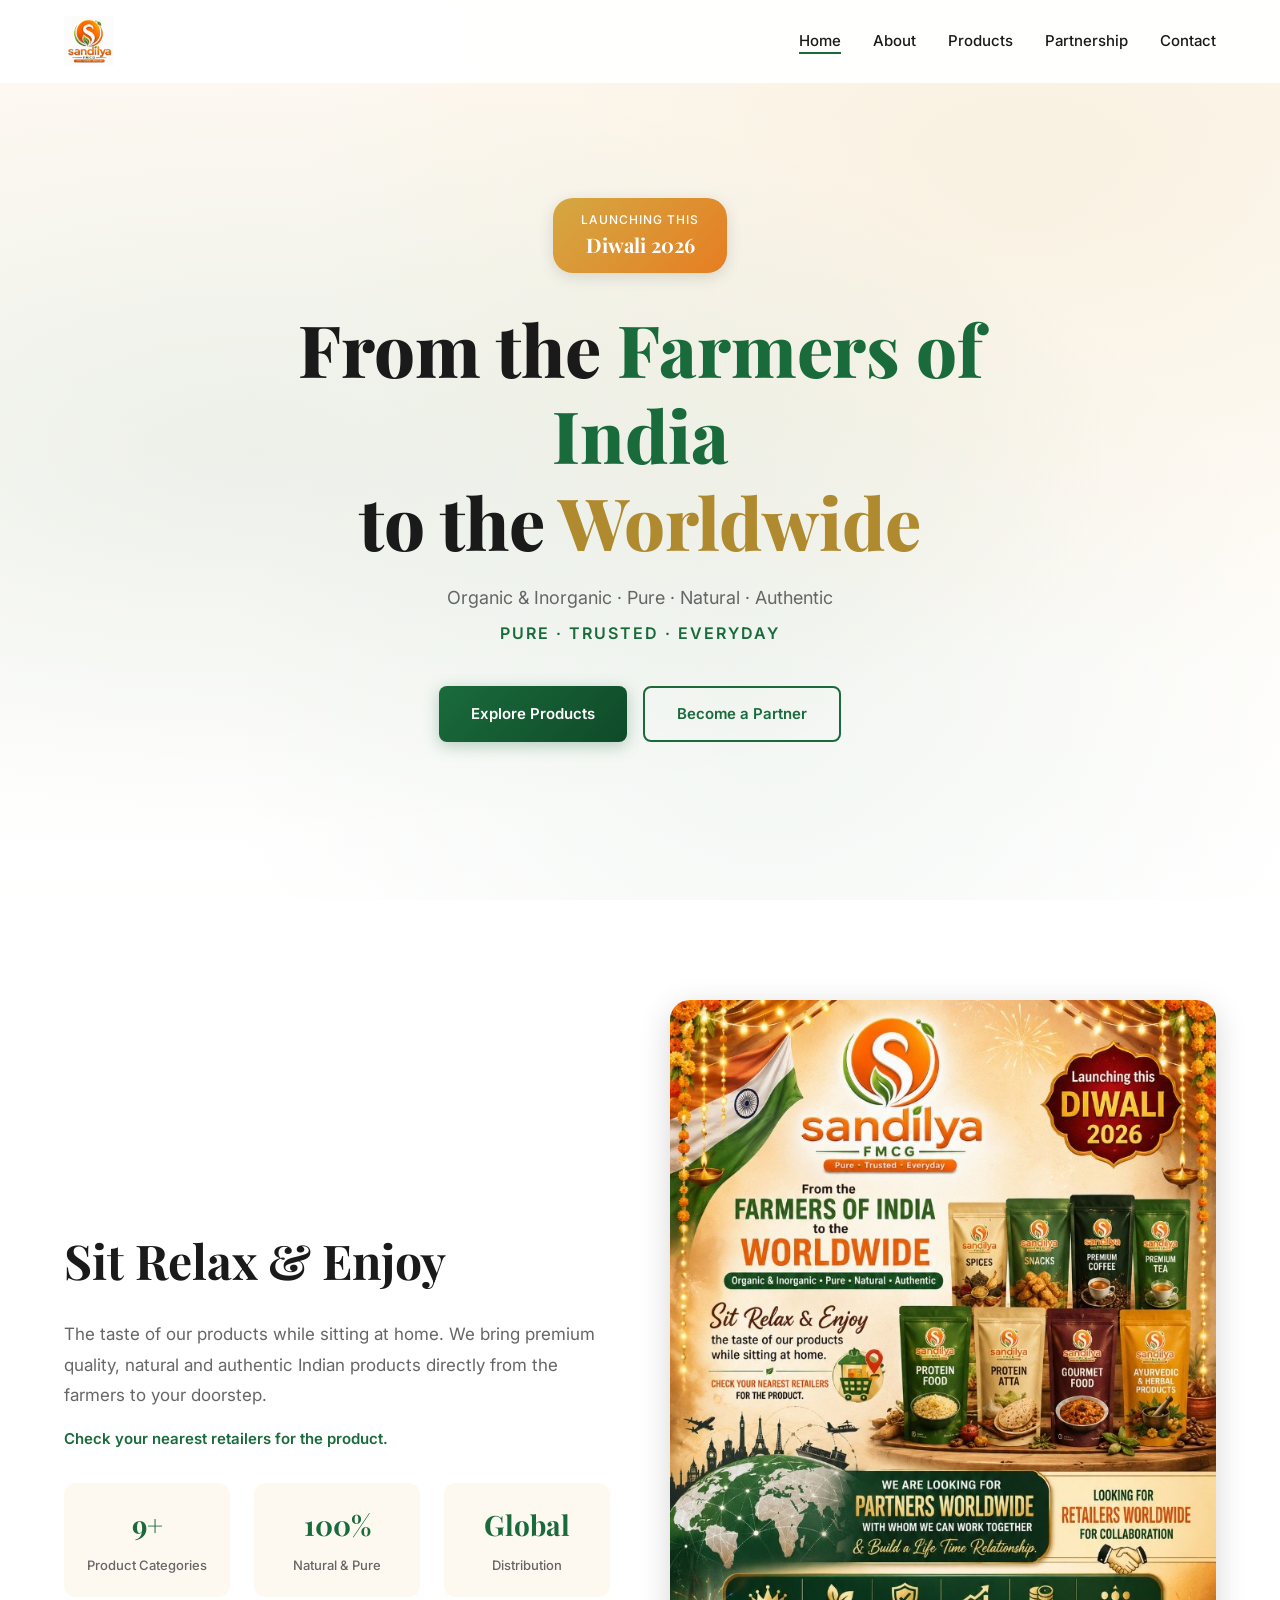
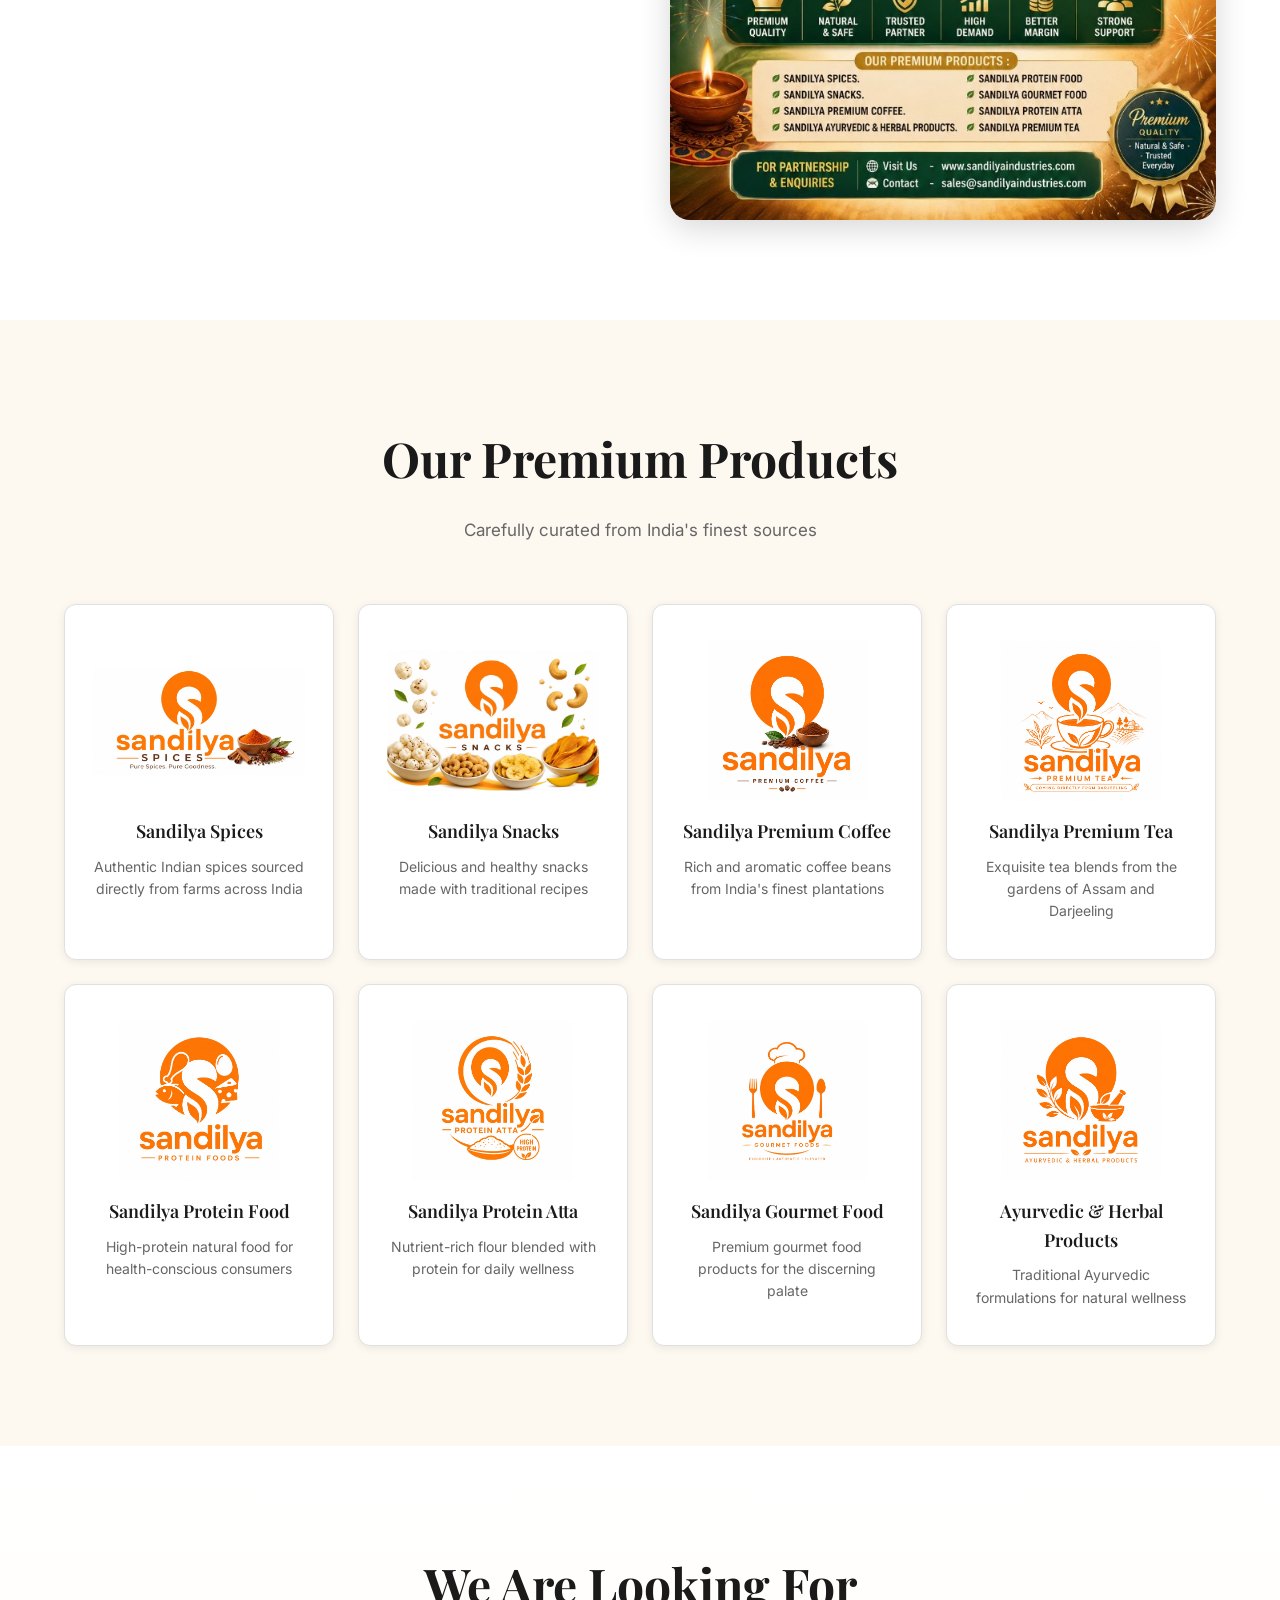
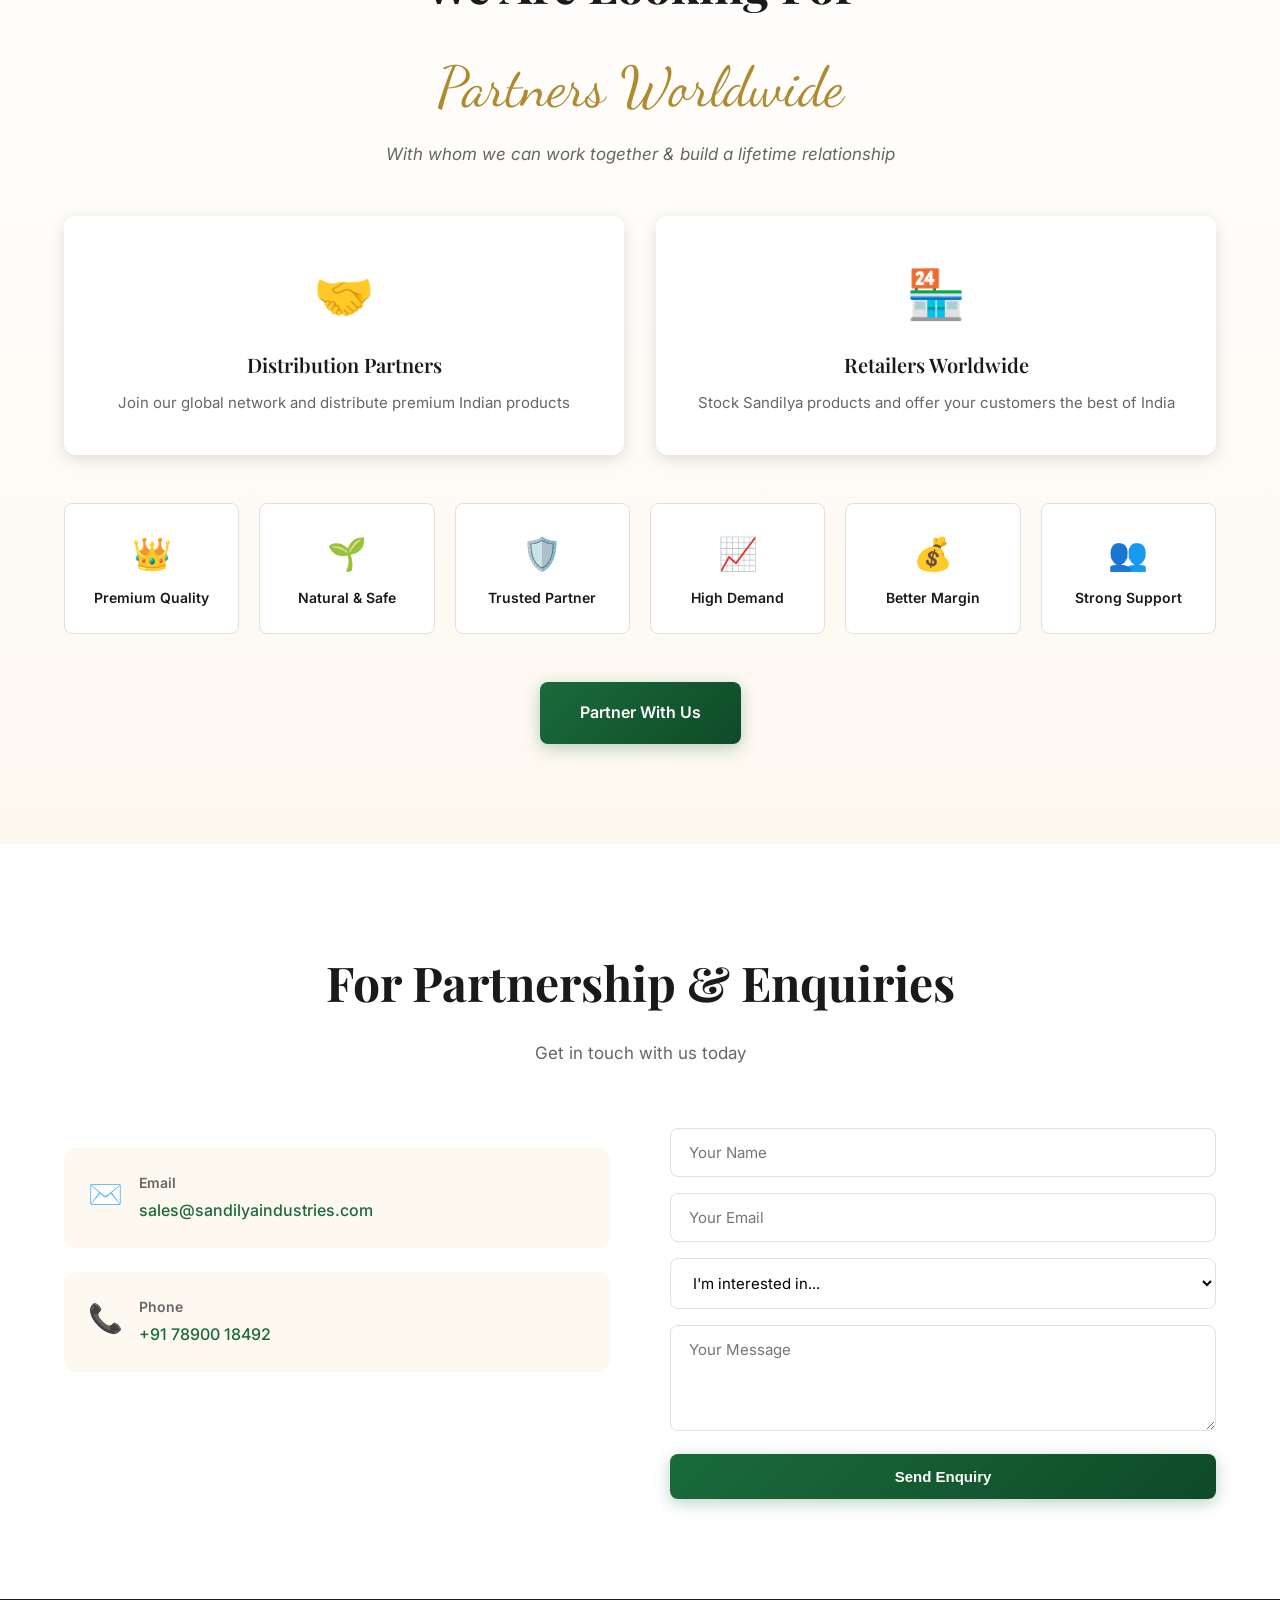
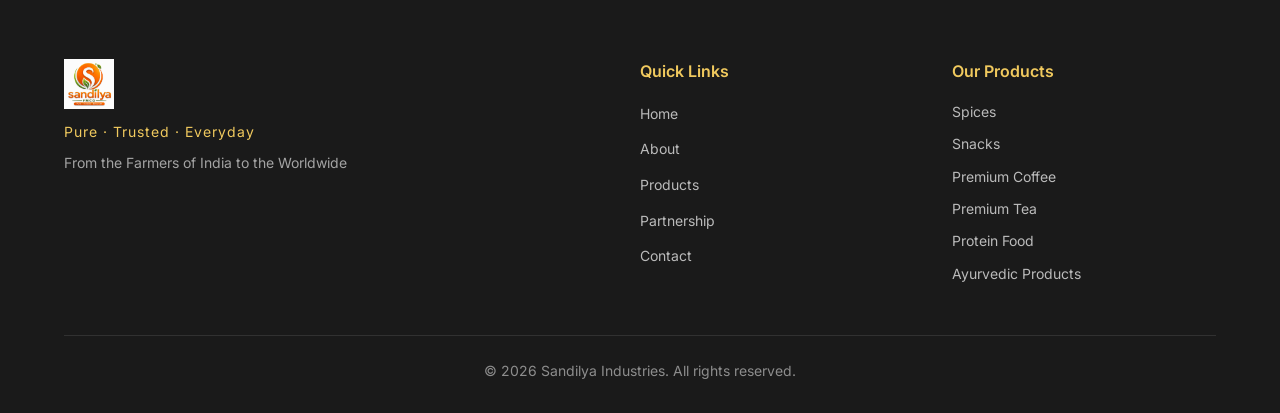
==== index.html @ 030b01c4 "Add product logos and update contact details - Use product images in the products section - Restore " ====
<!DOCTYPE html>
<html lang="en">
<head>
    <meta charset="UTF-8">
    <meta name="viewport" content="width=device-width, initial-scale=1.0">
    <title>Sandilya FMCG | Pure · Trusted · Everyday</title>
    <meta name="description" content="Sandilya FMCG - From the Farmers of India to the Worldwide. Premium quality organic spices, snacks, coffee, tea, protein food, and ayurvedic products. Launching Diwali 2026.">
    <meta name="keywords" content="Sandilya, FMCG, organic spices, Indian spices, premium coffee, premium tea, protein food, ayurvedic products, natural products">
    <meta property="og:title" content="Sandilya FMCG | Pure · Trusted · Everyday">
    <meta property="og:description" content="From the Farmers of India to the Worldwide. Premium organic & natural products launching Diwali 2026.">
    <meta property="og:image" content="https://sandilyaindustries.com/assets/hero-poster.png">
    <meta property="og:url" content="https://sandilyaindustries.com/">
    <meta property="og:type" content="website">
    <link rel="canonical" href="https://sandilyaindustries.com/">
    <link rel="icon" type="image/jpeg" href="assets/logo.jpeg">
    <link rel="stylesheet" href="style.css">
    <link rel="preconnect" href="https://fonts.googleapis.com">
    <link rel="preconnect" href="https://fonts.gstatic.com" crossorigin>
    <link href="https://fonts.googleapis.com/css2?family=Playfair+Display:wght@400;600;700;800&family=Inter:wght@300;400;500;600;700&family=Dancing+Script:wght@600;700&display=swap" rel="stylesheet">
</head>
<body>
    <!-- Navigation -->
    <nav class="navbar" id="navbar">
        <div class="nav-container">
            <a href="#" class="nav-logo">
                <img src="assets/logo.jpeg" alt="Sandilya FMCG Logo" class="logo-img">
            </a>
            <ul class="nav-links" id="navLinks">
                <li><a href="#home">Home</a></li>
                <li><a href="#about">About</a></li>
                <li><a href="#products">Products</a></li>
                <li><a href="#partnership">Partnership</a></li>
                <li><a href="#contact">Contact</a></li>
            </ul>
            <button class="nav-toggle" id="navToggle" aria-label="Toggle menu">
                <span></span>
                <span></span>
                <span></span>
            </button>
        </div>
    </nav>

    <!-- Hero Section -->
    <section class="hero" id="home">
        <div class="hero-bg"></div>
        <div class="hero-content">
            <div class="hero-badge">
                <span class="badge-text">Launching This</span>
                <span class="badge-highlight">Diwali 2026</span>
            </div>
            <h1 class="hero-title">
                From the <span class="highlight">Farmers of India</span><br>
                to the <span class="highlight-gold">Worldwide</span>
            </h1>
            <p class="hero-subtitle">Organic & Inorganic · Pure · Natural · Authentic</p>
            <p class="hero-tagline">Pure · Trusted · Everyday</p>
            <div class="hero-cta">
                <a href="#products" class="btn btn-primary">Explore Products</a>
                <a href="#partnership" class="btn btn-secondary">Become a Partner</a>
            </div>
        </div>
        <div class="hero-decoration">
            <div class="diya diya-1"></div>
            <div class="diya diya-2"></div>
        </div>
    </section>

    <!-- About Section -->
    <section class="about" id="about">
        <div class="container">
            <div class="about-grid">
                <div class="about-content">
                    <h2 class="section-title">Sit Relax & Enjoy</h2>
                    <p class="about-text">
                        The taste of our products while sitting at home. We bring premium quality, 
                        natural and authentic Indian products directly from the farmers to your doorstep.
                    </p>
                    <p class="about-highlight">Check your nearest retailers for the product.</p>
                    <div class="about-stats">
                        <div class="stat">
                            <span class="stat-number">9+</span>
                            <span class="stat-label">Product Categories</span>
                        </div>
                        <div class="stat">
                            <span class="stat-number">100%</span>
                            <span class="stat-label">Natural & Pure</span>
                        </div>
                        <div class="stat">
                            <span class="stat-number">Global</span>
                            <span class="stat-label">Distribution</span>
                        </div>
                    </div>
                </div>
                <div class="about-image">
                    <img src="assets/hero-poster.png" alt="Sandilya FMCG Products" loading="lazy">
                </div>
            </div>
        </div>
    </section>

    <!-- Products Section -->
    <section class="products" id="products">
        <div class="container">
            <div class="section-header">
                <h2 class="section-title">Our Premium Products</h2>
                <p class="section-subtitle">Carefully curated from India's finest sources</p>
            </div>
            <div class="products-grid">
                <div class="product-card" data-aos="fade-up">
                    <div class="product-image">
                        <img src="assets/spices.jpeg" alt="Sandilya Spices" loading="lazy">
                    </div>
                    <h3>Sandilya Spices</h3>
                    <p>Authentic Indian spices sourced directly from farms across India</p>
                </div>
                <div class="product-card" data-aos="fade-up">
                    <div class="product-image">
                        <img src="assets/snacks.jpeg" alt="Sandilya Snacks" loading="lazy">
                    </div>
                    <h3>Sandilya Snacks</h3>
                    <p>Delicious and healthy snacks made with traditional recipes</p>
                </div>
                <div class="product-card" data-aos="fade-up">
                    <div class="product-image">
                        <img src="assets/coffee.jpeg" alt="Sandilya Premium Coffee" loading="lazy">
                    </div>
                    <h3>Sandilya Premium Coffee</h3>
                    <p>Rich and aromatic coffee beans from India's finest plantations</p>
                </div>
                <div class="product-card" data-aos="fade-up">
                    <div class="product-image">
                        <img src="assets/tea.jpeg" alt="Sandilya Premium Tea" loading="lazy">
                    </div>
                    <h3>Sandilya Premium Tea</h3>
                    <p>Exquisite tea blends from the gardens of Assam and Darjeeling</p>
                </div>
                <div class="product-card" data-aos="fade-up">
                    <div class="product-image">
                        <img src="assets/protein.jpeg" alt="Sandilya Protein Food" loading="lazy">
                    </div>
                    <h3>Sandilya Protein Food</h3>
                    <p>High-protein natural food for health-conscious consumers</p>
                </div>
                <div class="product-card" data-aos="fade-up">
                    <div class="product-image">
                        <img src="assets/atta.jpeg" alt="Sandilya Protein Atta" loading="lazy">
                    </div>
                    <h3>Sandilya Protein Atta</h3>
                    <p>Nutrient-rich flour blended with protein for daily wellness</p>
                </div>
                <div class="product-card" data-aos="fade-up">
                    <div class="product-image">
                        <img src="assets/gourmet.jpeg" alt="Sandilya Gourmet Food" loading="lazy">
                    </div>
                    <h3>Sandilya Gourmet Food</h3>
                    <p>Premium gourmet food products for the discerning palate</p>
                </div>
                <div class="product-card" data-aos="fade-up">
                    <div class="product-image">
                        <img src="assets/herbal.jpeg" alt="Sandilya Ayurvedic & Herbal Products" loading="lazy">
                    </div>
                    <h3>Ayurvedic & Herbal Products</h3>
                    <p>Traditional Ayurvedic formulations for natural wellness</p>
                </div>
            </div>
        </div>
    </section>

    <!-- Partnership Section -->
    <section class="partnership" id="partnership">
        <div class="container">
            <div class="partnership-content">
                <div class="partnership-header">
                    <h2 class="section-title">We Are Looking For</h2>
                    <p class="partnership-tagline">Partners Worldwide</p>
                    <p class="partnership-subtitle">With whom we can work together & build a lifetime relationship</p>
                </div>
                <div class="partnership-types">
                    <div class="partner-type">
                        <div class="partner-icon">🤝</div>
                        <h3>Distribution Partners</h3>
                        <p>Join our global network and distribute premium Indian products</p>
                    </div>
                    <div class="partner-type">
                        <div class="partner-icon">🏪</div>
                        <h3>Retailers Worldwide</h3>
                        <p>Stock Sandilya products and offer your customers the best of India</p>
                    </div>
                </div>
                <div class="benefits-grid">
                    <div class="benefit">
                        <div class="benefit-icon">👑</div>
                        <h4>Premium Quality</h4>
                    </div>
                    <div class="benefit">
                        <div class="benefit-icon">🌱</div>
                        <h4>Natural & Safe</h4>
                    </div>
                    <div class="benefit">
                        <div class="benefit-icon">🛡️</div>
                        <h4>Trusted Partner</h4>
                    </div>
                    <div class="benefit">
                        <div class="benefit-icon">📈</div>
                        <h4>High Demand</h4>
                    </div>
                    <div class="benefit">
                        <div class="benefit-icon">💰</div>
                        <h4>Better Margin</h4>
                    </div>
                    <div class="benefit">
                        <div class="benefit-icon">👥</div>
                        <h4>Strong Support</h4>
                    </div>
                </div>
                <a href="#contact" class="btn btn-primary btn-large">Partner With Us</a>
            </div>
        </div>
    </section>

    <!-- Contact Section -->
    <section class="contact" id="contact">
        <div class="container">
            <div class="section-header">
                <h2 class="section-title">For Partnership & Enquiries</h2>
                <p class="section-subtitle">Get in touch with us today</p>
            </div>
            <div class="contact-grid">
                <div class="contact-info">
                    <div class="contact-item">
                        <span class="contact-icon">✉️</span>
                        <div>
                            <h4>Email</h4>
                            <a href="mailto:sales@sandilyaindustries.com">sales@sandilyaindustries.com</a>
                        </div>
                    </div>
                    <div class="contact-item">
                        <span class="contact-icon">📞</span>
                        <div>
                            <h4>Phone</h4>
                            <a href="tel:+917890018492">+91 78900 18492</a>
                        </div>
                    </div>
                </div>
                <div class="contact-form-wrapper">
                    <form class="contact-form" id="contactForm" action="https://formspree.io/f/xpqevraj" method="POST">
                        <div class="form-group">
                            <input type="text" name="name" placeholder="Your Name" required>
                        </div>
                        <div class="form-group">
                            <input type="email" name="_replyto" placeholder="Your Email" required>
                        </div>
                        <div class="form-group">
                            <select name="interest" required>
                                <option value="" disabled selected>I'm interested in...</option>
                                <option value="distribution">Distribution Partnership</option>
                                <option value="retail">Retail Partnership</option>
                                <option value="wholesale">Wholesale Enquiry</option>
                                <option value="other">Other</option>
                            </select>
                        </div>
                        <div class="form-group">
                            <textarea name="message" placeholder="Your Message" rows="4" required></textarea>
                        </div>
                        <input type="hidden" name="_subject" value="New Enquiry from Sandilya Website">
                        <button type="submit" class="btn btn-primary btn-full">Send Enquiry</button>
                    </form>
                </div>
            </div>
        </div>
    </section>

    <!-- Footer -->
    <footer class="footer">
        <div class="container">
            <div class="footer-content">
                <div class="footer-brand">
                    <div class="nav-logo">
                        <img src="assets/logo.jpeg" alt="Sandilya FMCG Logo" class="logo-img">
                    </div>
                    <p class="footer-tagline">Pure · Trusted · Everyday</p>
                    <p class="footer-desc">From the Farmers of India to the Worldwide</p>
                </div>
                <div class="footer-links">
                    <h4>Quick Links</h4>
                    <ul>
                        <li><a href="#home">Home</a></li>
                        <li><a href="#about">About</a></li>
                        <li><a href="#products">Products</a></li>
                        <li><a href="#partnership">Partnership</a></li>
                        <li><a href="#contact">Contact</a></li>
                    </ul>
                </div>
                <div class="footer-products">
                    <h4>Our Products</h4>
                    <ul>
                        <li>Spices</li>
                        <li>Snacks</li>
                        <li>Premium Coffee</li>
                        <li>Premium Tea</li>
                        <li>Protein Food</li>
                        <li>Ayurvedic Products</li>
                    </ul>
                </div>
            </div>
            <div class="footer-bottom">
                <p>&copy; 2026 Sandilya Industries. All rights reserved.</p>
            </div>
        </div>
    </footer>

    <script src="script.js"></script>
</body>
</html>
---- style.css ----
/* ===== CSS Variables ===== */
:root {
    --color-primary: #1a6b3c;
    --color-primary-dark: #0f4a28;
    --color-primary-light: #2d8f54;
    --color-gold: #d4a843;
    --color-gold-light: #f0c95e;
    --color-gold-dark: #b08a2e;
    --color-orange: #e67e22;
    --color-cream: #fdf8f0;
    --color-white: #ffffff;
    --color-dark: #1a1a1a;
    --color-gray: #666666;
    --color-gray-light: #f5f5f5;
    --color-border: #e0e0e0;

    --font-display: 'Playfair Display', Georgia, serif;
    --font-body: 'Inter', -apple-system, BlinkMacSystemFont, sans-serif;
    --font-script: 'Dancing Script', cursive;

    --shadow-sm: 0 2px 8px rgba(0, 0, 0, 0.08);
    --shadow-md: 0 4px 16px rgba(0, 0, 0, 0.12);
    --shadow-lg: 0 8px 32px rgba(0, 0, 0, 0.16);
    --shadow-xl: 0 16px 48px rgba(0, 0, 0, 0.2);

    --radius-sm: 8px;
    --radius-md: 12px;
    --radius-lg: 20px;
    --radius-xl: 32px;

    --transition: 0.3s cubic-bezier(0.4, 0, 0.2, 1);
}

/* ===== Reset & Base ===== */
*,
*::before,
*::after {
    margin: 0;
    padding: 0;
    box-sizing: border-box;
}

html {
    scroll-behavior: smooth;
    scroll-padding-top: 80px;
}

body {
    font-family: var(--font-body);
    color: var(--color-dark);
    background-color: var(--color-white);
    line-height: 1.6;
    overflow-x: hidden;
}

a {
    text-decoration: none;
    color: inherit;
    transition: var(--transition);
}

img {
    max-width: 100%;
    height: auto;
    display: block;
}

ul {
    list-style: none;
}

.container {
    max-width: 1200px;
    margin: 0 auto;
    padding: 0 24px;
}

/* ===== Navigation ===== */
.navbar {
    position: fixed;
    top: 0;
    left: 0;
    right: 0;
    z-index: 1000;
    background: rgba(255, 255, 255, 0.95);
    backdrop-filter: blur(10px);
    border-bottom: 1px solid transparent;
    transition: var(--transition);
}

.navbar.scrolled {
    background: rgba(255, 255, 255, 0.98);
    border-bottom-color: var(--color-border);
    box-shadow: var(--shadow-sm);
}

.nav-container {
    max-width: 1200px;
    margin: 0 auto;
    padding: 16px 24px;
    display: flex;
    align-items: center;
    justify-content: space-between;
}

.nav-logo {
    display: flex;
    align-items: center;
}

.logo-img {
    height: 50px;
    width: auto;
    object-fit: contain;
}

.nav-links {
    display: flex;
    align-items: center;
    gap: 32px;
}

.nav-links a {
    font-size: 15px;
    font-weight: 500;
    color: var(--color-dark);
    position: relative;
}

.nav-links a::after {
    content: '';
    position: absolute;
    bottom: -4px;
    left: 0;
    width: 0;
    height: 2px;
    background: var(--color-primary);
    transition: var(--transition);
}

.nav-links a:hover::after,
.nav-links a.active::after {
    width: 100%;
}

.nav-toggle {
    display: none;
    flex-direction: column;
    gap: 5px;
    background: none;
    border: none;
    cursor: pointer;
    padding: 4px;
}

.nav-toggle span {
    width: 24px;
    height: 2px;
    background: var(--color-dark);
    transition: var(--transition);
    border-radius: 2px;
}

/* ===== Hero Section ===== */
.hero {
    min-height: 100vh;
    display: flex;
    align-items: center;
    justify-content: center;
    position: relative;
    overflow: hidden;
    padding: 120px 24px 80px;
}

.hero-bg {
    position: absolute;
    inset: 0;
    background: 
        radial-gradient(ellipse at 20% 50%, rgba(26, 107, 60, 0.08) 0%, transparent 60%),
        radial-gradient(ellipse at 80% 20%, rgba(212, 168, 67, 0.1) 0%, transparent 50%),
        radial-gradient(ellipse at 60% 80%, rgba(26, 107, 60, 0.05) 0%, transparent 50%),
        linear-gradient(180deg, var(--color-cream) 0%, var(--color-white) 100%);
}

.hero-content {
    position: relative;
    text-align: center;
    max-width: 800px;
    animation: fadeInUp 1s ease-out;
}

.hero-badge {
    display: inline-flex;
    flex-direction: column;
    align-items: center;
    background: linear-gradient(135deg, var(--color-gold), var(--color-orange));
    padding: 12px 28px;
    border-radius: var(--radius-lg);
    margin-bottom: 32px;
    box-shadow: var(--shadow-md);
}

.badge-text {
    font-size: 12px;
    font-weight: 500;
    color: var(--color-white);
    text-transform: uppercase;
    letter-spacing: 1px;
}

.badge-highlight {
    font-family: var(--font-display);
    font-size: 20px;
    font-weight: 700;
    color: var(--color-white);
}

.hero-title {
    font-family: var(--font-display);
    font-size: clamp(2.5rem, 6vw, 4.5rem);
    font-weight: 800;
    line-height: 1.2;
    margin-bottom: 20px;
    color: var(--color-dark);
}

.hero-title .highlight {
    color: var(--color-primary);
}

.hero-title .highlight-gold {
    color: var(--color-gold-dark);
    position: relative;
}

.hero-subtitle {
    font-size: 18px;
    color: var(--color-gray);
    margin-bottom: 8px;
    font-weight: 400;
}

.hero-tagline {
    font-size: 16px;
    font-weight: 600;
    color: var(--color-primary);
    letter-spacing: 2px;
    text-transform: uppercase;
    margin-bottom: 40px;
}

.hero-cta {
    display: flex;
    gap: 16px;
    justify-content: center;
    flex-wrap: wrap;
}

/* ===== Buttons ===== */
.btn {
    display: inline-flex;
    align-items: center;
    justify-content: center;
    padding: 14px 32px;
    border-radius: var(--radius-sm);
    font-size: 15px;
    font-weight: 600;
    cursor: pointer;
    border: none;
    transition: var(--transition);
}

.btn-primary {
    background: linear-gradient(135deg, var(--color-primary), var(--color-primary-dark));
    color: var(--color-white);
    box-shadow: 0 4px 16px rgba(26, 107, 60, 0.3);
}

.btn-primary:hover {
    transform: translateY(-2px);
    box-shadow: 0 8px 24px rgba(26, 107, 60, 0.4);
}

.btn-secondary {
    background: transparent;
    color: var(--color-primary);
    border: 2px solid var(--color-primary);
}

.btn-secondary:hover {
    background: var(--color-primary);
    color: var(--color-white);
    transform: translateY(-2px);
}

.btn-large {
    padding: 18px 40px;
    font-size: 16px;
}

.btn-full {
    width: 100%;
}

/* ===== About Section ===== */
.about {
    padding: 100px 0;
    background: var(--color-white);
}

.about-grid {
    display: grid;
    grid-template-columns: 1fr 1fr;
    gap: 60px;
    align-items: center;
}

.section-title {
    font-family: var(--font-display);
    font-size: clamp(2rem, 4vw, 3rem);
    font-weight: 700;
    color: var(--color-dark);
    margin-bottom: 20px;
}

.about-text {
    font-size: 17px;
    color: var(--color-gray);
    line-height: 1.8;
    margin-bottom: 16px;
}

.about-highlight {
    font-size: 15px;
    font-weight: 600;
    color: var(--color-primary);
    margin-bottom: 32px;
}

.about-stats {
    display: grid;
    grid-template-columns: repeat(3, 1fr);
    gap: 24px;
}

.stat {
    text-align: center;
    padding: 20px;
    background: var(--color-cream);
    border-radius: var(--radius-md);
}

.stat-number {
    display: block;
    font-family: var(--font-display);
    font-size: 28px;
    font-weight: 700;
    color: var(--color-primary);
    margin-bottom: 4px;
}

.stat-label {
    font-size: 13px;
    color: var(--color-gray);
    font-weight: 500;
}

.about-image {
    border-radius: var(--radius-lg);
    overflow: hidden;
    box-shadow: var(--shadow-lg);
}

.about-image img {
    width: 100%;
    height: auto;
    object-fit: cover;
}

/* ===== Products Section ===== */
.products {
    padding: 100px 0;
    background: var(--color-cream);
}

.section-header {
    text-align: center;
    margin-bottom: 60px;
}

.section-subtitle {
    font-size: 17px;
    color: var(--color-gray);
    margin-top: 8px;
}

.products-grid {
    display: grid;
    grid-template-columns: repeat(auto-fit, minmax(260px, 1fr));
    gap: 24px;
}

.product-card {
    background: var(--color-white);
    padding: 36px 28px;
    border-radius: var(--radius-md);
    text-align: center;
    box-shadow: var(--shadow-sm);
    transition: var(--transition);
    border: 1px solid var(--color-border);
}

.product-card:hover {
    transform: translateY(-8px);
    box-shadow: var(--shadow-lg);
    border-color: var(--color-primary-light);
}

.product-image {
    margin-bottom: 16px;
    display: flex;
    justify-content: center;
    align-items: center;
    height: 160px;
}

.product-image img {
    max-height: 160px;
    max-width: 100%;
    width: auto;
    object-fit: contain;
}

.product-card h3 {
    font-family: var(--font-display);
    font-size: 18px;
    font-weight: 600;
    color: var(--color-dark);
    margin-bottom: 10px;
}

.product-card p {
    font-size: 14px;
    color: var(--color-gray);
    line-height: 1.6;
}

/* ===== Partnership Section ===== */
.partnership {
    padding: 100px 0;
    background: linear-gradient(180deg, var(--color-white) 0%, var(--color-cream) 100%);
}

.partnership-content {
    text-align: center;
}

.partnership-tagline {
    font-family: var(--font-script);
    font-size: clamp(2rem, 5vw, 3.5rem);
    color: var(--color-gold-dark);
    margin-bottom: 8px;
}

.partnership-subtitle {
    font-size: 17px;
    color: var(--color-gray);
    margin-bottom: 48px;
    font-style: italic;
}

.partnership-types {
    display: grid;
    grid-template-columns: repeat(auto-fit, minmax(280px, 1fr));
    gap: 32px;
    margin-bottom: 48px;
}

.partner-type {
    padding: 40px 32px;
    background: var(--color-white);
    border-radius: var(--radius-md);
    box-shadow: var(--shadow-md);
    transition: var(--transition);
}

.partner-type:hover {
    transform: translateY(-4px);
    box-shadow: var(--shadow-lg);
}

.partner-icon {
    font-size: 48px;
    margin-bottom: 16px;
}

.partner-type h3 {
    font-family: var(--font-display);
    font-size: 20px;
    font-weight: 600;
    margin-bottom: 10px;
}

.partner-type p {
    font-size: 15px;
    color: var(--color-gray);
}

.benefits-grid {
    display: grid;
    grid-template-columns: repeat(auto-fit, minmax(150px, 1fr));
    gap: 20px;
    margin-bottom: 48px;
}

.benefit {
    padding: 24px 16px;
    background: var(--color-white);
    border-radius: var(--radius-sm);
    border: 1px solid var(--color-border);
    transition: var(--transition);
}

.benefit:hover {
    border-color: var(--color-gold);
    box-shadow: var(--shadow-sm);
}

.benefit-icon {
    font-size: 32px;
    margin-bottom: 8px;
}

.benefit h4 {
    font-size: 14px;
    font-weight: 600;
    color: var(--color-dark);
}

/* ===== Contact Section ===== */
.contact {
    padding: 100px 0;
    background: var(--color-white);
}

.contact-grid {
    display: grid;
    grid-template-columns: 1fr 1fr;
    gap: 60px;
    align-items: start;
}

.contact-info {
    display: flex;
    flex-direction: column;
    gap: 24px;
    padding-top: 20px;
}

.contact-item {
    display: flex;
    align-items: flex-start;
    gap: 16px;
    padding: 24px;
    background: var(--color-cream);
    border-radius: var(--radius-md);
}

.contact-icon {
    font-size: 28px;
    flex-shrink: 0;
}

.contact-item h4 {
    font-size: 14px;
    font-weight: 600;
    color: var(--color-gray);
    margin-bottom: 4px;
}

.contact-item a {
    font-size: 16px;
    font-weight: 500;
    color: var(--color-primary);
}

.contact-item a:hover {
    color: var(--color-primary-dark);
}

.contact-form {
    display: flex;
    flex-direction: column;
    gap: 16px;
}

.form-group input,
.form-group select,
.form-group textarea {
    width: 100%;
    padding: 14px 18px;
    border: 1px solid var(--color-border);
    border-radius: var(--radius-sm);
    font-family: var(--font-body);
    font-size: 15px;
    transition: var(--transition);
    background: var(--color-white);
}

.form-group input:focus,
.form-group select:focus,
.form-group textarea:focus {
    outline: none;
    border-color: var(--color-primary);
    box-shadow: 0 0 0 3px rgba(26, 107, 60, 0.1);
}

.form-group textarea {
    resize: vertical;
    min-height: 100px;
}

/* ===== Footer ===== */
.footer {
    background: var(--color-dark);
    color: var(--color-white);
    padding: 60px 0 30px;
}

.footer-content {
    display: grid;
    grid-template-columns: 2fr 1fr 1fr;
    gap: 48px;
    margin-bottom: 40px;
}

.footer-tagline {
    font-size: 14px;
    color: var(--color-gold-light);
    margin-top: 12px;
    letter-spacing: 1px;
}

.footer-desc {
    font-size: 14px;
    color: rgba(255, 255, 255, 0.6);
    margin-top: 8px;
}

.footer h4 {
    font-size: 16px;
    font-weight: 600;
    margin-bottom: 16px;
    color: var(--color-gold-light);
}

.footer-links ul li,
.footer-products ul li {
    margin-bottom: 10px;
}

.footer-links a {
    font-size: 14px;
    color: rgba(255, 255, 255, 0.7);
}

.footer-links a:hover {
    color: var(--color-white);
}

.footer-products li {
    font-size: 14px;
    color: rgba(255, 255, 255, 0.7);
}

.footer-bottom {
    border-top: 1px solid rgba(255, 255, 255, 0.1);
    padding-top: 24px;
    text-align: center;
}

.footer-bottom p {
    font-size: 14px;
    color: rgba(255, 255, 255, 0.5);
}

/* ===== Animations ===== */
@keyframes fadeInUp {
    from {
        opacity: 0;
        transform: translateY(30px);
    }
    to {
        opacity: 1;
        transform: translateY(0);
    }
}

@keyframes float {
    0%, 100% { transform: translateY(0); }
    50% { transform: translateY(-10px); }
}

.fade-in {
    opacity: 0;
    transform: translateY(20px);
    transition: opacity 0.6s ease, transform 0.6s ease;
}

.fade-in.visible {
    opacity: 1;
    transform: translateY(0);
}

/* ===== Responsive Design ===== */
@media (max-width: 968px) {
    .about-grid {
        grid-template-columns: 1fr;
        gap: 40px;
    }

    .about-image {
        order: -1;
    }

    .contact-grid {
        grid-template-columns: 1fr;
        gap: 40px;
    }

    .footer-content {
        grid-template-columns: 1fr 1fr;
        gap: 32px;
    }

    .footer-brand {
        grid-column: span 2;
    }
}

@media (max-width: 768px) {
    .nav-links {
        position: fixed;
        top: 0;
        right: -100%;
        width: 280px;
        height: 100vh;
        background: var(--color-white);
        flex-direction: column;
        align-items: flex-start;
        padding: 80px 32px 32px;
        gap: 24px;
        box-shadow: var(--shadow-xl);
        transition: var(--transition);
    }

    .nav-links.active {
        right: 0;
    }

    .nav-toggle {
        display: flex;
    }

    .nav-toggle.active span:nth-child(1) {
        transform: rotate(45deg) translate(5px, 5px);
    }

    .nav-toggle.active span:nth-child(2) {
        opacity: 0;
    }

    .nav-toggle.active span:nth-child(3) {
        transform: rotate(-45deg) translate(5px, -5px);
    }

    .hero {
        padding: 100px 20px 60px;
        min-height: auto;
    }

    .hero-title {
        font-size: 2.2rem;
    }

    .hero-cta {
        flex-direction: column;
        align-items: center;
    }

    .about-stats {
        grid-template-columns: 1fr;
        gap: 12px;
    }

    .products-grid {
        grid-template-columns: 1fr;
    }

    .partnership-types {
        grid-template-columns: 1fr;
    }

    .benefits-grid {
        grid-template-columns: repeat(2, 1fr);
    }

    .footer-content {
        grid-template-columns: 1fr;
        gap: 24px;
    }

    .footer-brand {
        grid-column: span 1;
    }
}

@media (max-width: 480px) {
    .benefits-grid {
        grid-template-columns: repeat(2, 1fr);
        gap: 12px;
    }

    .benefit {
        padding: 16px 12px;
    }

    .section-title {
        font-size: 1.8rem;
    }
}
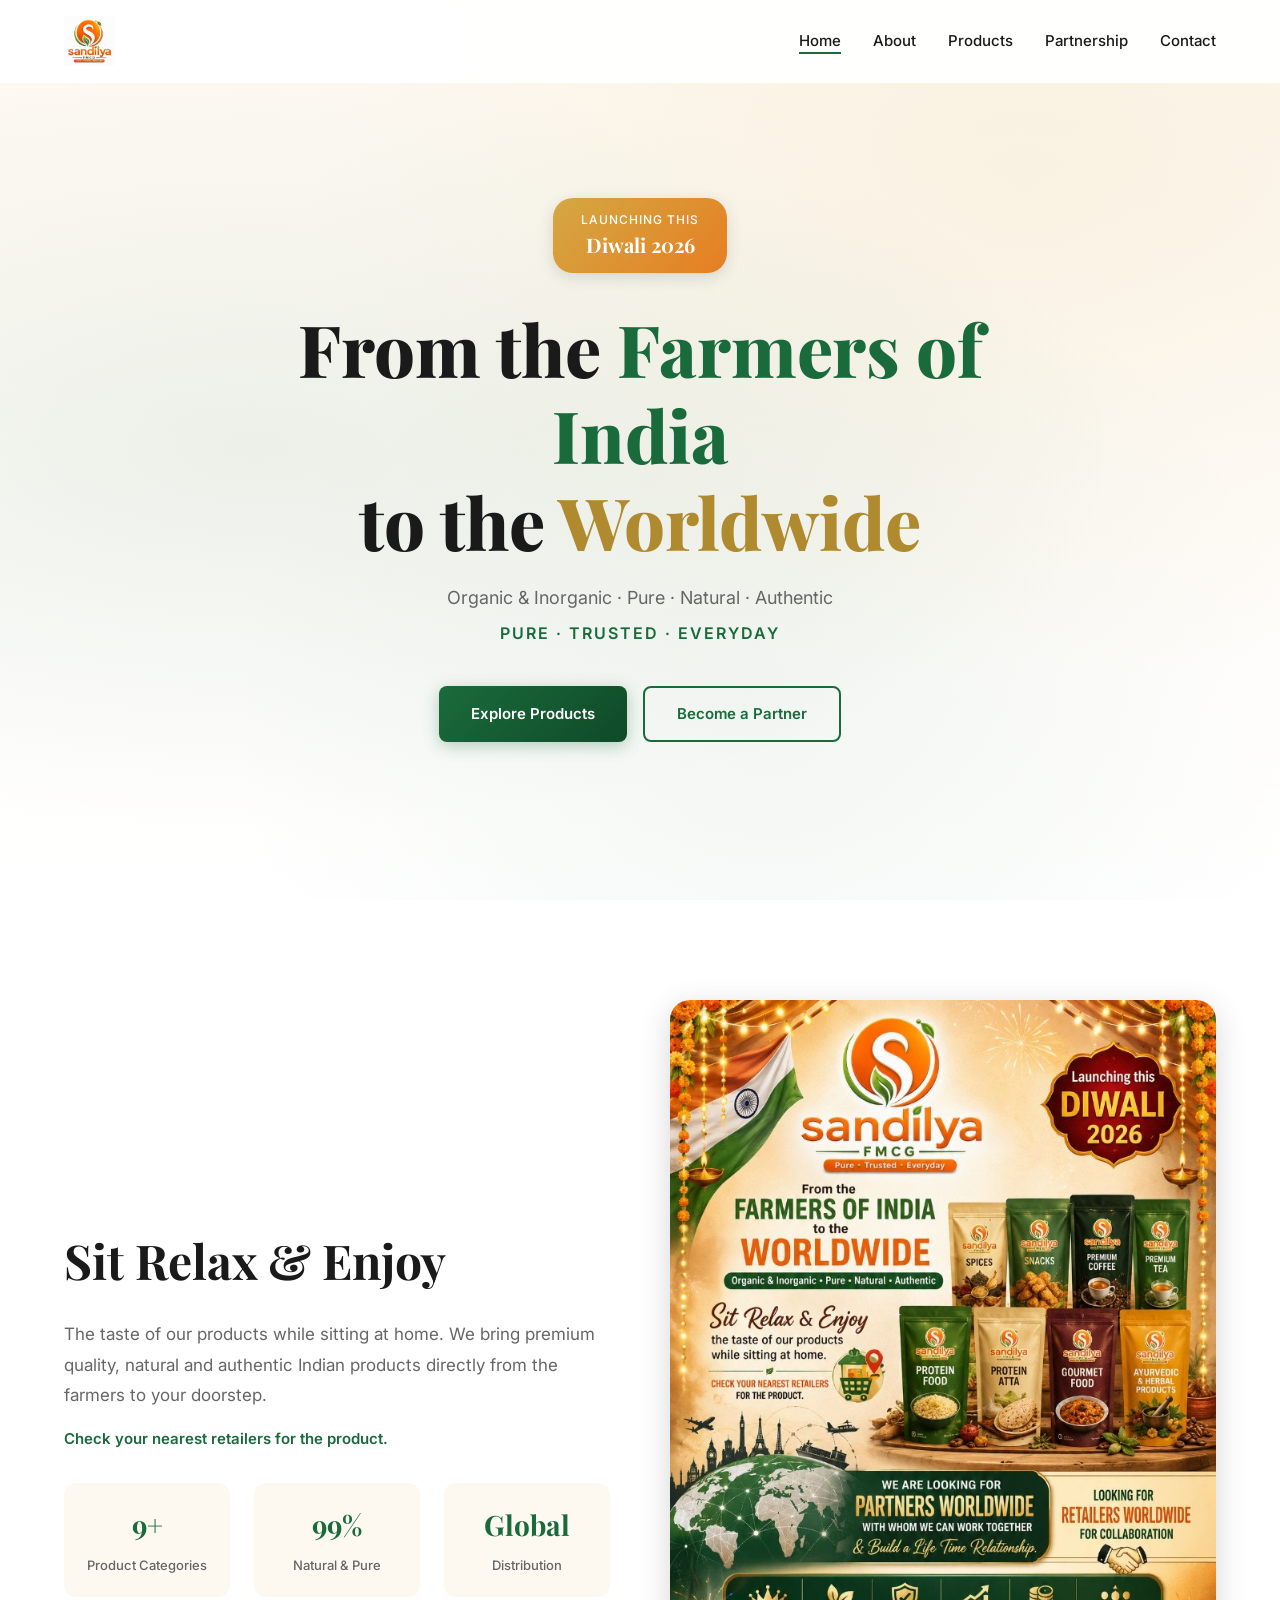
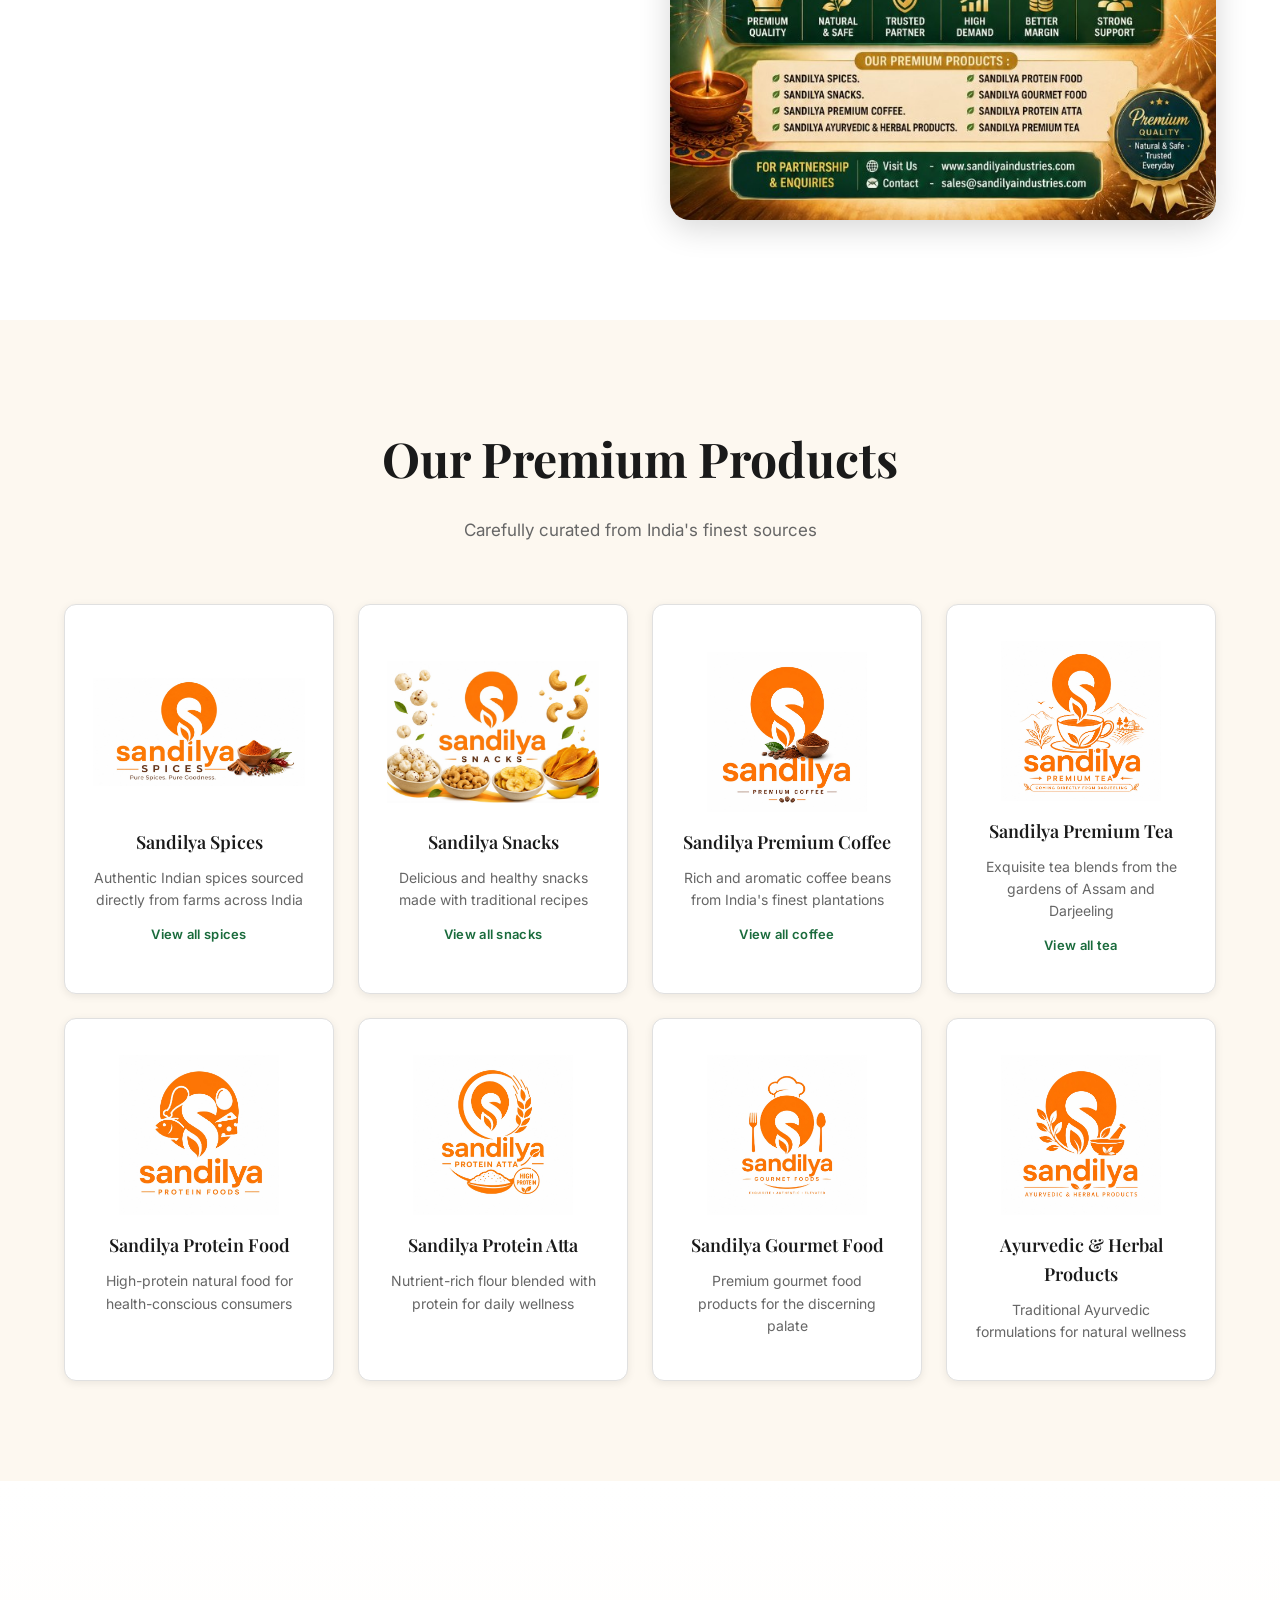
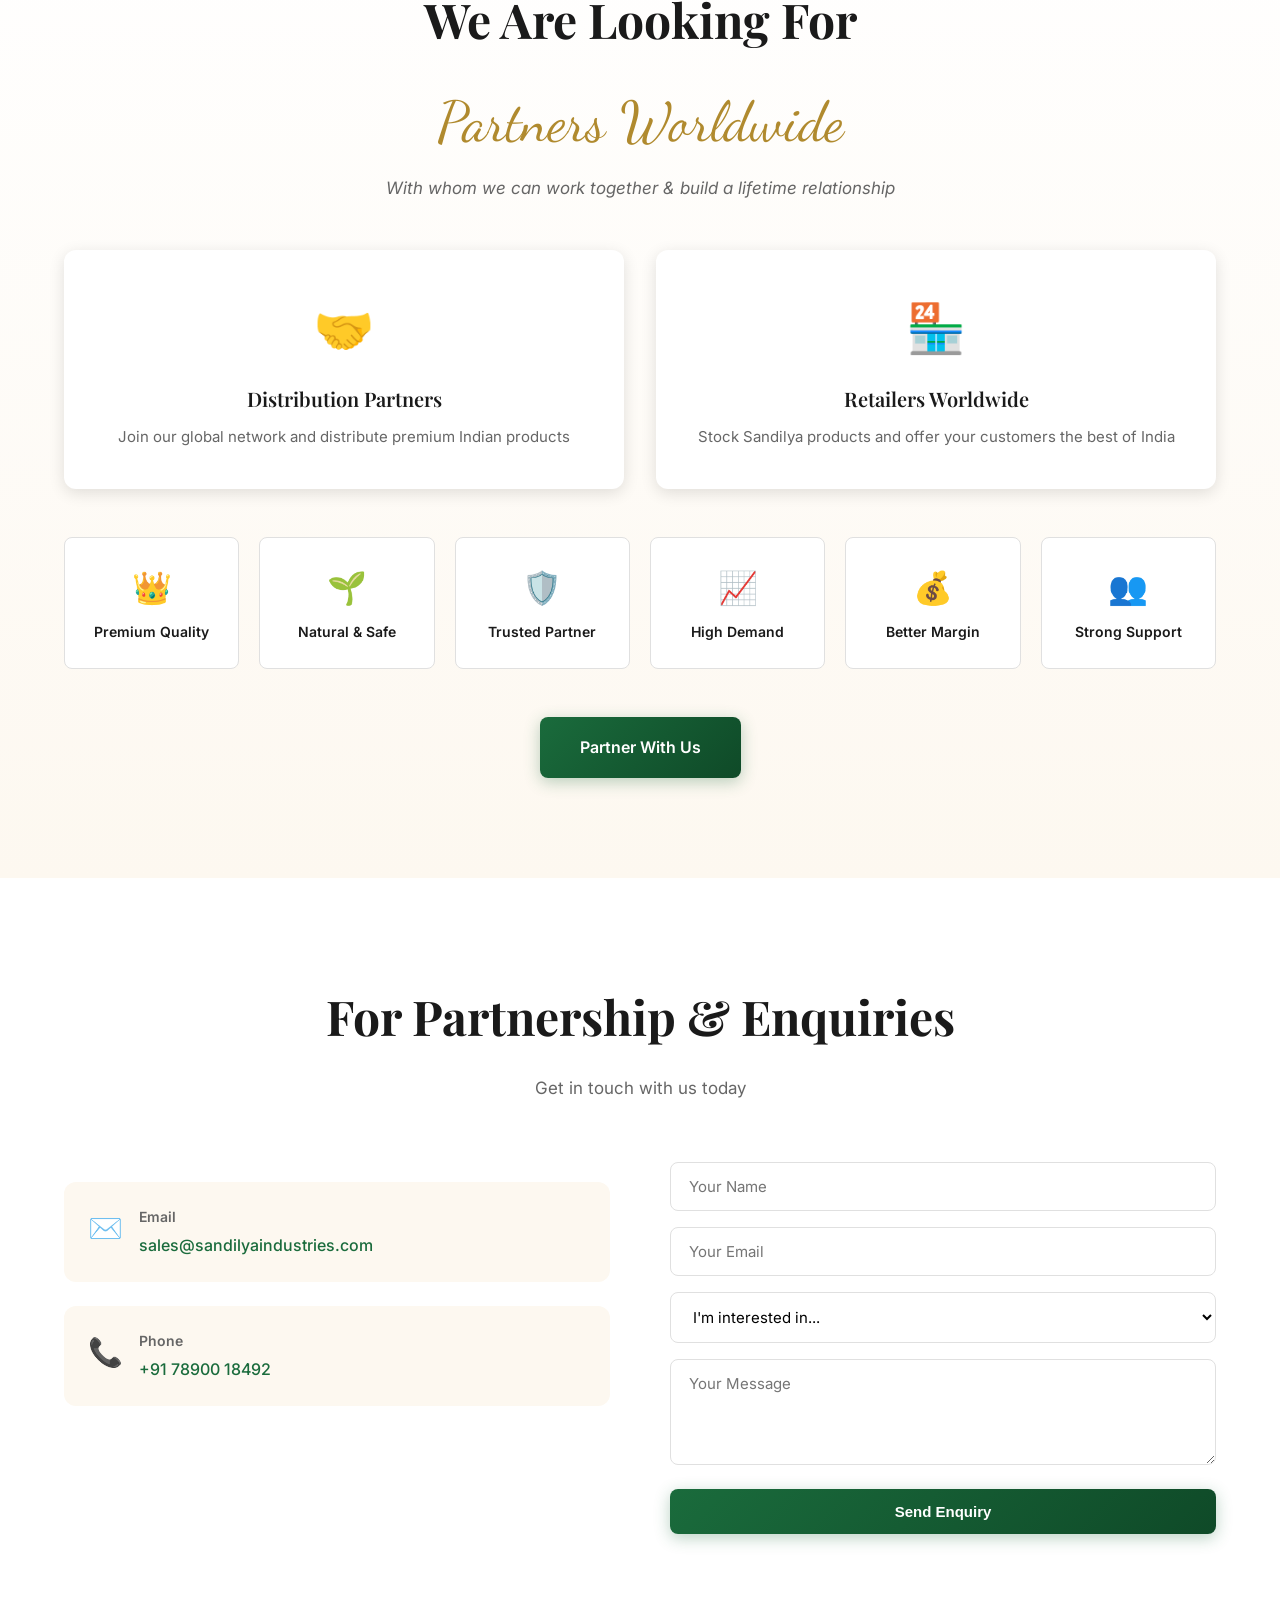
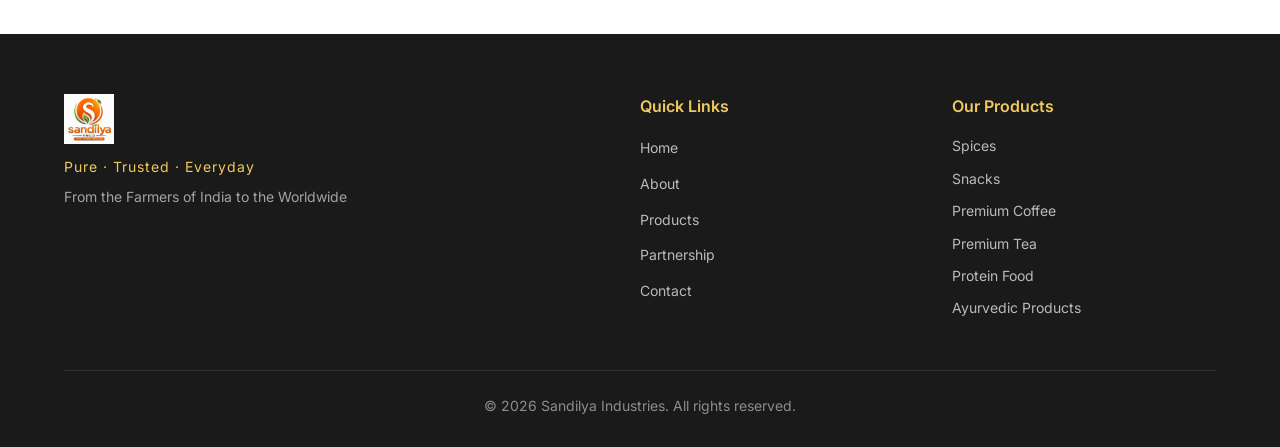
==== commit 506a43ea: "More categories photos" ====
--- a/index.html
+++ b/index.html
@@ -106,34 +106,38 @@
                 <p class="section-subtitle">Carefully curated from India's finest sources</p>
             </div>
             <div class="products-grid">
-                <div class="product-card" data-aos="fade-up">
+                <button type="button" class="product-card product-card--clickable" id="spicesCard" data-aos="fade-up" aria-expanded="false" aria-controls="spicesGallery">
                     <div class="product-image">
                         <img src="assets/spices.jpeg" alt="Sandilya Spices" loading="lazy">
                     </div>
                     <h3>Sandilya Spices</h3>
                     <p>Authentic Indian spices sourced directly from farms across India</p>
-                </div>
-                <div class="product-card" data-aos="fade-up">
+                    <span class="product-card-cta">View all spices</span>
+                </button>
+                <button type="button" class="product-card product-card--clickable" id="snacksCard" data-aos="fade-up" aria-expanded="false" aria-controls="snacksGallery">
                     <div class="product-image">
                         <img src="assets/snacks.jpeg" alt="Sandilya Snacks" loading="lazy">
                     </div>
                     <h3>Sandilya Snacks</h3>
                     <p>Delicious and healthy snacks made with traditional recipes</p>
-                </div>
-                <div class="product-card" data-aos="fade-up">
+                    <span class="product-card-cta">View all snacks</span>
+                </button>
+                <button type="button" class="product-card product-card--clickable" id="coffeeCard" data-aos="fade-up" aria-expanded="false" aria-controls="coffeeGallery">
                     <div class="product-image">
                         <img src="assets/coffee.jpeg" alt="Sandilya Premium Coffee" loading="lazy">
                     </div>
                     <h3>Sandilya Premium Coffee</h3>
                     <p>Rich and aromatic coffee beans from India's finest plantations</p>
-                </div>
-                <div class="product-card" data-aos="fade-up">
+                    <span class="product-card-cta">View all coffee</span>
+                </button>
+                <button type="button" class="product-card product-card--clickable" id="teaCard" data-aos="fade-up" aria-expanded="false" aria-controls="teaGallery">
                     <div class="product-image">
                         <img src="assets/tea.jpeg" alt="Sandilya Premium Tea" loading="lazy">
                     </div>
                     <h3>Sandilya Premium Tea</h3>
                     <p>Exquisite tea blends from the gardens of Assam and Darjeeling</p>
-                </div>
+                    <span class="product-card-cta">View all tea</span>
+                </button>
                 <div class="product-card" data-aos="fade-up">
                     <div class="product-image">
                         <img src="assets/protein.jpeg" alt="Sandilya Protein Food" loading="lazy">
@@ -162,6 +166,38 @@
                     <h3>Ayurvedic & Herbal Products</h3>
                     <p>Traditional Ayurvedic formulations for natural wellness</p>
                 </div>
+            </div>
+
+            <div class="product-gallery" id="spicesGallery" hidden>
+                <div class="product-gallery-header">
+                    <h3>Our Spices Collection</h3>
+                    <button type="button" class="product-gallery-close" data-gallery-close="spicesGallery" aria-label="Close spices gallery">&times;</button>
+                </div>
+                <div class="product-gallery-grid" id="spicesGrid"></div>
+            </div>
+
+            <div class="product-gallery" id="snacksGallery" hidden>
+                <div class="product-gallery-header">
+                    <h3>Our Snacks Collection</h3>
+                    <button type="button" class="product-gallery-close" data-gallery-close="snacksGallery" aria-label="Close snacks gallery">&times;</button>
+                </div>
+                <div class="product-gallery-grid" id="snacksGrid"></div>
+            </div>
+
+            <div class="product-gallery" id="coffeeGallery" hidden>
+                <div class="product-gallery-header">
+                    <h3>Our Coffee Collection</h3>
+                    <button type="button" class="product-gallery-close" data-gallery-close="coffeeGallery" aria-label="Close coffee gallery">&times;</button>
+                </div>
+                <div class="product-gallery-grid" id="coffeeGrid"></div>
+            </div>
+
+            <div class="product-gallery" id="teaGallery" hidden>
+                <div class="product-gallery-header">
+                    <h3>Our Tea Collection</h3>
+                    <button type="button" class="product-gallery-close" data-gallery-close="teaGallery" aria-label="Close tea gallery">&times;</button>
+                </div>
+                <div class="product-gallery-grid" id="teaGrid"></div>
             </div>
         </div>
     </section>
--- a/style.css
+++ b/style.css
@@ -410,6 +410,36 @@
     border: 1px solid var(--color-border);
 }
 
+.product-card--clickable {
+    width: 100%;
+    font: inherit;
+    color: inherit;
+    cursor: pointer;
+    appearance: none;
+}
+
+.product-card--clickable:hover,
+.product-card--clickable:focus-visible {
+    transform: translateY(-8px);
+    box-shadow: var(--shadow-lg);
+    border-color: var(--color-primary-light);
+    outline: none;
+}
+
+.product-card--clickable[aria-expanded="true"] {
+    border-color: var(--color-primary);
+    box-shadow: var(--shadow-md);
+}
+
+.product-card-cta {
+    display: inline-block;
+    margin-top: 12px;
+    font-size: 13px;
+    font-weight: 600;
+    color: var(--color-primary);
+    letter-spacing: 0.3px;
+}
+
 .product-card:hover {
     transform: translateY(-8px);
     box-shadow: var(--shadow-lg);
@@ -443,6 +473,91 @@
     font-size: 14px;
     color: var(--color-gray);
     line-height: 1.6;
+}
+
+.spices-gallery,
+.product-gallery {
+    margin-top: 32px;
+    padding: 28px;
+    background: var(--color-white);
+    border-radius: var(--radius-md);
+    border: 1px solid var(--color-border);
+    box-shadow: var(--shadow-md);
+}
+
+.spices-gallery[hidden],
+.product-gallery[hidden] {
+    display: none;
+}
+
+.spices-gallery-header,
+.product-gallery-header {
+    display: flex;
+    align-items: center;
+    justify-content: space-between;
+    margin-bottom: 24px;
+    padding-bottom: 16px;
+    border-bottom: 1px solid var(--color-border);
+}
+
+.spices-gallery-header h3,
+.product-gallery-header h3 {
+    font-family: var(--font-display);
+    font-size: 24px;
+    font-weight: 700;
+    color: var(--color-dark);
+}
+
+.spices-gallery-close,
+.product-gallery-close {
+    width: 36px;
+    height: 36px;
+    border: none;
+    border-radius: 50%;
+    background: var(--color-cream);
+    color: var(--color-dark);
+    font-size: 24px;
+    line-height: 1;
+    cursor: pointer;
+    transition: var(--transition);
+}
+
+.spices-gallery-close:hover,
+.product-gallery-close:hover {
+    background: var(--color-primary);
+    color: var(--color-white);
+}
+
+.spices-grid,
+.product-gallery-grid {
+    display: grid;
+    grid-template-columns: repeat(auto-fill, minmax(140px, 1fr));
+    gap: 16px;
+}
+
+.spice-item,
+.product-gallery-item {
+    background: var(--color-cream);
+    border-radius: var(--radius-sm);
+    overflow: hidden;
+    border: 1px solid var(--color-border);
+    transition: var(--transition);
+}
+
+.spice-item:hover,
+.product-gallery-item:hover {
+    transform: translateY(-4px);
+    box-shadow: var(--shadow-sm);
+    border-color: var(--color-primary-light);
+}
+
+.spice-item img,
+.product-gallery-item img {
+    width: 100%;
+    height: 140px;
+    object-fit: contain;
+    padding: 8px;
+    background: var(--color-white);
 }
 
 /* ===== Partnership Section ===== */
@@ -815,6 +930,19 @@
     }
 }
 
+@media (min-width: 768px) {
+    .spices-grid,
+    .product-gallery-grid {
+        grid-template-columns: repeat(auto-fill, minmax(160px, 1fr));
+        gap: 20px;
+    }
+
+    .spice-item img,
+    .product-gallery-item img {
+        height: 160px;
+    }
+}
+
 @media (max-width: 480px) {
     .benefits-grid {
         grid-template-columns: repeat(2, 1fr);
@@ -828,4 +956,20 @@
     .section-title {
         font-size: 1.8rem;
     }
-}
+
+    .spices-gallery,
+    .product-gallery {
+        padding: 20px 16px;
+    }
+
+    .spices-grid,
+    .product-gallery-grid {
+        grid-template-columns: repeat(2, 1fr);
+        gap: 12px;
+    }
+
+    .spice-item img,
+    .product-gallery-item img {
+        height: 120px;
+    }
+}
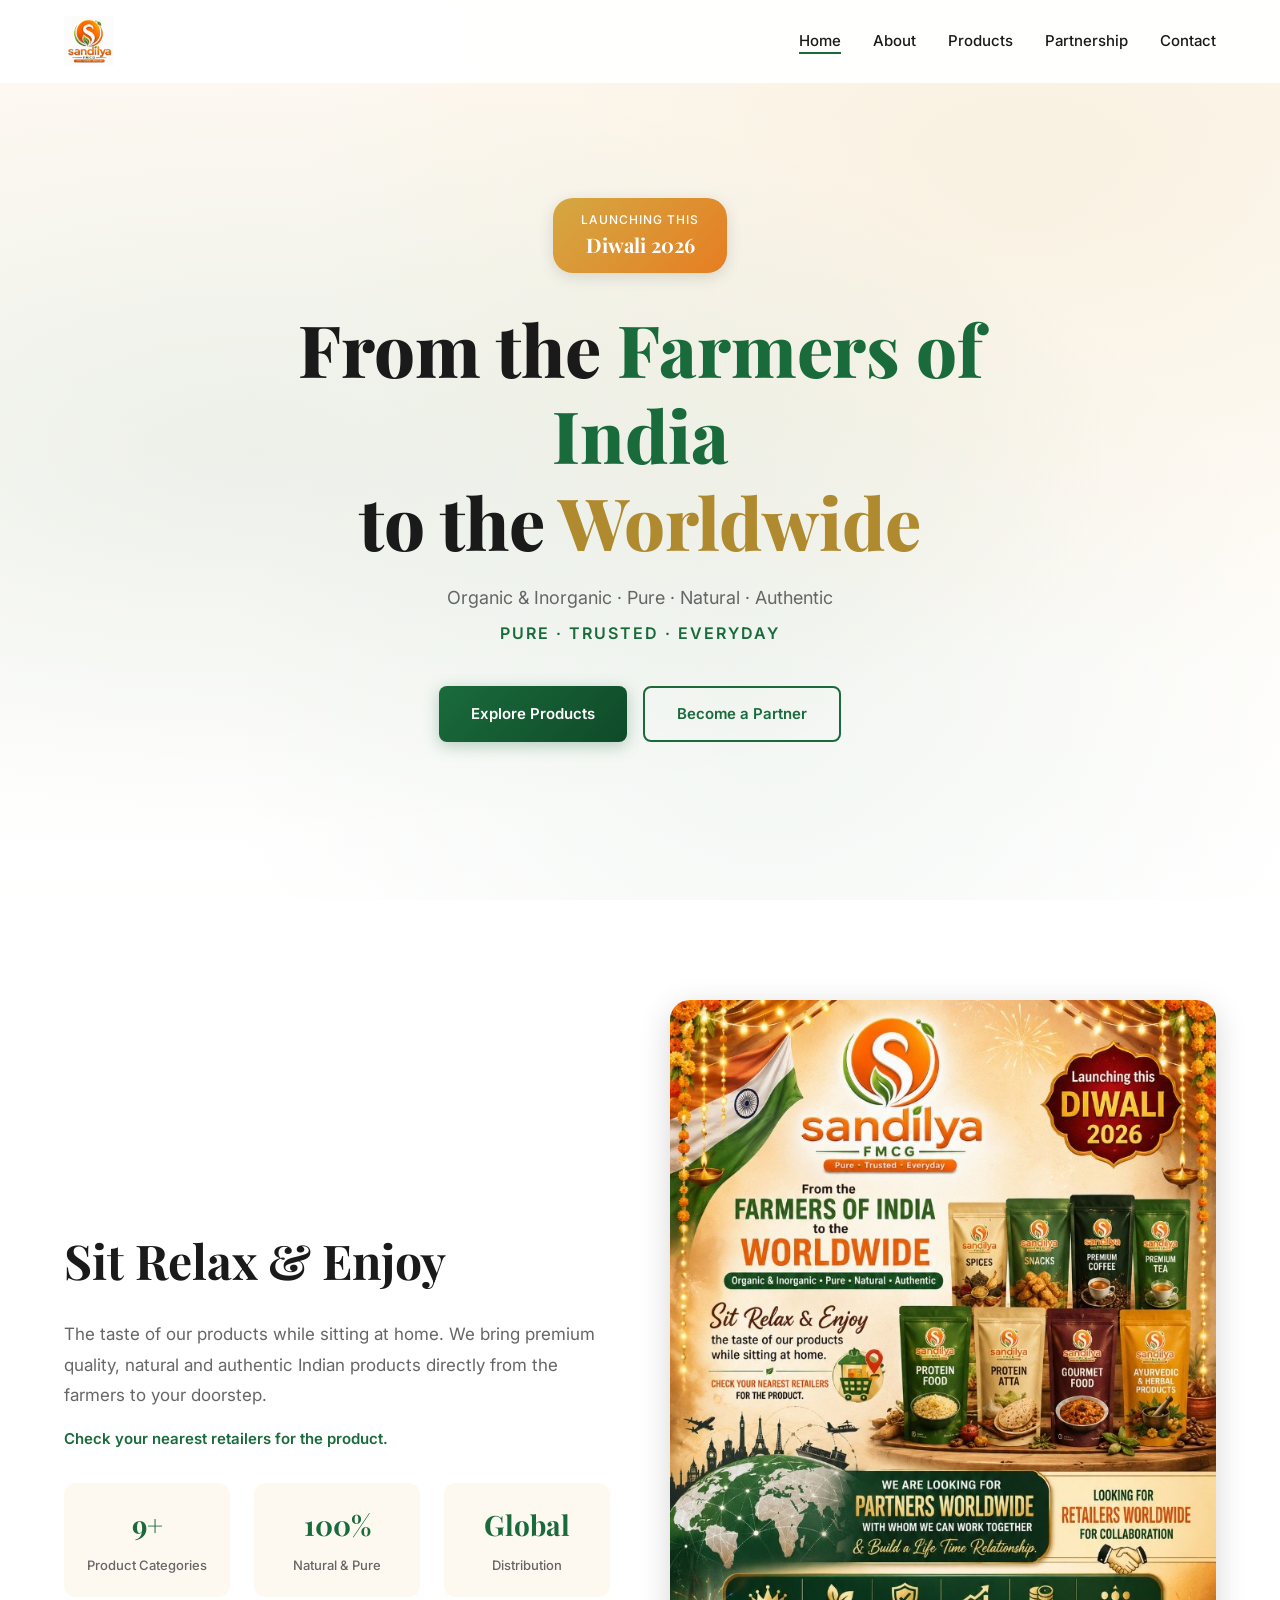
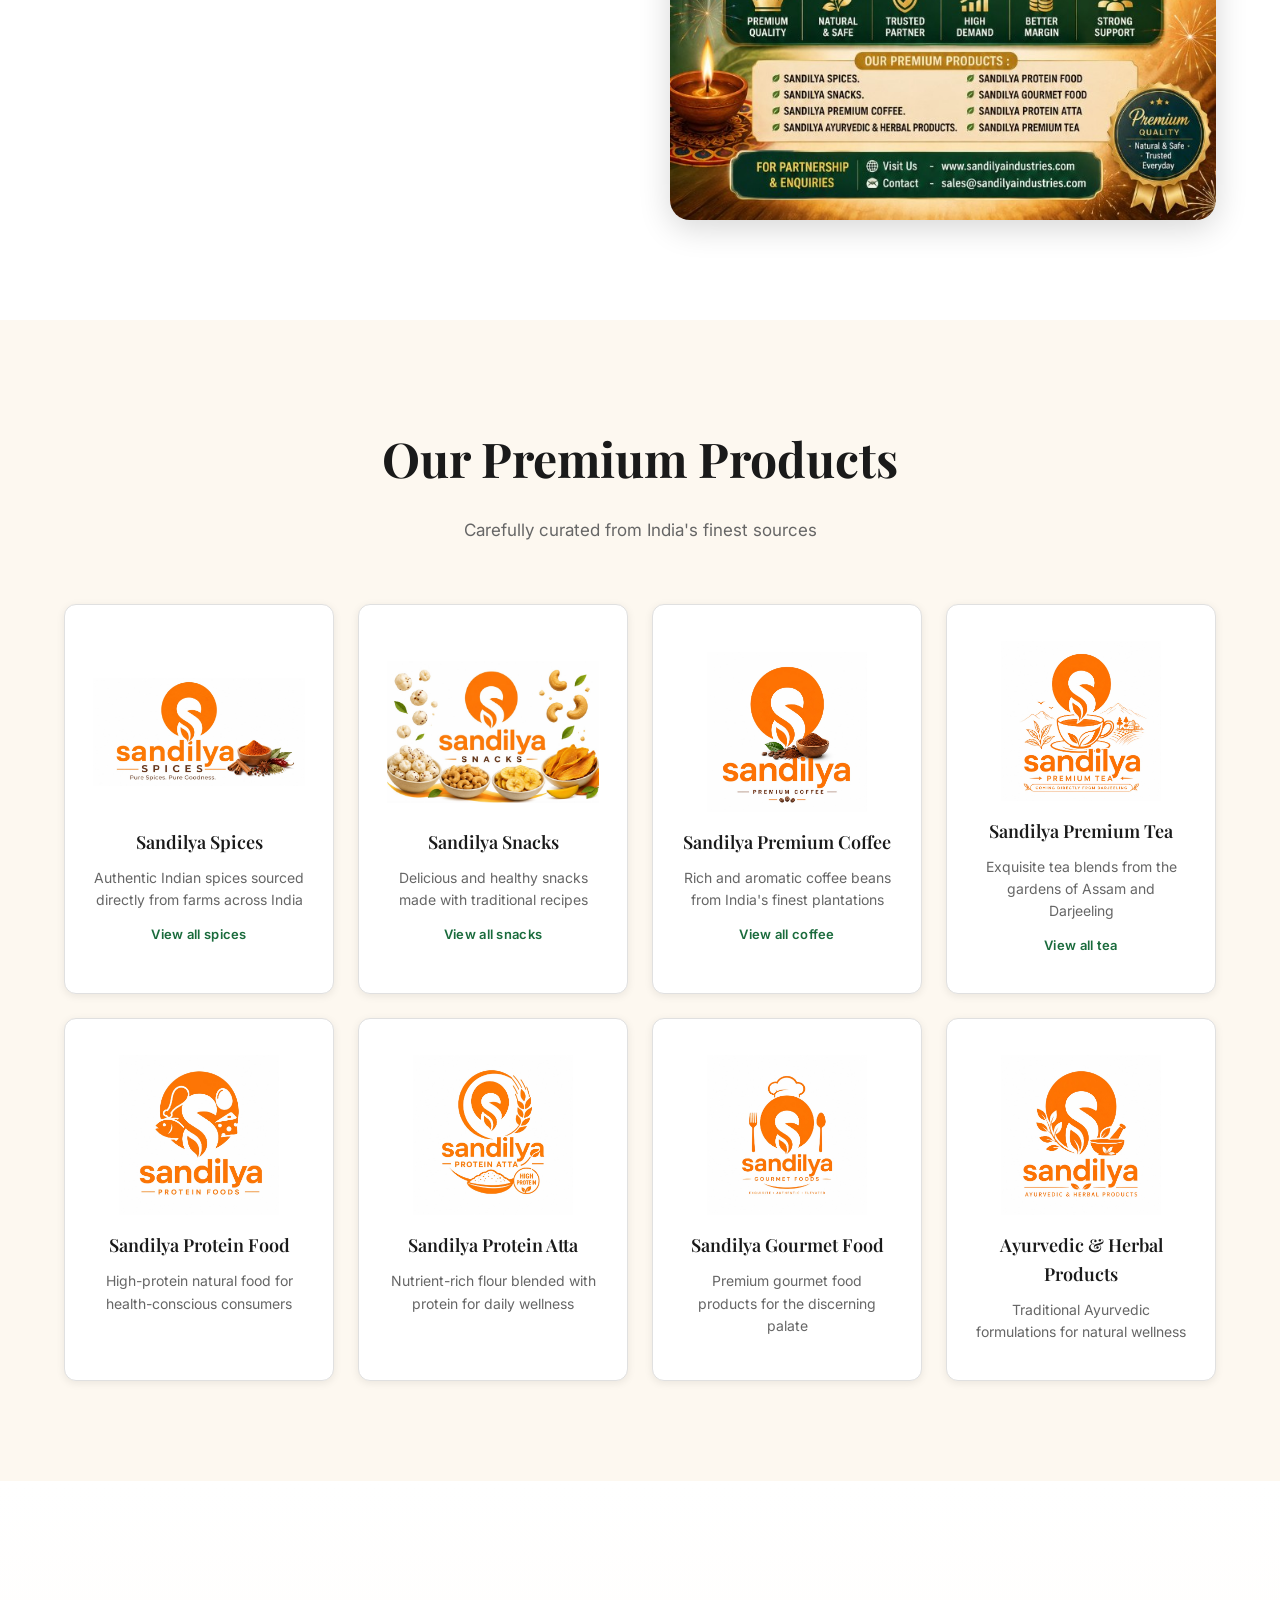
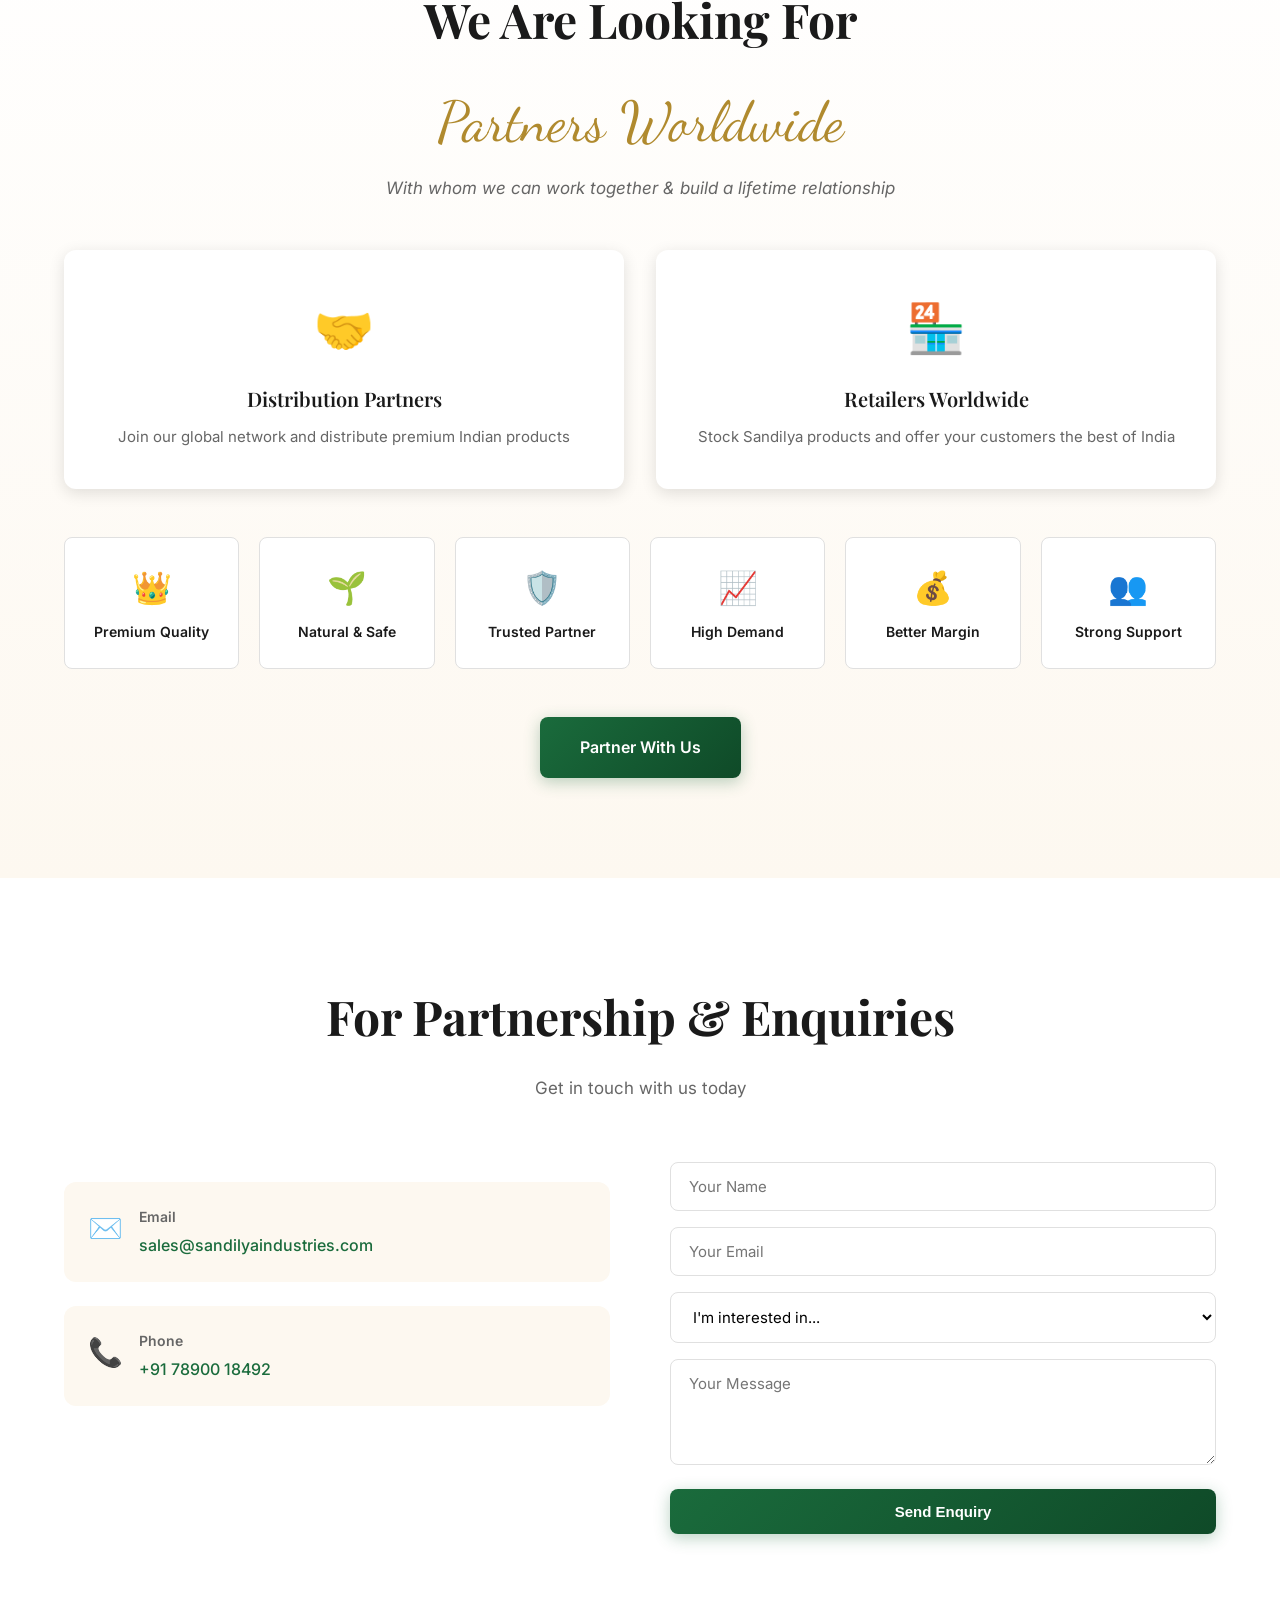
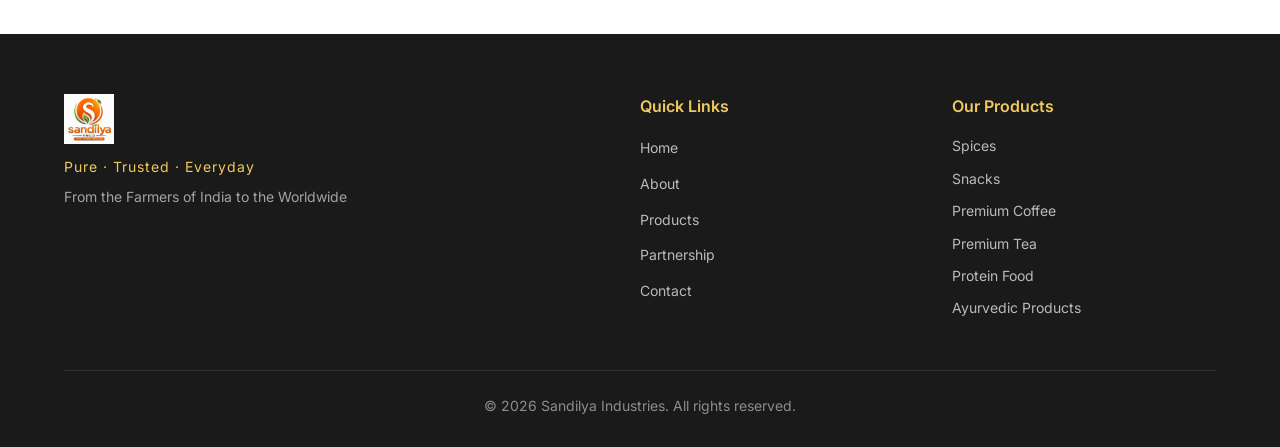
==== commit e577355d: "Update index.html" ====
(no text change in the page or its own stylesheets)
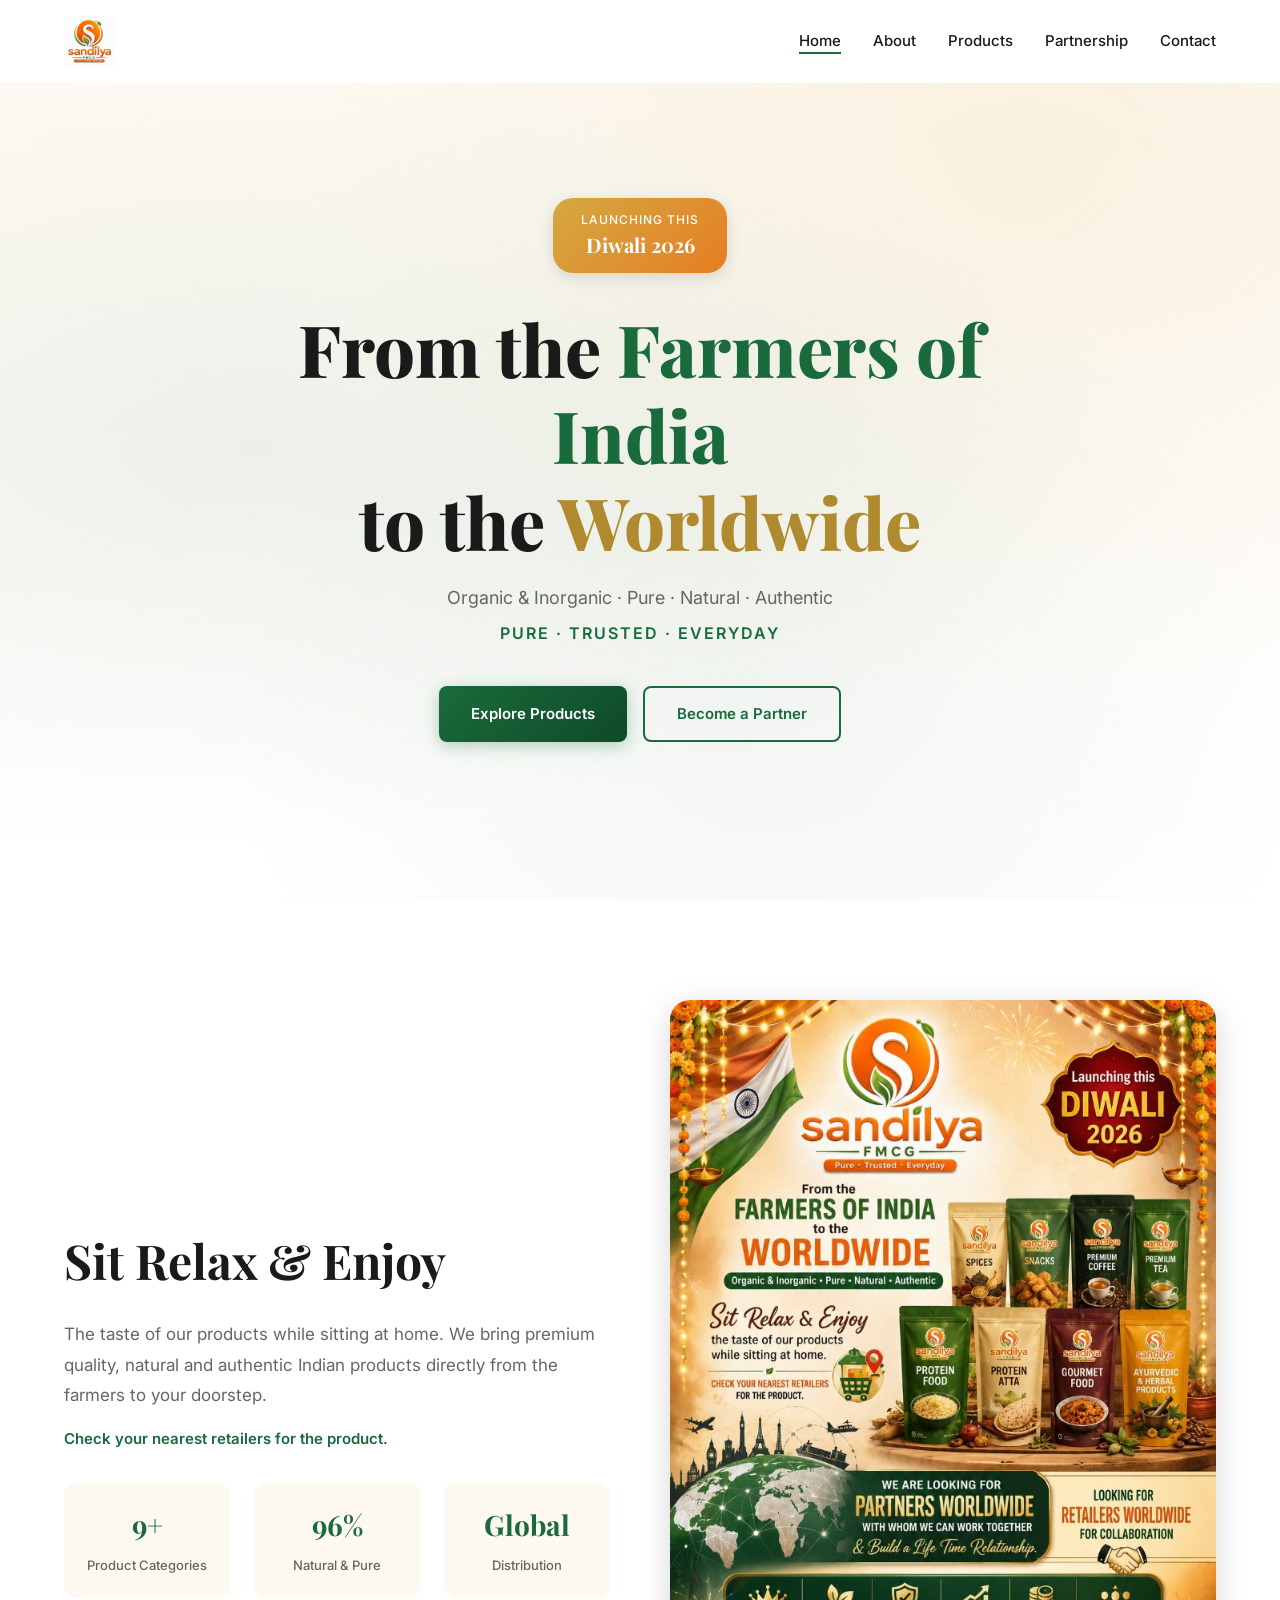
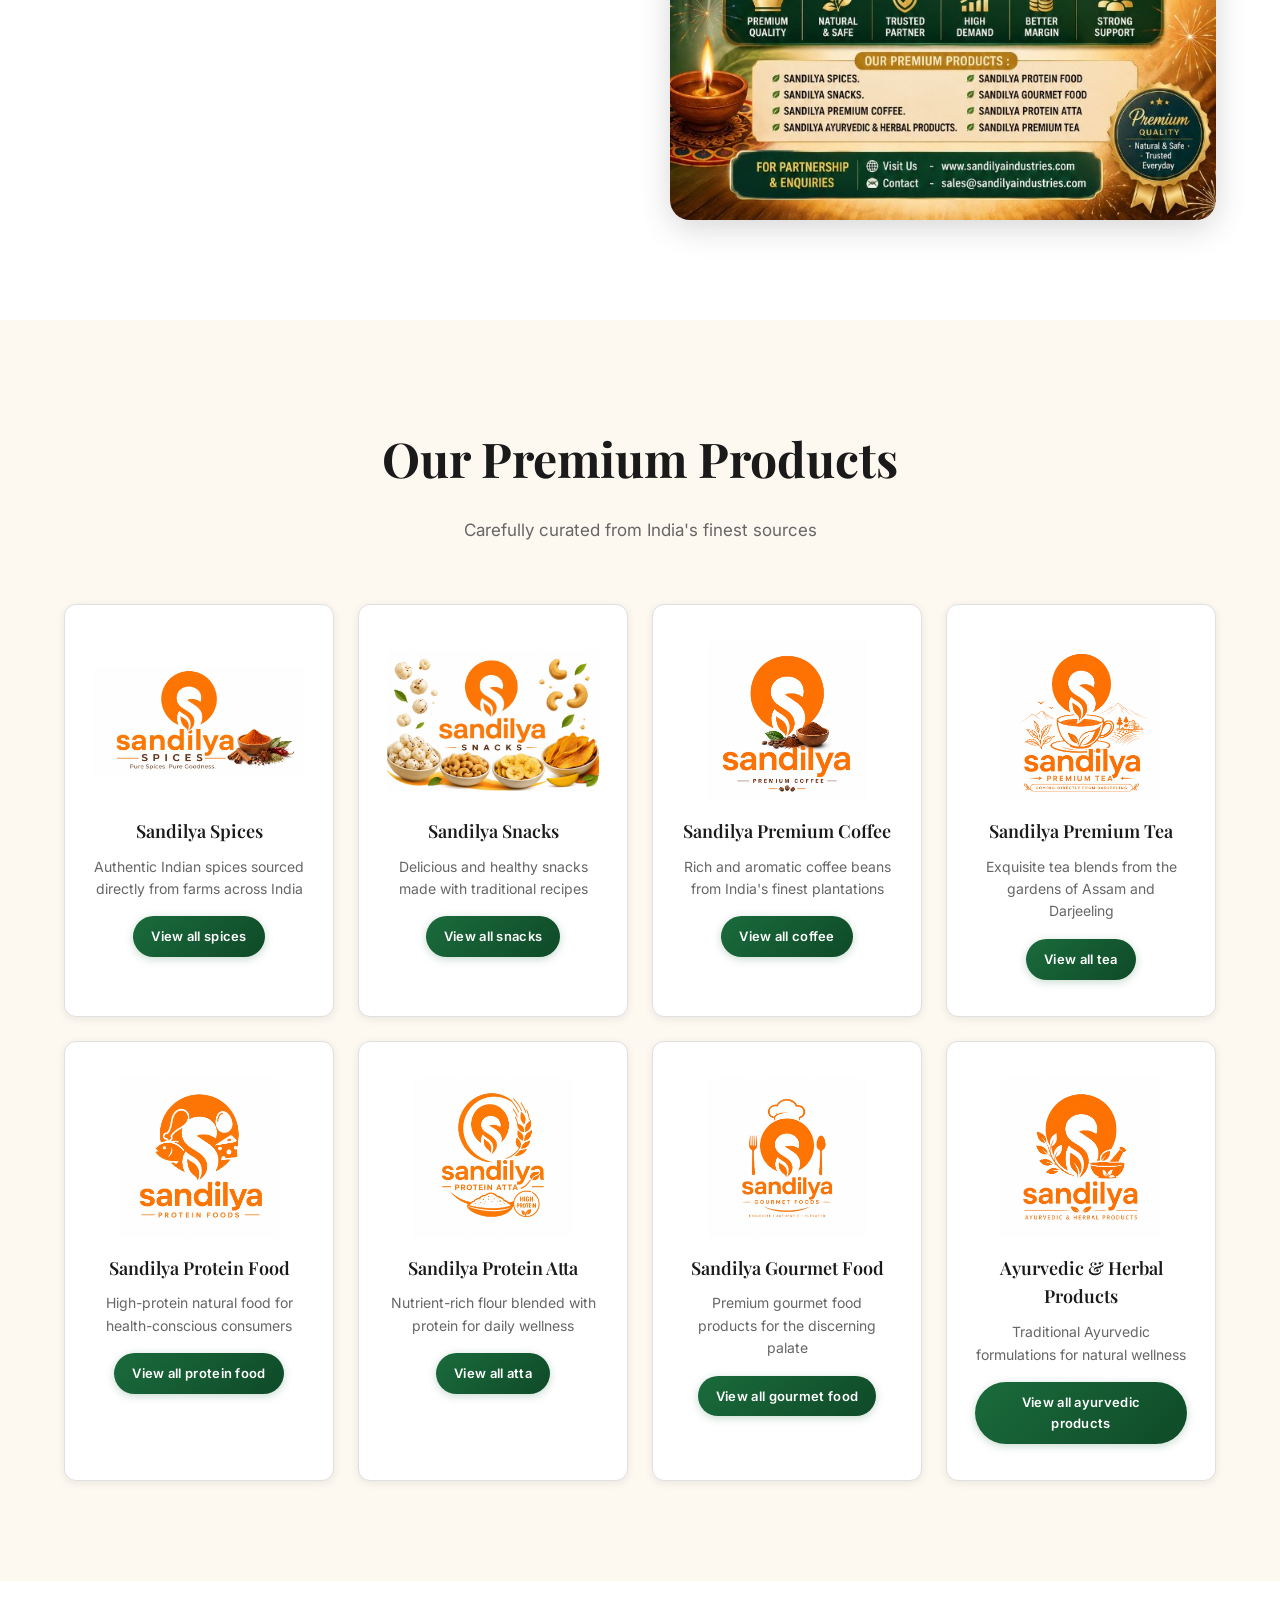
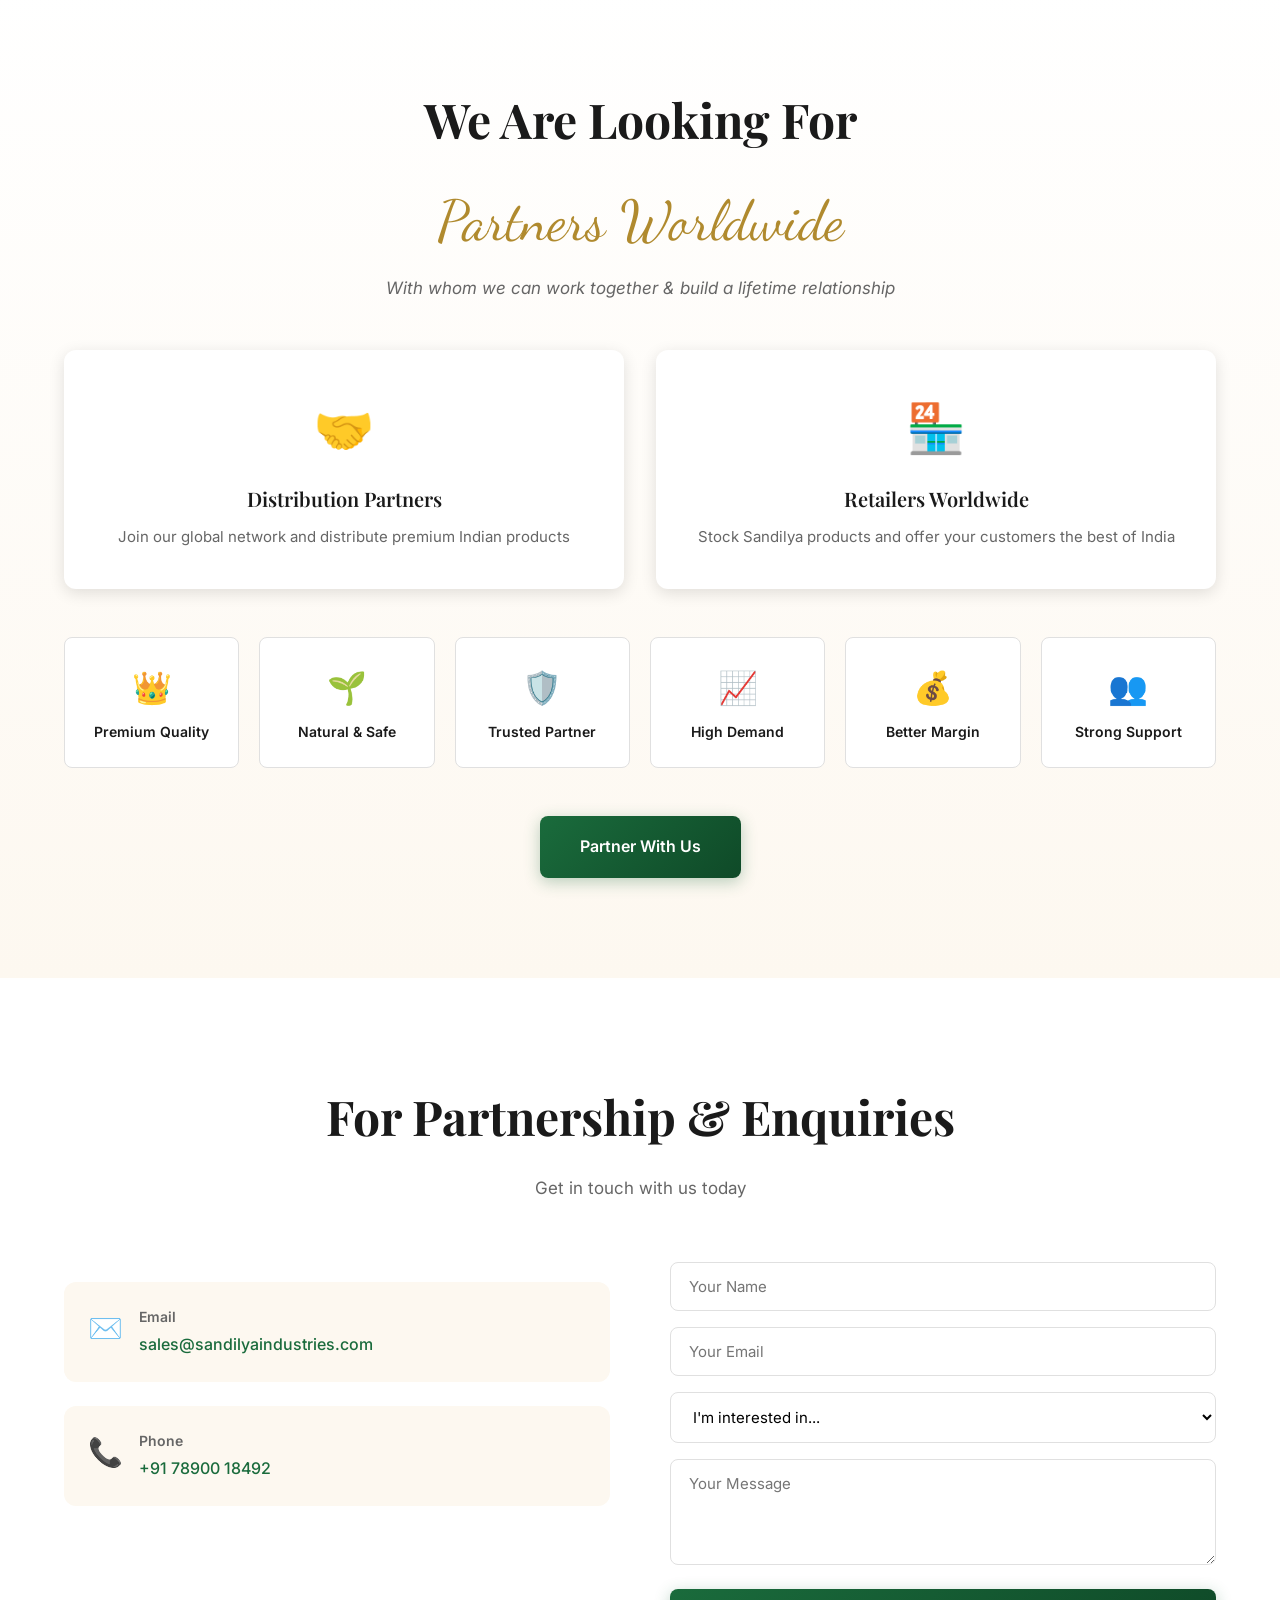
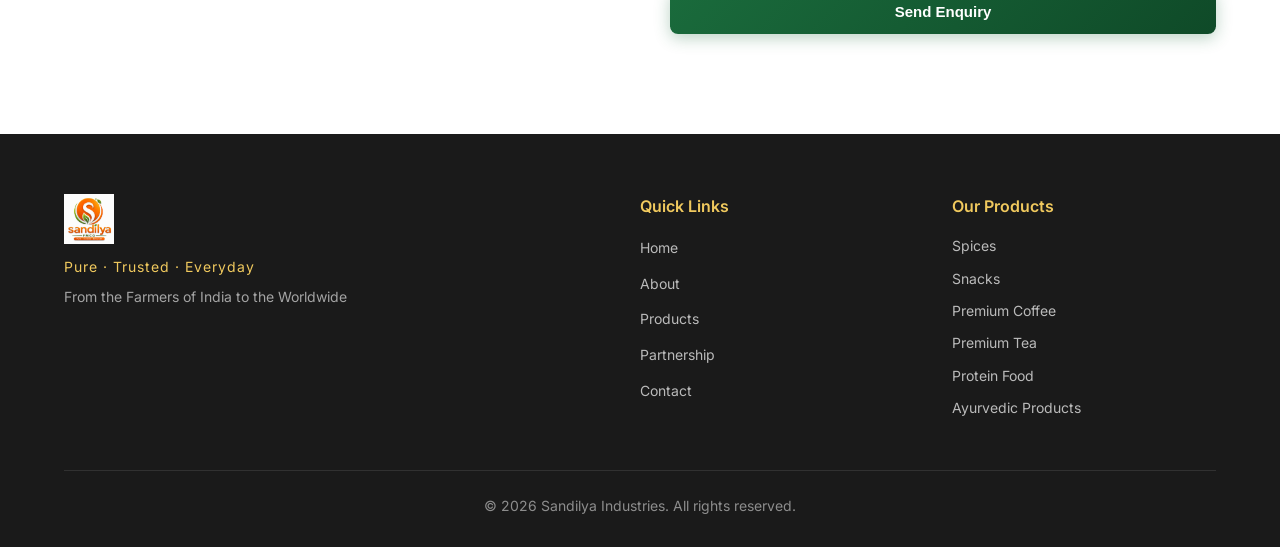
==== commit 3b172e92: "Add more categories" ====
--- a/index.html
+++ b/index.html
@@ -106,7 +106,7 @@
                 <p class="section-subtitle">Carefully curated from India's finest sources</p>
             </div>
             <div class="products-grid">
-                <button type="button" class="product-card product-card--clickable" id="spicesCard" data-aos="fade-up" aria-expanded="false" aria-controls="spicesGallery">
+                <button type="button" class="product-card product-card--clickable" data-category="spices" data-aos="fade-up" aria-expanded="false" aria-controls="productGallery">
                     <div class="product-image">
                         <img src="assets/spices.jpeg" alt="Sandilya Spices" loading="lazy">
                     </div>
@@ -114,7 +114,7 @@
                     <p>Authentic Indian spices sourced directly from farms across India</p>
                     <span class="product-card-cta">View all spices</span>
                 </button>
-                <button type="button" class="product-card product-card--clickable" id="snacksCard" data-aos="fade-up" aria-expanded="false" aria-controls="snacksGallery">
+                <button type="button" class="product-card product-card--clickable" data-category="snacks" data-aos="fade-up" aria-expanded="false" aria-controls="productGallery">
                     <div class="product-image">
                         <img src="assets/snacks.jpeg" alt="Sandilya Snacks" loading="lazy">
                     </div>
@@ -122,7 +122,7 @@
                     <p>Delicious and healthy snacks made with traditional recipes</p>
                     <span class="product-card-cta">View all snacks</span>
                 </button>
-                <button type="button" class="product-card product-card--clickable" id="coffeeCard" data-aos="fade-up" aria-expanded="false" aria-controls="coffeeGallery">
+                <button type="button" class="product-card product-card--clickable" data-category="coffee" data-aos="fade-up" aria-expanded="false" aria-controls="productGallery">
                     <div class="product-image">
                         <img src="assets/coffee.jpeg" alt="Sandilya Premium Coffee" loading="lazy">
                     </div>
@@ -130,7 +130,7 @@
                     <p>Rich and aromatic coffee beans from India's finest plantations</p>
                     <span class="product-card-cta">View all coffee</span>
                 </button>
-                <button type="button" class="product-card product-card--clickable" id="teaCard" data-aos="fade-up" aria-expanded="false" aria-controls="teaGallery">
+                <button type="button" class="product-card product-card--clickable" data-category="tea" data-aos="fade-up" aria-expanded="false" aria-controls="productGallery">
                     <div class="product-image">
                         <img src="assets/tea.jpeg" alt="Sandilya Premium Tea" loading="lazy">
                     </div>
@@ -138,66 +138,46 @@
                     <p>Exquisite tea blends from the gardens of Assam and Darjeeling</p>
                     <span class="product-card-cta">View all tea</span>
                 </button>
-                <div class="product-card" data-aos="fade-up">
+                <button type="button" class="product-card product-card--clickable" data-category="protein" data-aos="fade-up" aria-expanded="false" aria-controls="productGallery">
                     <div class="product-image">
                         <img src="assets/protein.jpeg" alt="Sandilya Protein Food" loading="lazy">
                     </div>
                     <h3>Sandilya Protein Food</h3>
                     <p>High-protein natural food for health-conscious consumers</p>
-                </div>
-                <div class="product-card" data-aos="fade-up">
+                    <span class="product-card-cta">View all protein food</span>
+                </button>
+                <button type="button" class="product-card product-card--clickable" data-category="atta" data-aos="fade-up" aria-expanded="false" aria-controls="productGallery">
                     <div class="product-image">
                         <img src="assets/atta.jpeg" alt="Sandilya Protein Atta" loading="lazy">
                     </div>
                     <h3>Sandilya Protein Atta</h3>
                     <p>Nutrient-rich flour blended with protein for daily wellness</p>
-                </div>
-                <div class="product-card" data-aos="fade-up">
+                    <span class="product-card-cta">View all atta</span>
+                </button>
+                <button type="button" class="product-card product-card--clickable" data-category="gourmet" data-aos="fade-up" aria-expanded="false" aria-controls="productGallery">
                     <div class="product-image">
                         <img src="assets/gourmet.jpeg" alt="Sandilya Gourmet Food" loading="lazy">
                     </div>
                     <h3>Sandilya Gourmet Food</h3>
                     <p>Premium gourmet food products for the discerning palate</p>
-                </div>
-                <div class="product-card" data-aos="fade-up">
+                    <span class="product-card-cta">View all gourmet food</span>
+                </button>
+                <button type="button" class="product-card product-card--clickable" data-category="ayurvedic" data-aos="fade-up" aria-expanded="false" aria-controls="productGallery">
                     <div class="product-image">
                         <img src="assets/herbal.jpeg" alt="Sandilya Ayurvedic & Herbal Products" loading="lazy">
                     </div>
                     <h3>Ayurvedic & Herbal Products</h3>
                     <p>Traditional Ayurvedic formulations for natural wellness</p>
-                </div>
-            </div>
-
-            <div class="product-gallery" id="spicesGallery" hidden>
+                    <span class="product-card-cta">View all ayurvedic products</span>
+                </button>
+            </div>
+
+            <div class="product-gallery" id="productGallery" hidden>
                 <div class="product-gallery-header">
-                    <h3>Our Spices Collection</h3>
-                    <button type="button" class="product-gallery-close" data-gallery-close="spicesGallery" aria-label="Close spices gallery">&times;</button>
-                </div>
-                <div class="product-gallery-grid" id="spicesGrid"></div>
-            </div>
-
-            <div class="product-gallery" id="snacksGallery" hidden>
-                <div class="product-gallery-header">
-                    <h3>Our Snacks Collection</h3>
-                    <button type="button" class="product-gallery-close" data-gallery-close="snacksGallery" aria-label="Close snacks gallery">&times;</button>
-                </div>
-                <div class="product-gallery-grid" id="snacksGrid"></div>
-            </div>
-
-            <div class="product-gallery" id="coffeeGallery" hidden>
-                <div class="product-gallery-header">
-                    <h3>Our Coffee Collection</h3>
-                    <button type="button" class="product-gallery-close" data-gallery-close="coffeeGallery" aria-label="Close coffee gallery">&times;</button>
-                </div>
-                <div class="product-gallery-grid" id="coffeeGrid"></div>
-            </div>
-
-            <div class="product-gallery" id="teaGallery" hidden>
-                <div class="product-gallery-header">
-                    <h3>Our Tea Collection</h3>
-                    <button type="button" class="product-gallery-close" data-gallery-close="teaGallery" aria-label="Close tea gallery">&times;</button>
-                </div>
-                <div class="product-gallery-grid" id="teaGrid"></div>
+                    <h3 id="productGalleryTitle">Our Products</h3>
+                    <button type="button" class="product-gallery-close" id="productGalleryClose" aria-label="Close product gallery">&times;</button>
+                </div>
+                <div class="product-gallery-grid" id="productGalleryGrid"></div>
             </div>
         </div>
     </section>
@@ -345,6 +325,7 @@
         </div>
     </footer>
 
+    <script src="assets/products-manifest.js"></script>
     <script src="script.js"></script>
 </body>
 </html>
--- a/style.css
+++ b/style.css
@@ -268,6 +268,9 @@
     cursor: pointer;
     border: none;
     transition: var(--transition);
+    touch-action: manipulation;
+    -webkit-tap-highlight-color: rgba(26, 107, 60, 0.15);
+    min-height: 44px;
 }
 
 .btn-primary {
@@ -398,6 +401,7 @@
     display: grid;
     grid-template-columns: repeat(auto-fit, minmax(260px, 1fr));
     gap: 24px;
+    align-items: stretch;
 }
 
 .product-card {
@@ -408,18 +412,34 @@
     box-shadow: var(--shadow-sm);
     transition: var(--transition);
     border: 1px solid var(--color-border);
+    min-width: 0;
 }
 
 .product-card--clickable {
     width: 100%;
+    min-width: 0;
     font: inherit;
     color: inherit;
     cursor: pointer;
     appearance: none;
+    -webkit-appearance: none;
+    display: flex;
+    flex-direction: column;
+    align-items: center;
+    text-align: center;
+    touch-action: manipulation;
+    -webkit-tap-highlight-color: rgba(26, 107, 60, 0.15);
+    user-select: none;
+}
+
+.product-card--clickable .product-image,
+.product-card--clickable img {
+    pointer-events: none;
 }
 
 .product-card--clickable:hover,
-.product-card--clickable:focus-visible {
+.product-card--clickable:focus-visible,
+.product-card--clickable:active {
     transform: translateY(-8px);
     box-shadow: var(--shadow-lg);
     border-color: var(--color-primary-light);
@@ -431,13 +451,41 @@
     box-shadow: var(--shadow-md);
 }
 
+.product-card--disabled {
+    opacity: 0.6;
+    cursor: not-allowed;
+}
+
+.product-card--loading {
+    opacity: 0.85;
+    cursor: wait;
+}
+
 .product-card-cta {
-    display: inline-block;
-    margin-top: 12px;
+    display: inline-flex;
+    align-items: center;
+    justify-content: center;
+    margin-top: 16px;
+    padding: 10px 18px;
     font-size: 13px;
     font-weight: 600;
-    color: var(--color-primary);
+    color: var(--color-white);
+    background: linear-gradient(135deg, var(--color-primary), var(--color-primary-dark));
+    border-radius: 999px;
     letter-spacing: 0.3px;
+    box-shadow: 0 2px 8px rgba(26, 107, 60, 0.25);
+    transition: var(--transition);
+}
+
+.product-card--clickable:hover .product-card-cta,
+.product-card--clickable:focus-visible .product-card-cta,
+.product-card--clickable:active .product-card-cta {
+    background: linear-gradient(135deg, var(--color-primary-light), var(--color-primary));
+    box-shadow: 0 4px 12px rgba(26, 107, 60, 0.35);
+}
+
+.product-card--clickable[aria-expanded="true"] .product-card-cta {
+    background: linear-gradient(135deg, var(--color-gold-dark), var(--color-gold));
 }
 
 .product-card:hover {
@@ -531,7 +579,7 @@
 .spices-grid,
 .product-gallery-grid {
     display: grid;
-    grid-template-columns: repeat(auto-fill, minmax(140px, 1fr));
+    grid-template-columns: repeat(auto-fill, minmax(150px, 1fr));
     gap: 16px;
 }
 
@@ -554,10 +602,12 @@
 .spice-item img,
 .product-gallery-item img {
     width: 100%;
-    height: 140px;
+    height: 200px;
     object-fit: contain;
-    padding: 8px;
+    object-position: center;
+    padding: 10px;
     background: var(--color-white);
+    display: block;
 }
 
 /* ===== Partnership Section ===== */
@@ -910,6 +960,20 @@
 
     .products-grid {
         grid-template-columns: 1fr;
+        gap: 16px;
+    }
+
+    .product-card,
+    .product-card--clickable {
+        padding: 24px 20px;
+    }
+
+    .product-image {
+        height: 140px;
+    }
+
+    .product-image img {
+        max-height: 140px;
     }
 
     .partnership-types {
@@ -930,16 +994,23 @@
     }
 }
 
+@media (min-width: 481px) and (max-width: 767px) {
+    .products-grid {
+        grid-template-columns: repeat(2, 1fr);
+        gap: 16px;
+    }
+}
+
 @media (min-width: 768px) {
     .spices-grid,
     .product-gallery-grid {
-        grid-template-columns: repeat(auto-fill, minmax(160px, 1fr));
+        grid-template-columns: repeat(auto-fill, minmax(170px, 1fr));
         gap: 20px;
     }
 
     .spice-item img,
     .product-gallery-item img {
-        height: 160px;
+        height: 220px;
     }
 }
 
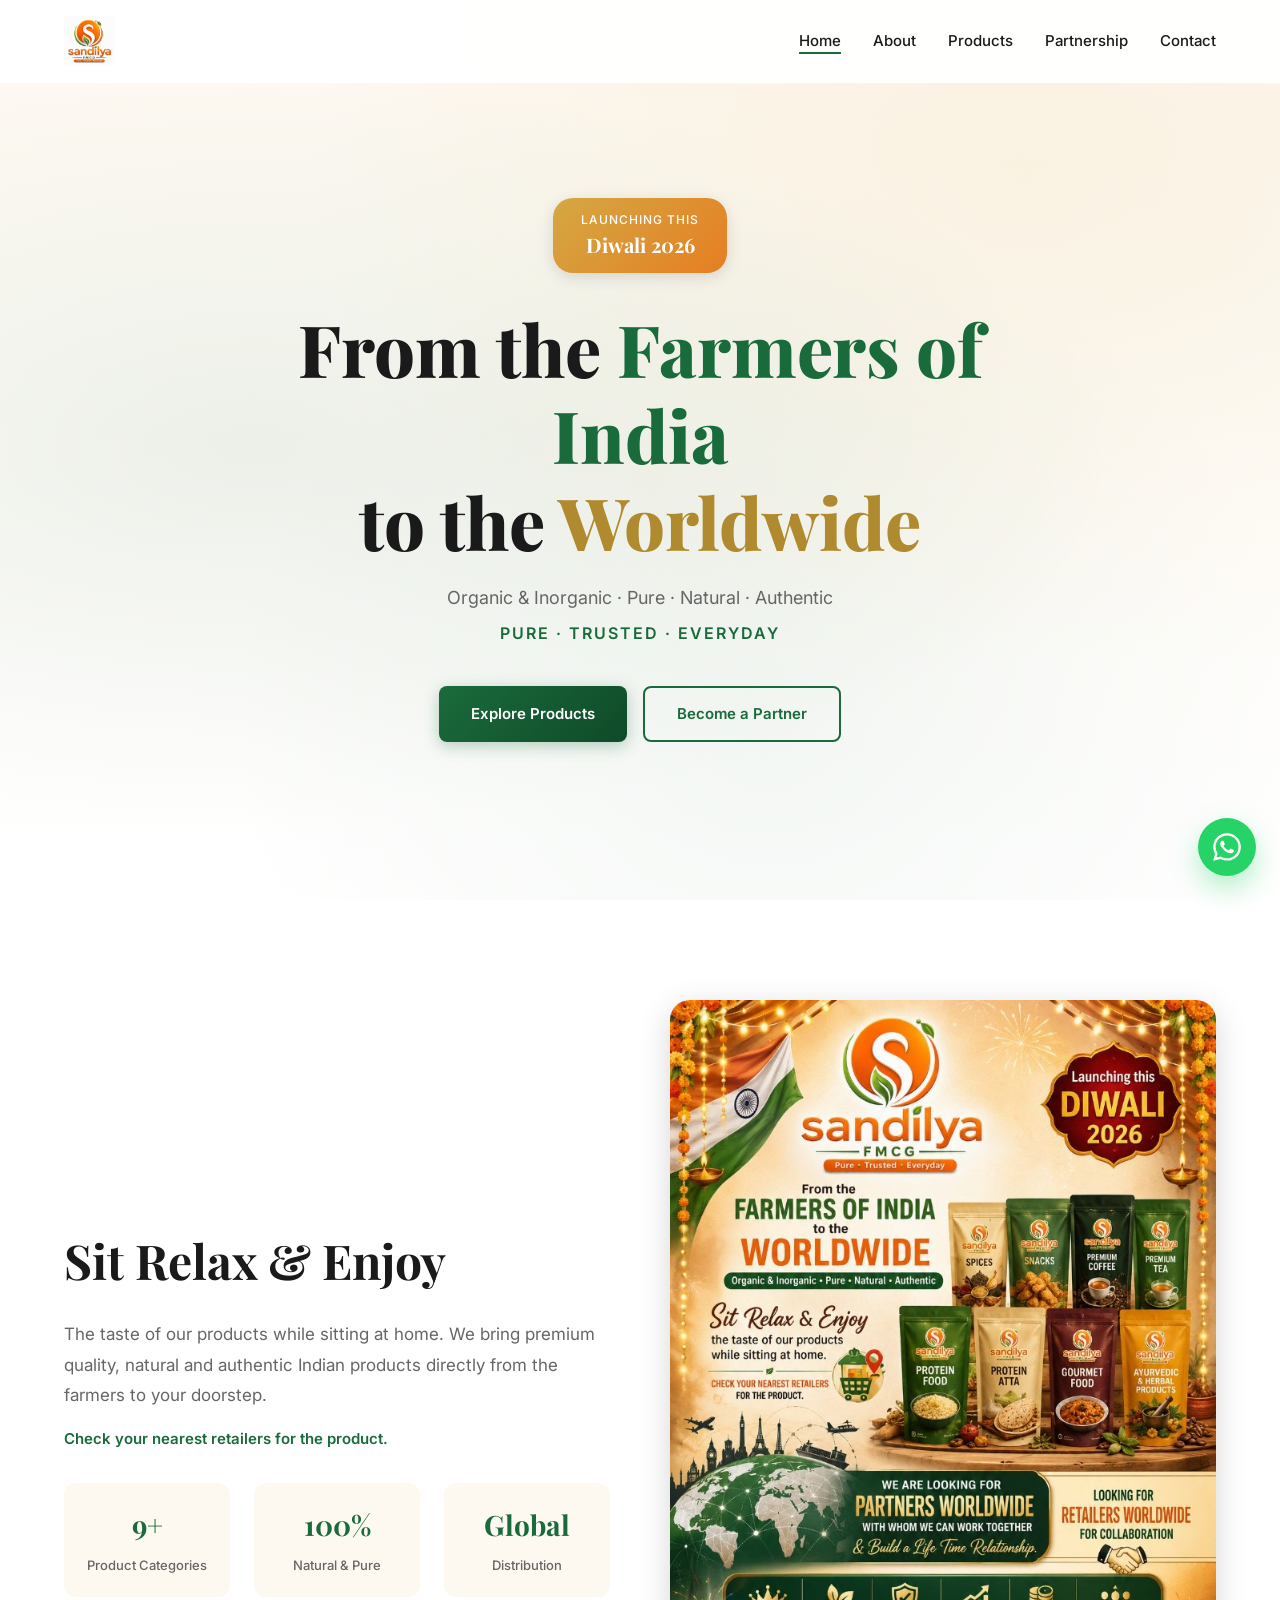
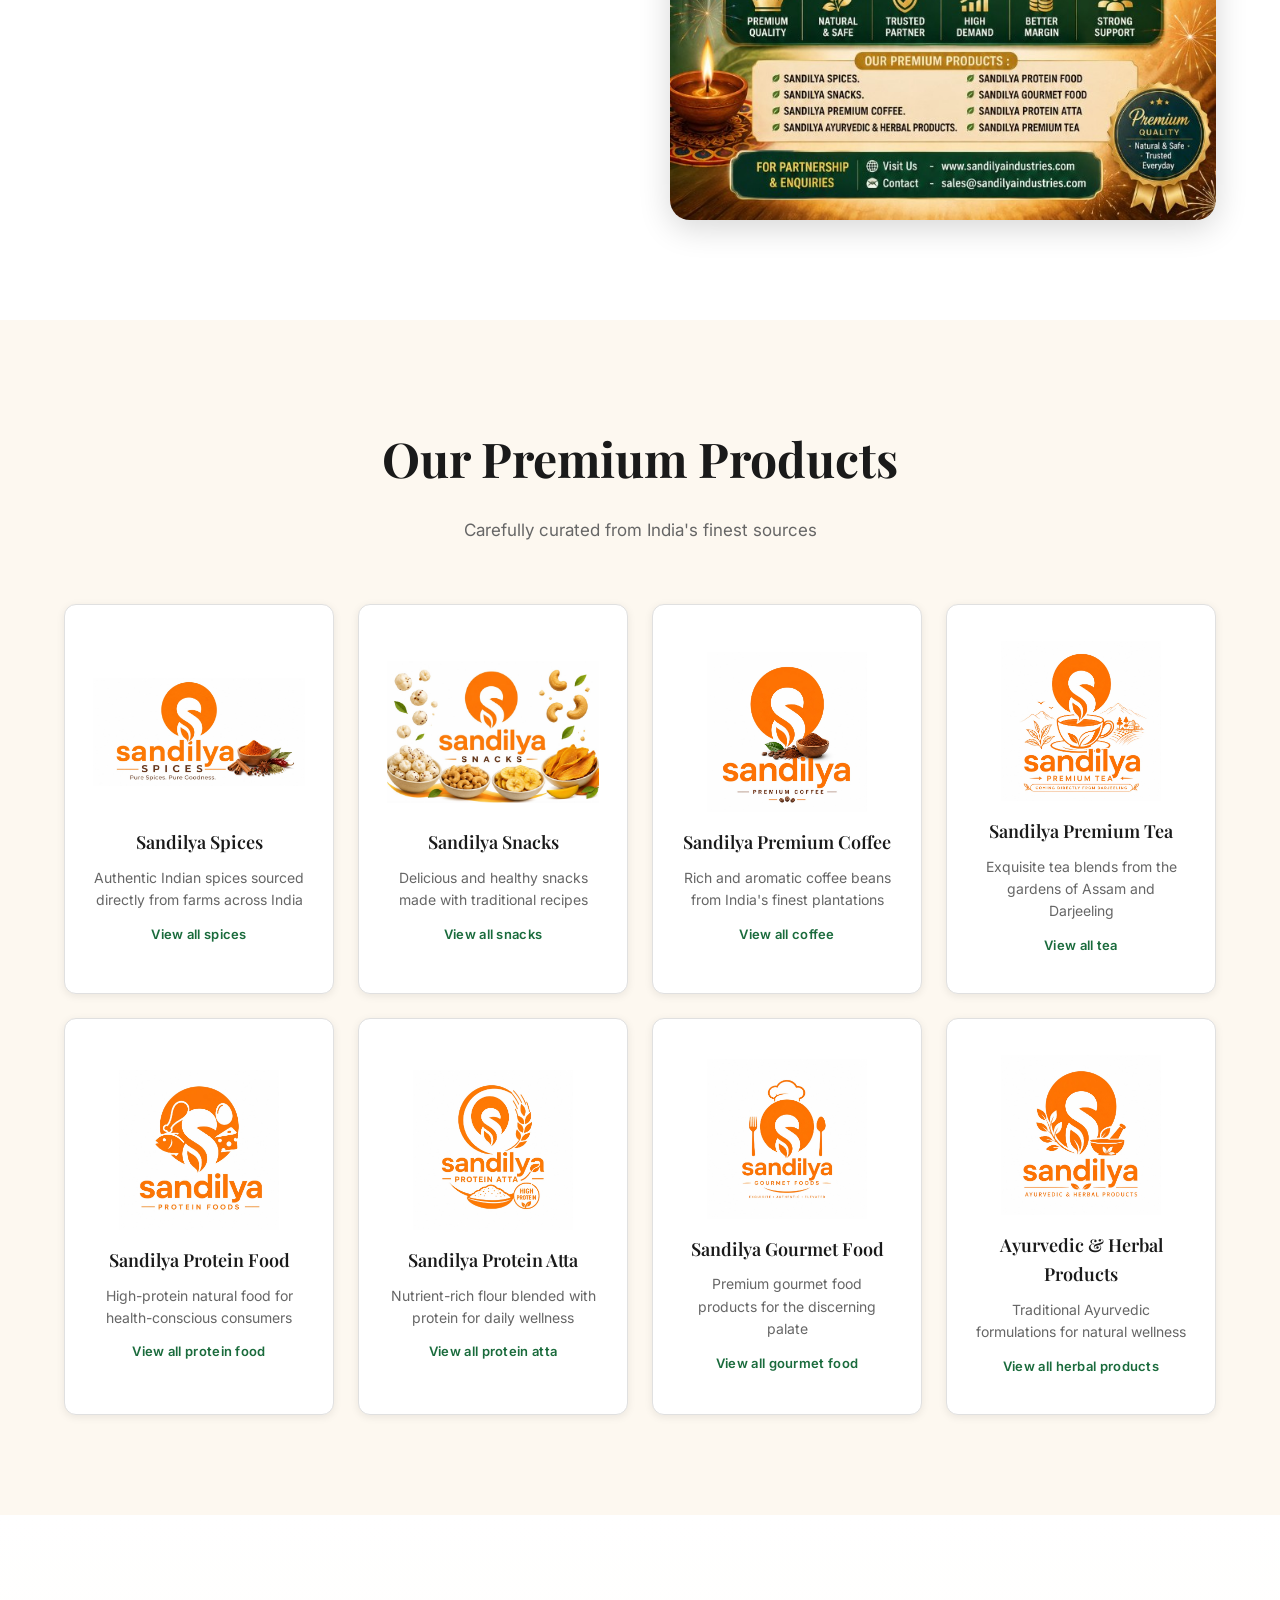
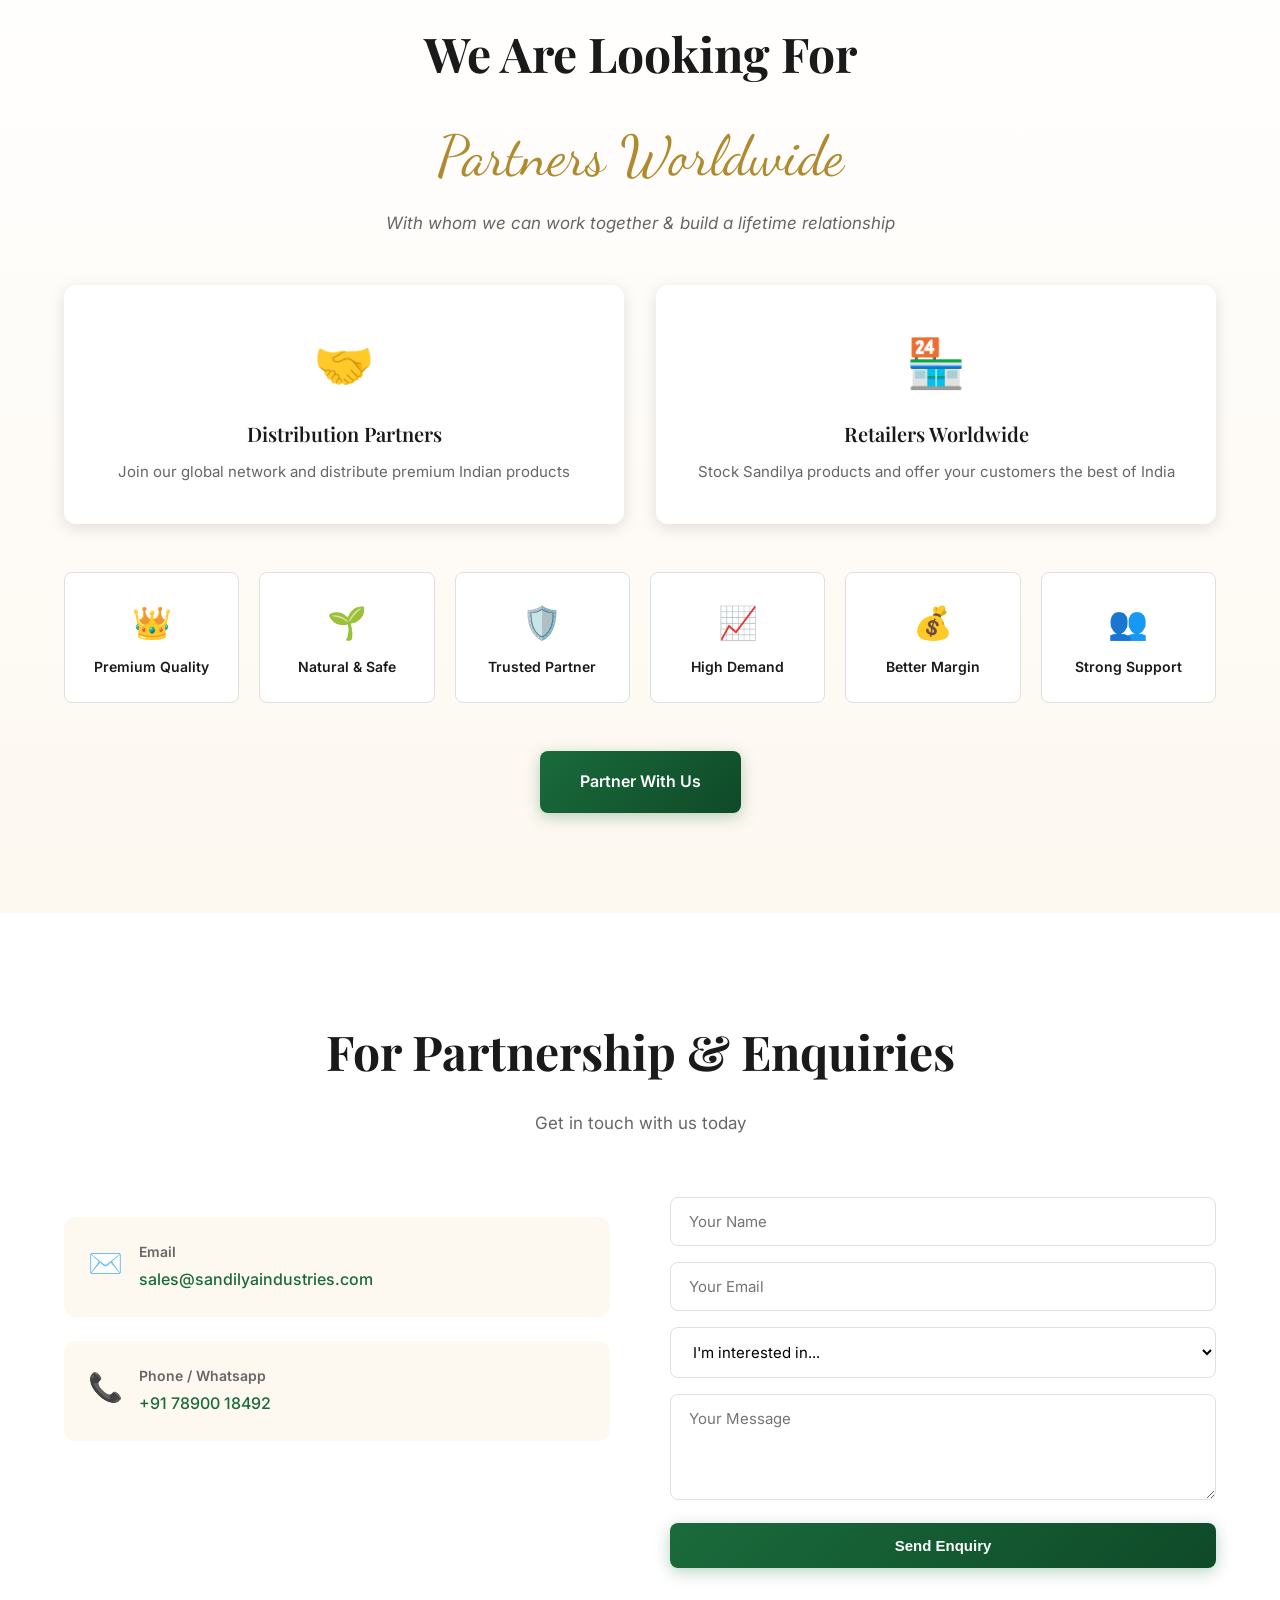
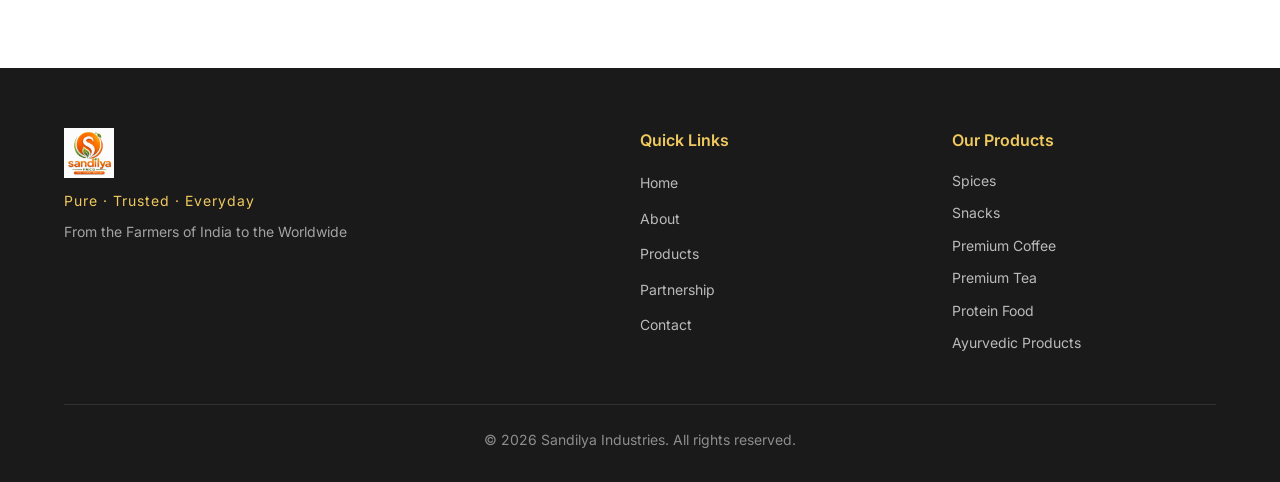
==== commit cd45f777: "Updated Codebase for Overall Webiste." ====
--- a/index.html
+++ b/index.html
@@ -106,7 +106,7 @@
                 <p class="section-subtitle">Carefully curated from India's finest sources</p>
             </div>
             <div class="products-grid">
-                <button type="button" class="product-card product-card--clickable" data-category="spices" data-aos="fade-up" aria-expanded="false" aria-controls="productGallery">
+                <button type="button" class="product-card product-card--clickable" id="spicesCard" data-aos="fade-up" aria-expanded="false" aria-controls="spicesGallery">
                     <div class="product-image">
                         <img src="assets/spices.jpeg" alt="Sandilya Spices" loading="lazy">
                     </div>
@@ -114,7 +114,7 @@
                     <p>Authentic Indian spices sourced directly from farms across India</p>
                     <span class="product-card-cta">View all spices</span>
                 </button>
-                <button type="button" class="product-card product-card--clickable" data-category="snacks" data-aos="fade-up" aria-expanded="false" aria-controls="productGallery">
+                <button type="button" class="product-card product-card--clickable" id="snacksCard" data-aos="fade-up" aria-expanded="false" aria-controls="snacksGallery">
                     <div class="product-image">
                         <img src="assets/snacks.jpeg" alt="Sandilya Snacks" loading="lazy">
                     </div>
@@ -122,7 +122,7 @@
                     <p>Delicious and healthy snacks made with traditional recipes</p>
                     <span class="product-card-cta">View all snacks</span>
                 </button>
-                <button type="button" class="product-card product-card--clickable" data-category="coffee" data-aos="fade-up" aria-expanded="false" aria-controls="productGallery">
+                <button type="button" class="product-card product-card--clickable" id="coffeeCard" data-aos="fade-up" aria-expanded="false" aria-controls="coffeeGallery">
                     <div class="product-image">
                         <img src="assets/coffee.jpeg" alt="Sandilya Premium Coffee" loading="lazy">
                     </div>
@@ -130,7 +130,7 @@
                     <p>Rich and aromatic coffee beans from India's finest plantations</p>
                     <span class="product-card-cta">View all coffee</span>
                 </button>
-                <button type="button" class="product-card product-card--clickable" data-category="tea" data-aos="fade-up" aria-expanded="false" aria-controls="productGallery">
+                <button type="button" class="product-card product-card--clickable" id="teaCard" data-aos="fade-up" aria-expanded="false" aria-controls="teaGallery">
                     <div class="product-image">
                         <img src="assets/tea.jpeg" alt="Sandilya Premium Tea" loading="lazy">
                     </div>
@@ -138,7 +138,7 @@
                     <p>Exquisite tea blends from the gardens of Assam and Darjeeling</p>
                     <span class="product-card-cta">View all tea</span>
                 </button>
-                <button type="button" class="product-card product-card--clickable" data-category="protein" data-aos="fade-up" aria-expanded="false" aria-controls="productGallery">
+                <button type="button" class="product-card product-card--clickable" id="proteinCard" data-aos="fade-up" aria-expanded="false" aria-controls="proteinGallery">
                     <div class="product-image">
                         <img src="assets/protein.jpeg" alt="Sandilya Protein Food" loading="lazy">
                     </div>
@@ -146,15 +146,17 @@
                     <p>High-protein natural food for health-conscious consumers</p>
                     <span class="product-card-cta">View all protein food</span>
                 </button>
-                <button type="button" class="product-card product-card--clickable" data-category="atta" data-aos="fade-up" aria-expanded="false" aria-controls="productGallery">
+
+                <button type="button" class="product-card product-card--clickable" id="attaCard" data-aos="fade-up" aria-expanded="false" aria-controls="attaGallery">
                     <div class="product-image">
                         <img src="assets/atta.jpeg" alt="Sandilya Protein Atta" loading="lazy">
                     </div>
                     <h3>Sandilya Protein Atta</h3>
                     <p>Nutrient-rich flour blended with protein for daily wellness</p>
-                    <span class="product-card-cta">View all atta</span>
-                </button>
-                <button type="button" class="product-card product-card--clickable" data-category="gourmet" data-aos="fade-up" aria-expanded="false" aria-controls="productGallery">
+                    <span class="product-card-cta">View all protein atta</span>
+                </button>
+
+                <button type="button" class="product-card product-card--clickable" id="gourmetCard" data-aos="fade-up" aria-expanded="false" aria-controls="gourmetGallery">
                     <div class="product-image">
                         <img src="assets/gourmet.jpeg" alt="Sandilya Gourmet Food" loading="lazy">
                     </div>
@@ -162,23 +164,81 @@
                     <p>Premium gourmet food products for the discerning palate</p>
                     <span class="product-card-cta">View all gourmet food</span>
                 </button>
-                <button type="button" class="product-card product-card--clickable" data-category="ayurvedic" data-aos="fade-up" aria-expanded="false" aria-controls="productGallery">
+
+                <button type="button" class="product-card product-card--clickable" id="herbalCard" data-aos="fade-up" aria-expanded="false" aria-controls="herbalGallery">
                     <div class="product-image">
                         <img src="assets/herbal.jpeg" alt="Sandilya Ayurvedic & Herbal Products" loading="lazy">
                     </div>
                     <h3>Ayurvedic & Herbal Products</h3>
                     <p>Traditional Ayurvedic formulations for natural wellness</p>
-                    <span class="product-card-cta">View all ayurvedic products</span>
-                </button>
-            </div>
-
-            <div class="product-gallery" id="productGallery" hidden>
-                <div class="product-gallery-header">
-                    <h3 id="productGalleryTitle">Our Products</h3>
-                    <button type="button" class="product-gallery-close" id="productGalleryClose" aria-label="Close product gallery">&times;</button>
-                </div>
-                <div class="product-gallery-grid" id="productGalleryGrid"></div>
-            </div>
+                    <span class="product-card-cta">View all herbal products</span>
+                </button>
+            </div>
+
+            <div class="product-gallery" id="spicesGallery" hidden>
+                <div class="product-gallery-header">
+                    <h3>Our Spices Collection</h3>
+                    <button type="button" class="product-gallery-close" data-gallery-close="spicesGallery" aria-label="Close spices gallery">&times;</button>
+                </div>
+                <div class="product-gallery-grid" id="spicesGrid"></div>
+            </div>
+
+            <div class="product-gallery" id="snacksGallery" hidden>
+                <div class="product-gallery-header">
+                    <h3>Our Snacks Collection</h3>
+                    <button type="button" class="product-gallery-close" data-gallery-close="snacksGallery" aria-label="Close snacks gallery">&times;</button>
+                </div>
+                <div class="product-gallery-grid" id="snacksGrid"></div>
+            </div>
+
+            <div class="product-gallery" id="coffeeGallery" hidden>
+                <div class="product-gallery-header">
+                    <h3>Our Coffee Collection</h3>
+                    <button type="button" class="product-gallery-close" data-gallery-close="coffeeGallery" aria-label="Close coffee gallery">&times;</button>
+                </div>
+                <div class="product-gallery-grid" id="coffeeGrid"></div>
+            </div>
+
+            <div class="product-gallery" id="teaGallery" hidden>
+                <div class="product-gallery-header">
+                    <h3>Our Tea Collection</h3>
+                    <button type="button" class="product-gallery-close" data-gallery-close="teaGallery" aria-label="Close tea gallery">&times;</button>
+                </div>
+                <div class="product-gallery-grid" id="teaGrid"></div>
+            </div>
+
+            <div class="product-gallery" id="proteinGallery" hidden>
+                <div class="product-gallery-header">
+                    <h3>Our Protein Food Collection</h3>
+                    <button type="button" class="product-gallery-close" data-gallery-close="proteinGallery" aria-label="Close protein food gallery">&times;</button>
+                </div>
+                <div class="product-gallery-grid" id="proteinGrid"></div>
+            </div>
+
+            <div class="product-gallery" id="attaGallery" hidden>
+                <div class="product-gallery-header">
+                    <h3>Our Protein Atta Collection</h3>
+                    <button type="button" class="product-gallery-close" data-gallery-close="attaGallery" aria-label="Close protein atta gallery">&times;</button>
+                </div>
+                <div class="product-gallery-grid" id="attaGrid"></div>
+            </div>
+
+            <div class="product-gallery" id="gourmetGallery" hidden>
+                <div class="product-gallery-header">
+                    <h3>Our Gourmet Food Collection</h3>
+                    <button type="button" class="product-gallery-close" data-gallery-close="gourmetGallery" aria-label="Close gourmet food gallery">&times;</button>
+                </div>
+                <div class="product-gallery-grid" id="gourmetGrid"></div>
+            </div>
+
+            <div class="product-gallery" id="herbalGallery" hidden>
+                <div class="product-gallery-header">
+                    <h3>Our Ayurvedic & Herbal Products Collection</h3>
+                    <button type="button" class="product-gallery-close" data-gallery-close="herbalGallery" aria-label="Close herbal products gallery">&times;</button>
+                </div>
+                <div class="product-gallery-grid" id="herbalGrid"></div>
+            </div>
+
         </div>
     </section>
 
@@ -253,7 +313,7 @@
                     <div class="contact-item">
                         <span class="contact-icon">📞</span>
                         <div>
-                            <h4>Phone</h4>
+                            <h4>Phone / Whatsapp</h4>
                             <a href="tel:+917890018492">+91 78900 18492</a>
                         </div>
                     </div>
@@ -325,7 +385,23 @@
         </div>
     </footer>
 
-    <script src="assets/products-manifest.js"></script>
+    <div class="image-lightbox" id="imageLightbox" aria-hidden="true">
+        <button type="button" class="image-lightbox-close" id="imageLightboxClose" aria-label="Close image preview">&times;</button>
+        <button type="button" class="image-lightbox-nav image-lightbox-prev" id="imageLightboxPrev" aria-label="Previous collection image">&#10094;</button>
+        <div class="image-lightbox-content">
+            <img src="" alt="" id="imageLightboxImg">
+            <p class="image-lightbox-counter" id="imageLightboxCounter"></p>
+        </div>
+        <button type="button" class="image-lightbox-nav image-lightbox-next" id="imageLightboxNext" aria-label="Next collection image">&#10095;</button>
+    </div>
+
+
+    <a href="https://api.whatsapp.com/send?phone=917890018492&text=Hi." class="floating-whatsapp" target="_blank" rel="noopener noreferrer">
+        <svg viewBox="0 0 32 32" aria-hidden="true" focusable="false">
+            <path d="M16.04 3C8.86 3 3.03 8.78 3.03 15.9c0 2.28.6 4.5 1.75 6.46L3 29l6.84-1.78a13.1 13.1 0 0 0 6.2 1.57c7.18 0 13.01-5.79 13.01-12.9C29.05 8.78 23.22 3 16.04 3Zm0 23.6c-1.93 0-3.82-.52-5.47-1.5l-.39-.23-4.06 1.06 1.08-3.93-.26-.4a10.55 10.55 0 0 1-1.7-5.7c0-5.9 4.85-10.7 10.8-10.7s10.8 4.8 10.8 10.7-4.85 10.7-10.8 10.7Zm5.92-8.01c-.32-.16-1.9-.93-2.19-1.04-.29-.11-.5-.16-.72.16-.21.32-.82 1.04-1.01 1.25-.19.21-.37.24-.69.08-.32-.16-1.36-.5-2.59-1.59-.96-.85-1.6-1.9-1.79-2.22-.19-.32-.02-.49.14-.65.14-.14.32-.37.48-.56.16-.19.21-.32.32-.53.11-.21.05-.4-.03-.56-.08-.16-.72-1.72-.98-2.36-.26-.62-.52-.54-.72-.55h-.61c-.21 0-.56.08-.85.4-.29.32-1.11 1.08-1.11 2.64s1.14 3.07 1.3 3.28c.16.21 2.24 3.39 5.43 4.75.76.33 1.35.52 1.81.67.76.24 1.45.21 2 .13.61-.09 1.9-.77 2.17-1.51.27-.75.27-1.39.19-1.52-.08-.13-.29-.21-.61-.37Z"/>
+        </svg>
+    </a>
+
     <script src="script.js"></script>
 </body>
 </html>
--- a/style.css
+++ b/style.css
@@ -268,9 +268,6 @@
     cursor: pointer;
     border: none;
     transition: var(--transition);
-    touch-action: manipulation;
-    -webkit-tap-highlight-color: rgba(26, 107, 60, 0.15);
-    min-height: 44px;
 }
 
 .btn-primary {
@@ -401,7 +398,6 @@
     display: grid;
     grid-template-columns: repeat(auto-fit, minmax(260px, 1fr));
     gap: 24px;
-    align-items: stretch;
 }
 
 .product-card {
@@ -412,34 +408,18 @@
     box-shadow: var(--shadow-sm);
     transition: var(--transition);
     border: 1px solid var(--color-border);
-    min-width: 0;
 }
 
 .product-card--clickable {
     width: 100%;
-    min-width: 0;
     font: inherit;
     color: inherit;
     cursor: pointer;
     appearance: none;
-    -webkit-appearance: none;
-    display: flex;
-    flex-direction: column;
-    align-items: center;
-    text-align: center;
-    touch-action: manipulation;
-    -webkit-tap-highlight-color: rgba(26, 107, 60, 0.15);
-    user-select: none;
-}
-
-.product-card--clickable .product-image,
-.product-card--clickable img {
-    pointer-events: none;
 }
 
 .product-card--clickable:hover,
-.product-card--clickable:focus-visible,
-.product-card--clickable:active {
+.product-card--clickable:focus-visible {
     transform: translateY(-8px);
     box-shadow: var(--shadow-lg);
     border-color: var(--color-primary-light);
@@ -451,41 +431,13 @@
     box-shadow: var(--shadow-md);
 }
 
-.product-card--disabled {
-    opacity: 0.6;
-    cursor: not-allowed;
-}
-
-.product-card--loading {
-    opacity: 0.85;
-    cursor: wait;
-}
-
 .product-card-cta {
-    display: inline-flex;
-    align-items: center;
-    justify-content: center;
-    margin-top: 16px;
-    padding: 10px 18px;
+    display: inline-block;
+    margin-top: 12px;
     font-size: 13px;
     font-weight: 600;
-    color: var(--color-white);
-    background: linear-gradient(135deg, var(--color-primary), var(--color-primary-dark));
-    border-radius: 999px;
+    color: var(--color-primary);
     letter-spacing: 0.3px;
-    box-shadow: 0 2px 8px rgba(26, 107, 60, 0.25);
-    transition: var(--transition);
-}
-
-.product-card--clickable:hover .product-card-cta,
-.product-card--clickable:focus-visible .product-card-cta,
-.product-card--clickable:active .product-card-cta {
-    background: linear-gradient(135deg, var(--color-primary-light), var(--color-primary));
-    box-shadow: 0 4px 12px rgba(26, 107, 60, 0.35);
-}
-
-.product-card--clickable[aria-expanded="true"] .product-card-cta {
-    background: linear-gradient(135deg, var(--color-gold-dark), var(--color-gold));
 }
 
 .product-card:hover {
@@ -579,7 +531,7 @@
 .spices-grid,
 .product-gallery-grid {
     display: grid;
-    grid-template-columns: repeat(auto-fill, minmax(150px, 1fr));
+    grid-template-columns: repeat(auto-fill, minmax(140px, 1fr));
     gap: 16px;
 }
 
@@ -592,6 +544,14 @@
     transition: var(--transition);
 }
 
+button.product-gallery-item {
+    display: block;
+    width: 100%;
+    padding: 0;
+    cursor: pointer;
+    font: inherit;
+}
+
 .spice-item:hover,
 .product-gallery-item:hover {
     transform: translateY(-4px);
@@ -602,12 +562,117 @@
 .spice-item img,
 .product-gallery-item img {
     width: 100%;
-    height: 200px;
+    height: 140px;
     object-fit: contain;
-    object-position: center;
-    padding: 10px;
+    padding: 8px;
     background: var(--color-white);
+}
+
+/* ===== Image Lightbox ===== */
+body.lightbox-open {
+    overflow: hidden;
+}
+
+.image-lightbox {
+    position: fixed;
+    inset: 0;
+    z-index: 9999;
+    display: flex;
+    align-items: center;
+    justify-content: center;
+    padding: 24px;
+    background: rgba(0, 0, 0, 0.82);
+    opacity: 0;
+    visibility: hidden;
+    pointer-events: none;
+    transition: var(--transition);
+}
+
+.image-lightbox.active {
+    opacity: 1;
+    visibility: visible;
+    pointer-events: auto;
+}
+
+.image-lightbox-content {
+    max-width: min(920px, 92vw);
+    max-height: 86vh;
+    background: var(--color-white);
+    border-radius: var(--radius-md);
+    padding: 14px;
+    box-shadow: var(--shadow-lg);
+}
+
+.image-lightbox-content img {
     display: block;
+    max-width: 100%;
+    max-height: 80vh;
+    object-fit: contain;
+    border-radius: var(--radius-sm);
+}
+
+.image-lightbox-close {
+    position: fixed;
+    top: 18px;
+    right: 22px;
+    width: 44px;
+    height: 44px;
+    border: 0;
+    border-radius: 50%;
+    background: var(--color-white);
+    color: var(--color-text);
+    font-size: 32px;
+    line-height: 1;
+    cursor: pointer;
+    transition: var(--transition);
+}
+
+.image-lightbox-close:hover {
+    transform: scale(1.06);
+    background: var(--color-primary);
+    color: var(--color-white);
+}
+
+.image-lightbox-nav {
+    position: fixed;
+    top: 50%;
+    z-index: 10000;
+    width: 52px;
+    height: 52px;
+    border: 0;
+    border-radius: 50%;
+    background: var(--color-white);
+    color: var(--color-text);
+    font-size: 30px;
+    line-height: 1;
+    cursor: pointer;
+    transform: translateY(-50%);
+    transition: var(--transition);
+}
+
+.image-lightbox-nav:hover {
+    background: var(--color-primary);
+    color: var(--color-white);
+}
+
+.image-lightbox-prev {
+    left: 24px;
+}
+
+.image-lightbox-next {
+    right: 24px;
+}
+
+.image-lightbox-nav[hidden] {
+    display: none;
+}
+
+.image-lightbox-counter {
+    margin: 10px 0 0;
+    color: var(--color-text-light);
+    font-size: 14px;
+    font-weight: 600;
+    text-align: center;
 }
 
 /* ===== Partnership Section ===== */
@@ -960,20 +1025,6 @@
 
     .products-grid {
         grid-template-columns: 1fr;
-        gap: 16px;
-    }
-
-    .product-card,
-    .product-card--clickable {
-        padding: 24px 20px;
-    }
-
-    .product-image {
-        height: 140px;
-    }
-
-    .product-image img {
-        max-height: 140px;
     }
 
     .partnership-types {
@@ -994,23 +1045,16 @@
     }
 }
 
-@media (min-width: 481px) and (max-width: 767px) {
-    .products-grid {
-        grid-template-columns: repeat(2, 1fr);
-        gap: 16px;
-    }
-}
-
 @media (min-width: 768px) {
     .spices-grid,
     .product-gallery-grid {
-        grid-template-columns: repeat(auto-fill, minmax(170px, 1fr));
+        grid-template-columns: repeat(auto-fill, minmax(160px, 1fr));
         gap: 20px;
     }
 
     .spice-item img,
     .product-gallery-item img {
-        height: 220px;
+        height: 160px;
     }
 }
 
@@ -1043,4 +1087,67 @@
     .product-gallery-item img {
         height: 120px;
     }
-}
+
+    .image-lightbox {
+        padding: 14px;
+    }
+
+    .image-lightbox-content {
+        max-width: 94vw;
+        padding: 10px;
+    }
+
+    .image-lightbox-close {
+        top: 12px;
+        right: 12px;
+        width: 40px;
+        height: 40px;
+        font-size: 28px;
+    }
+
+
+    .image-lightbox-nav {
+        width: 42px;
+        height: 42px;
+        font-size: 24px;
+    }
+
+    .image-lightbox-prev {
+        left: 10px;
+    }
+
+    .image-lightbox-next {
+        right: 10px;
+    }
+}
+
+
+/* Floating WhatsApp Button */
+.floating-whatsapp {
+    position: fixed;
+    right: 24px;
+    bottom: 24px;
+    width: 58px;
+    height: 58px;
+    border-radius: 50%;
+    background: #25D366;
+    color: #ffffff;
+    display: flex;
+    align-items: center;
+    justify-content: center;
+    z-index: 1200;
+    box-shadow: 0 12px 28px rgba(37, 211, 102, 0.35);
+    transition: transform 0.25s ease, box-shadow 0.25s ease, background 0.25s ease;
+}
+
+.floating-whatsapp:hover {
+    transform: translateY(-4px) scale(1.04);
+    background: #1ebe5d;
+    box-shadow: 0 16px 34px rgba(37, 211, 102, 0.42);
+}
+
+.floating-whatsapp svg {
+    width: 34px;
+    height: 34px;
+    fill: currentColor;
+}
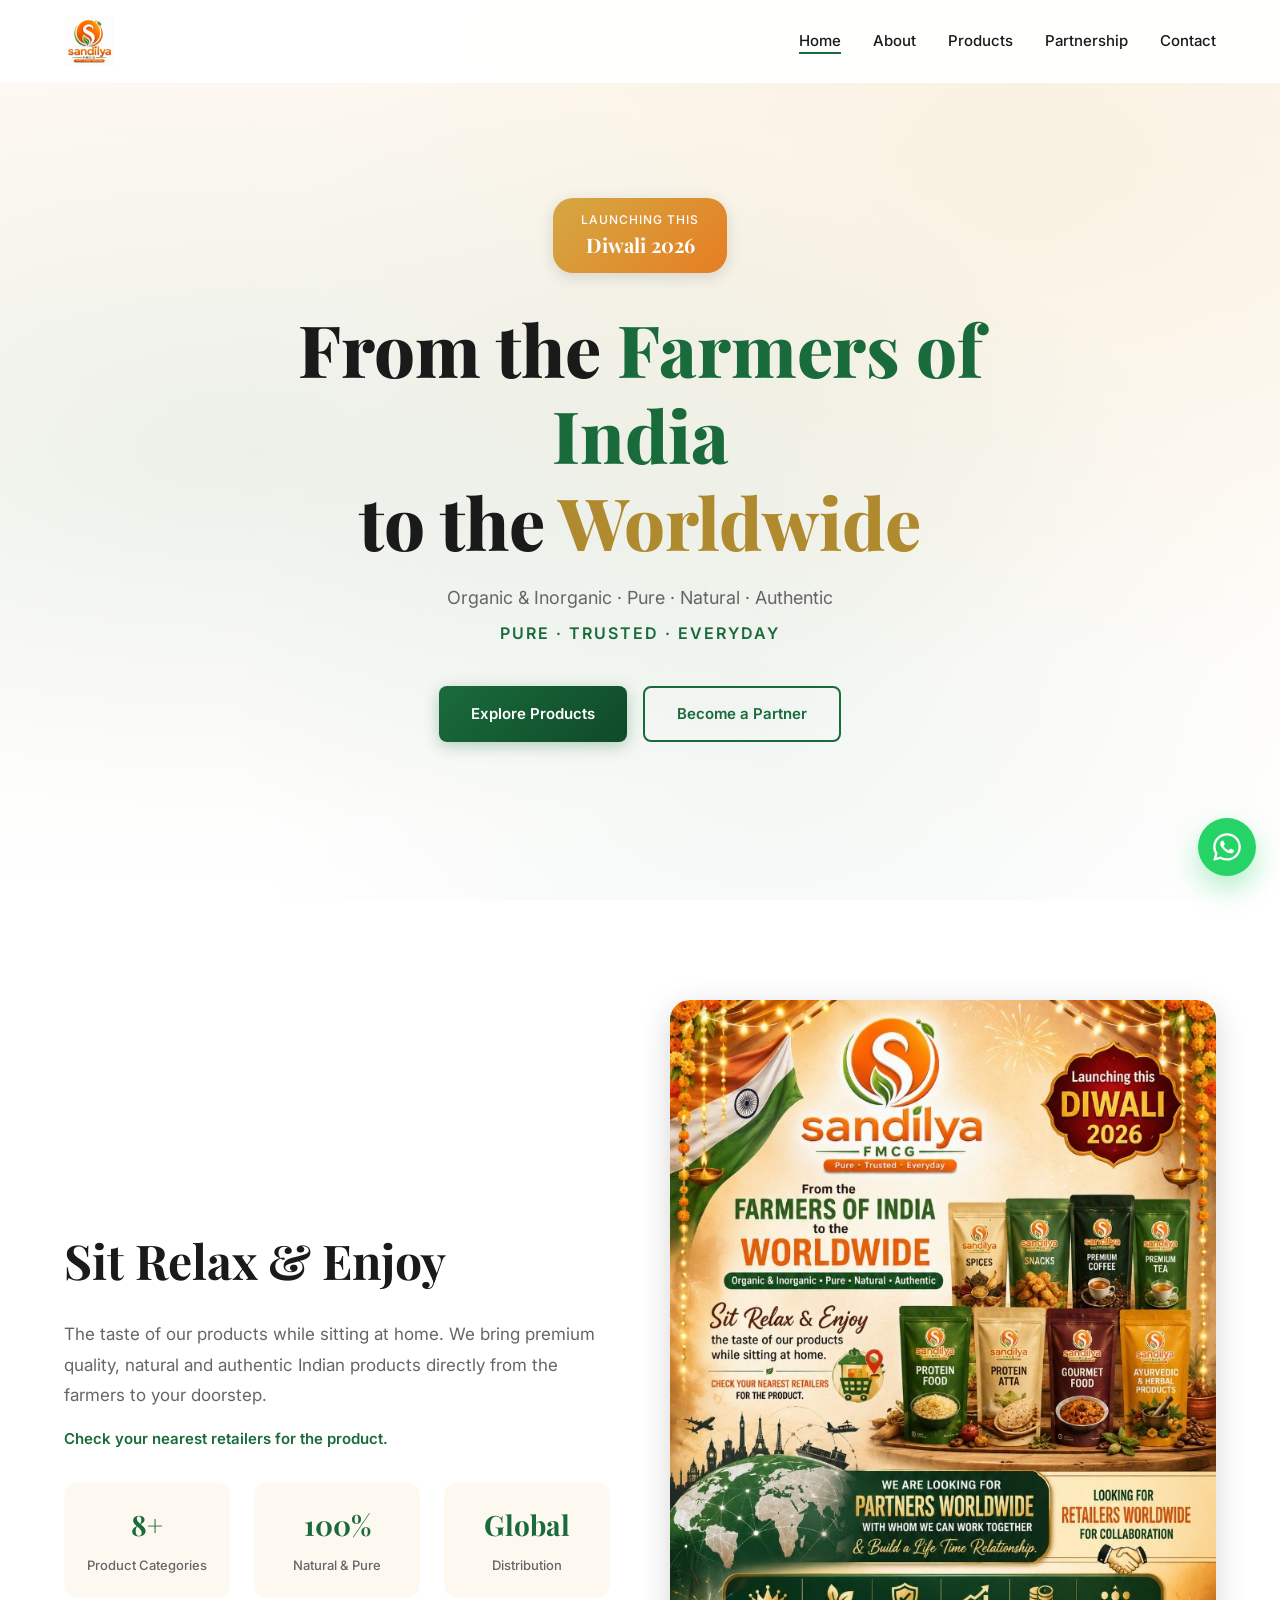
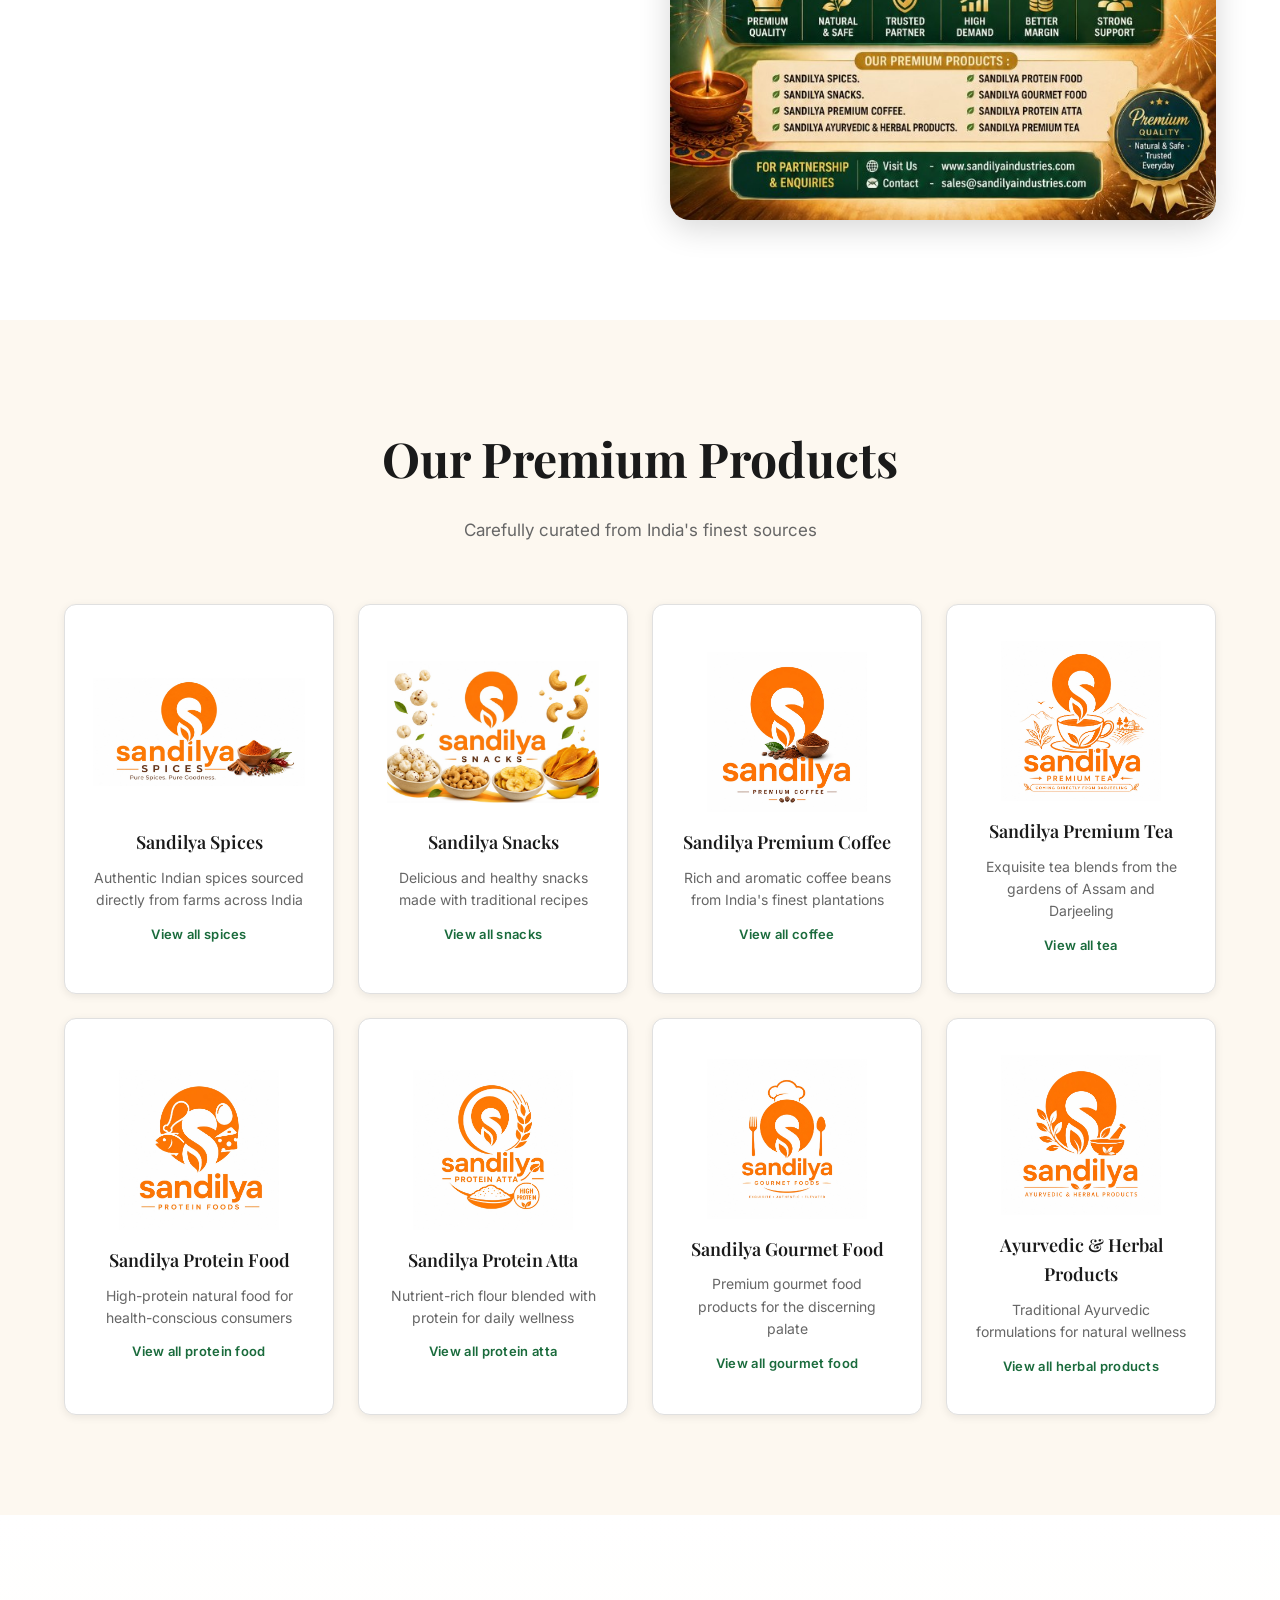
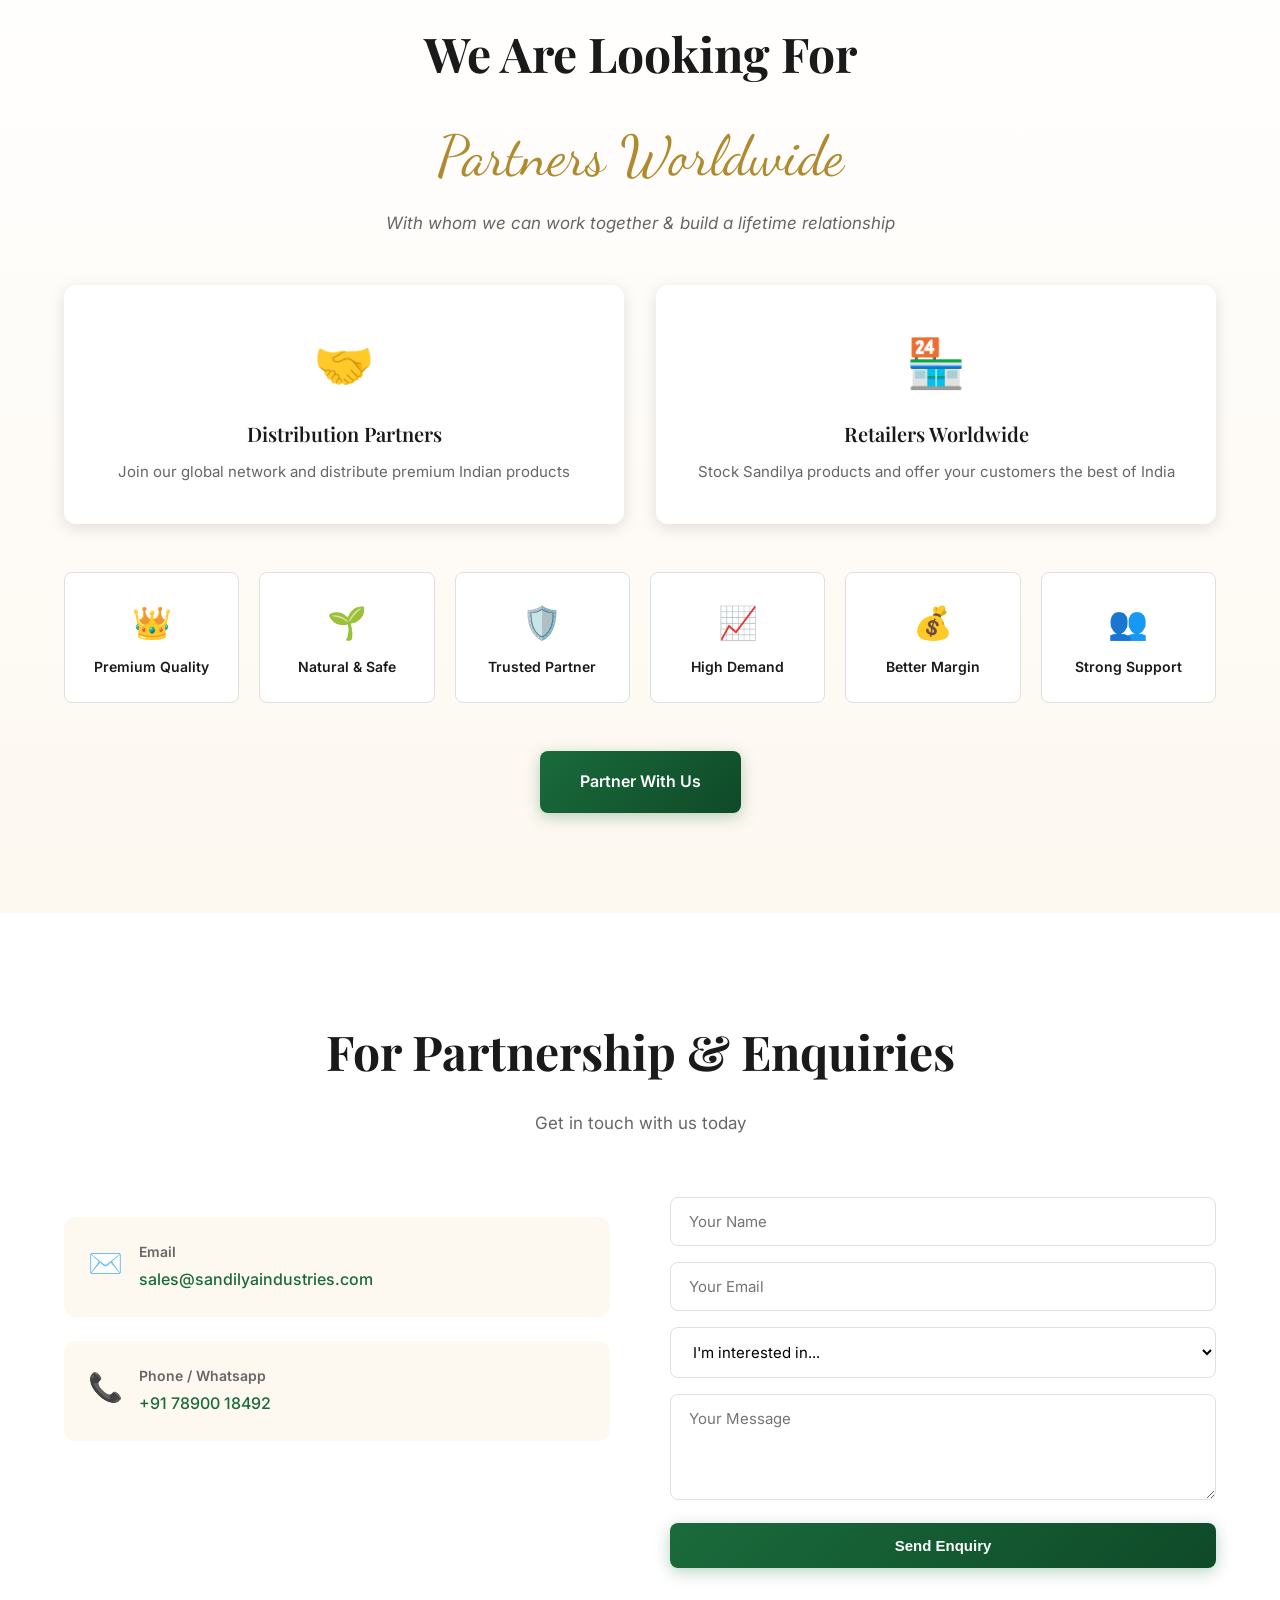
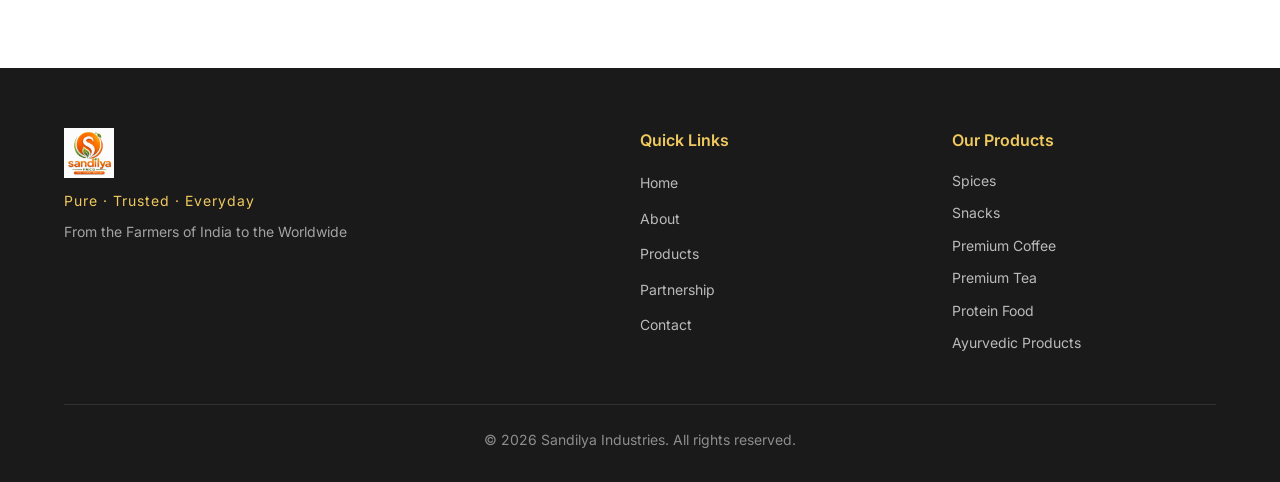
==== commit 64918b2d: "Update Counter." ====
--- a/index.html
+++ b/index.html
@@ -78,7 +78,7 @@
                     <p class="about-highlight">Check your nearest retailers for the product.</p>
                     <div class="about-stats">
                         <div class="stat">
-                            <span class="stat-number">9+</span>
+                            <span class="stat-number">8+</span>
                             <span class="stat-label">Product Categories</span>
                         </div>
                         <div class="stat">
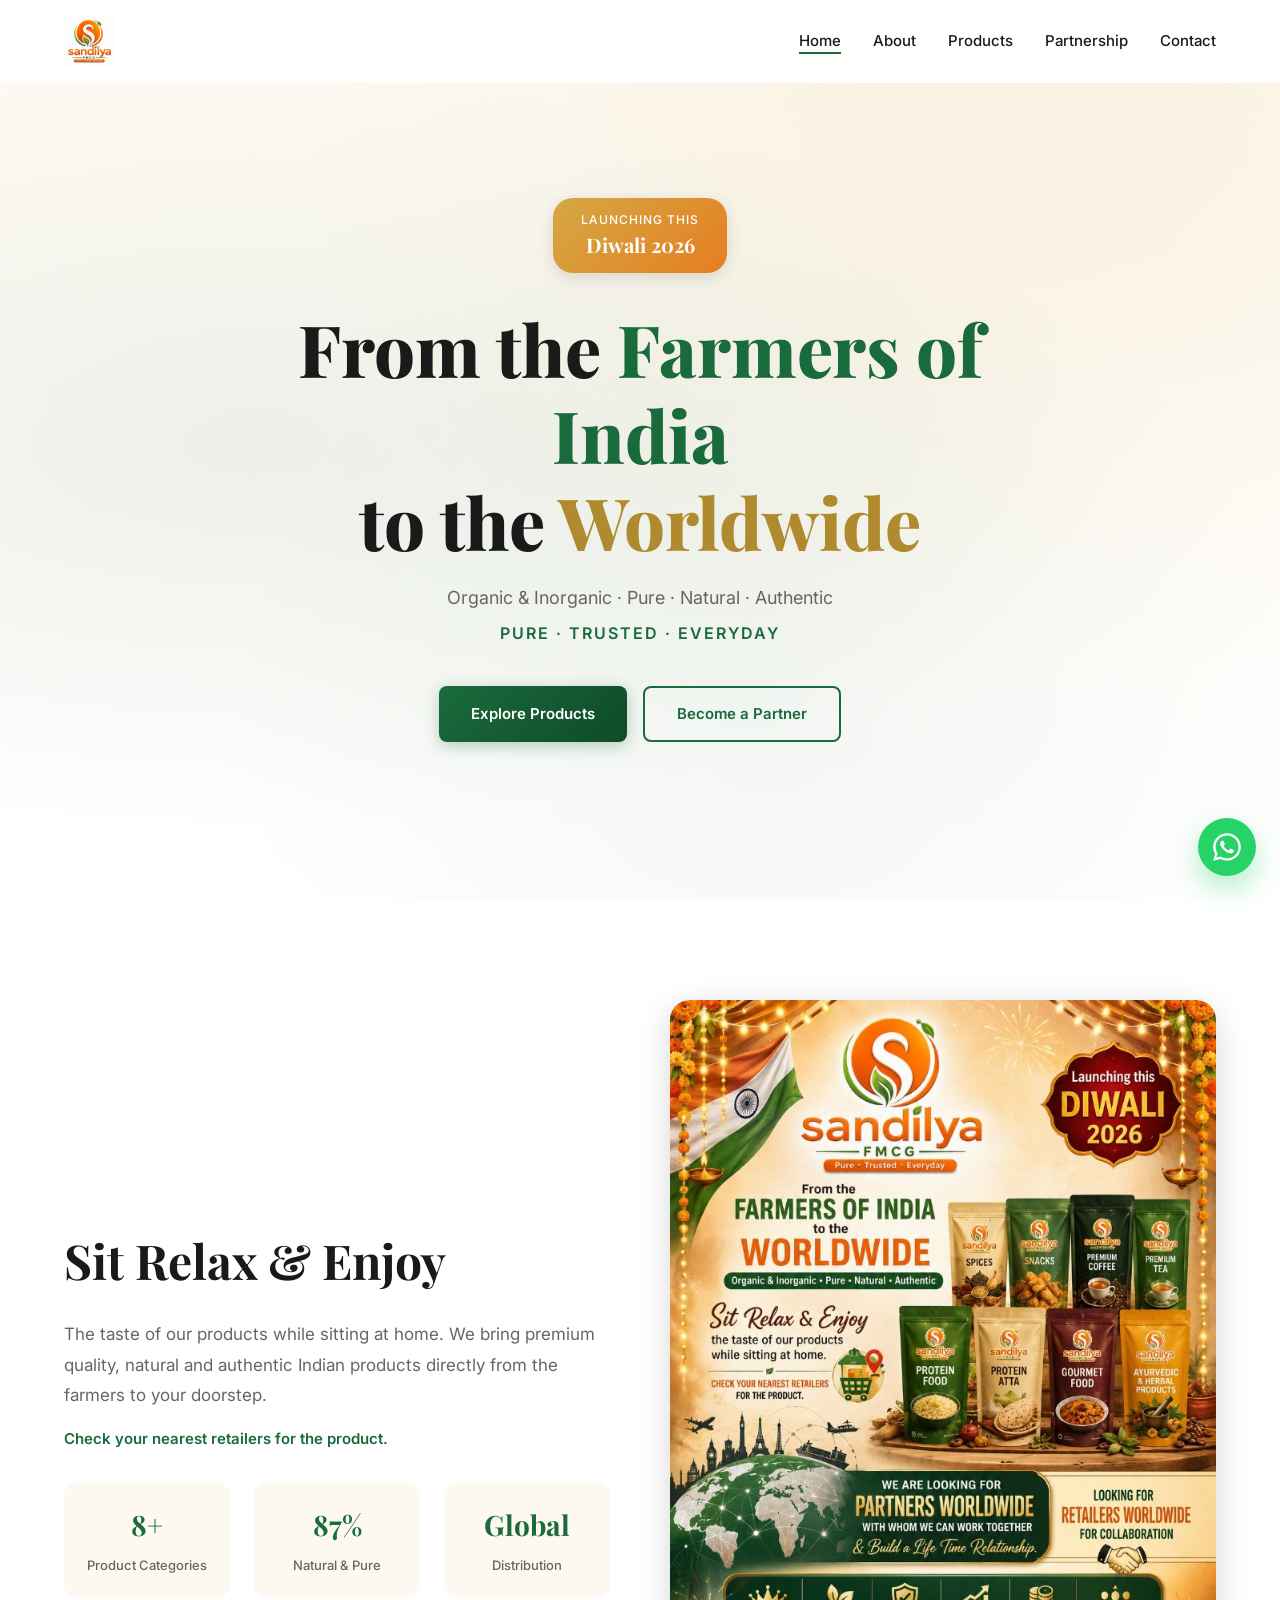
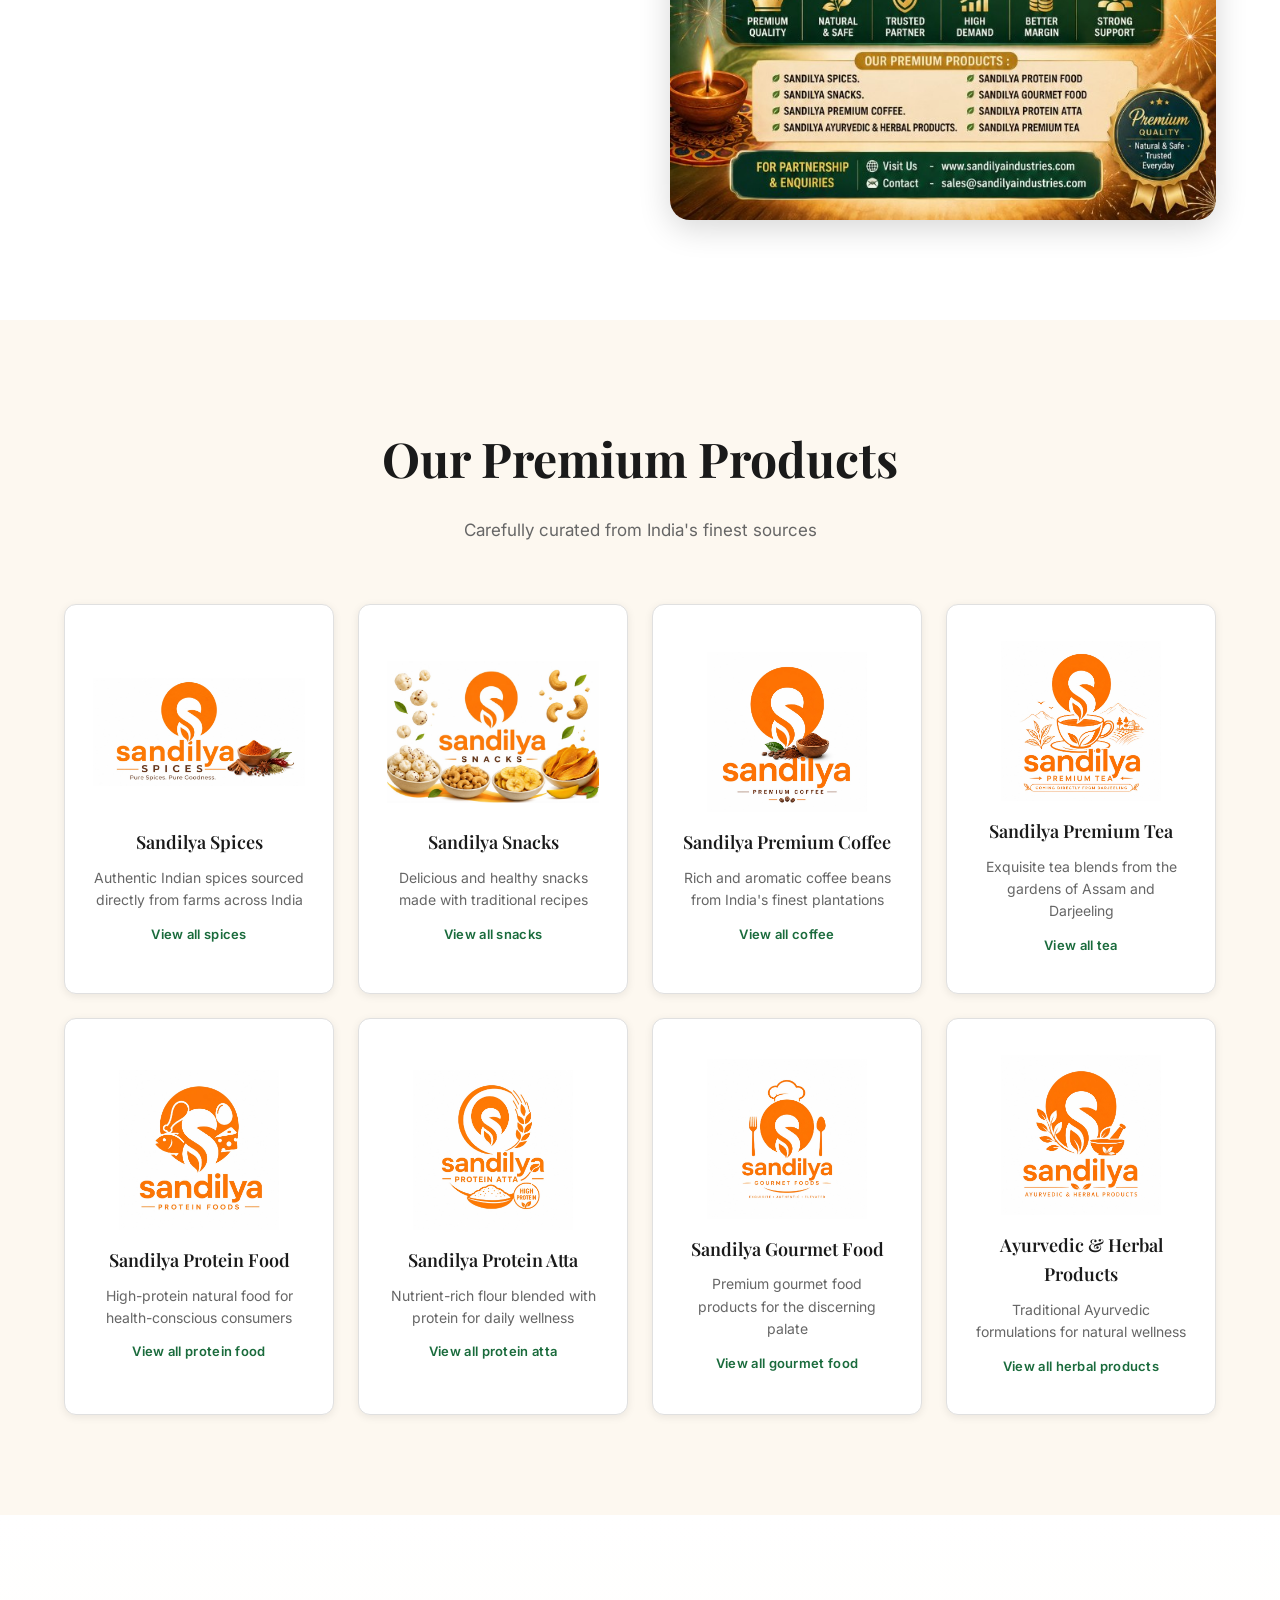
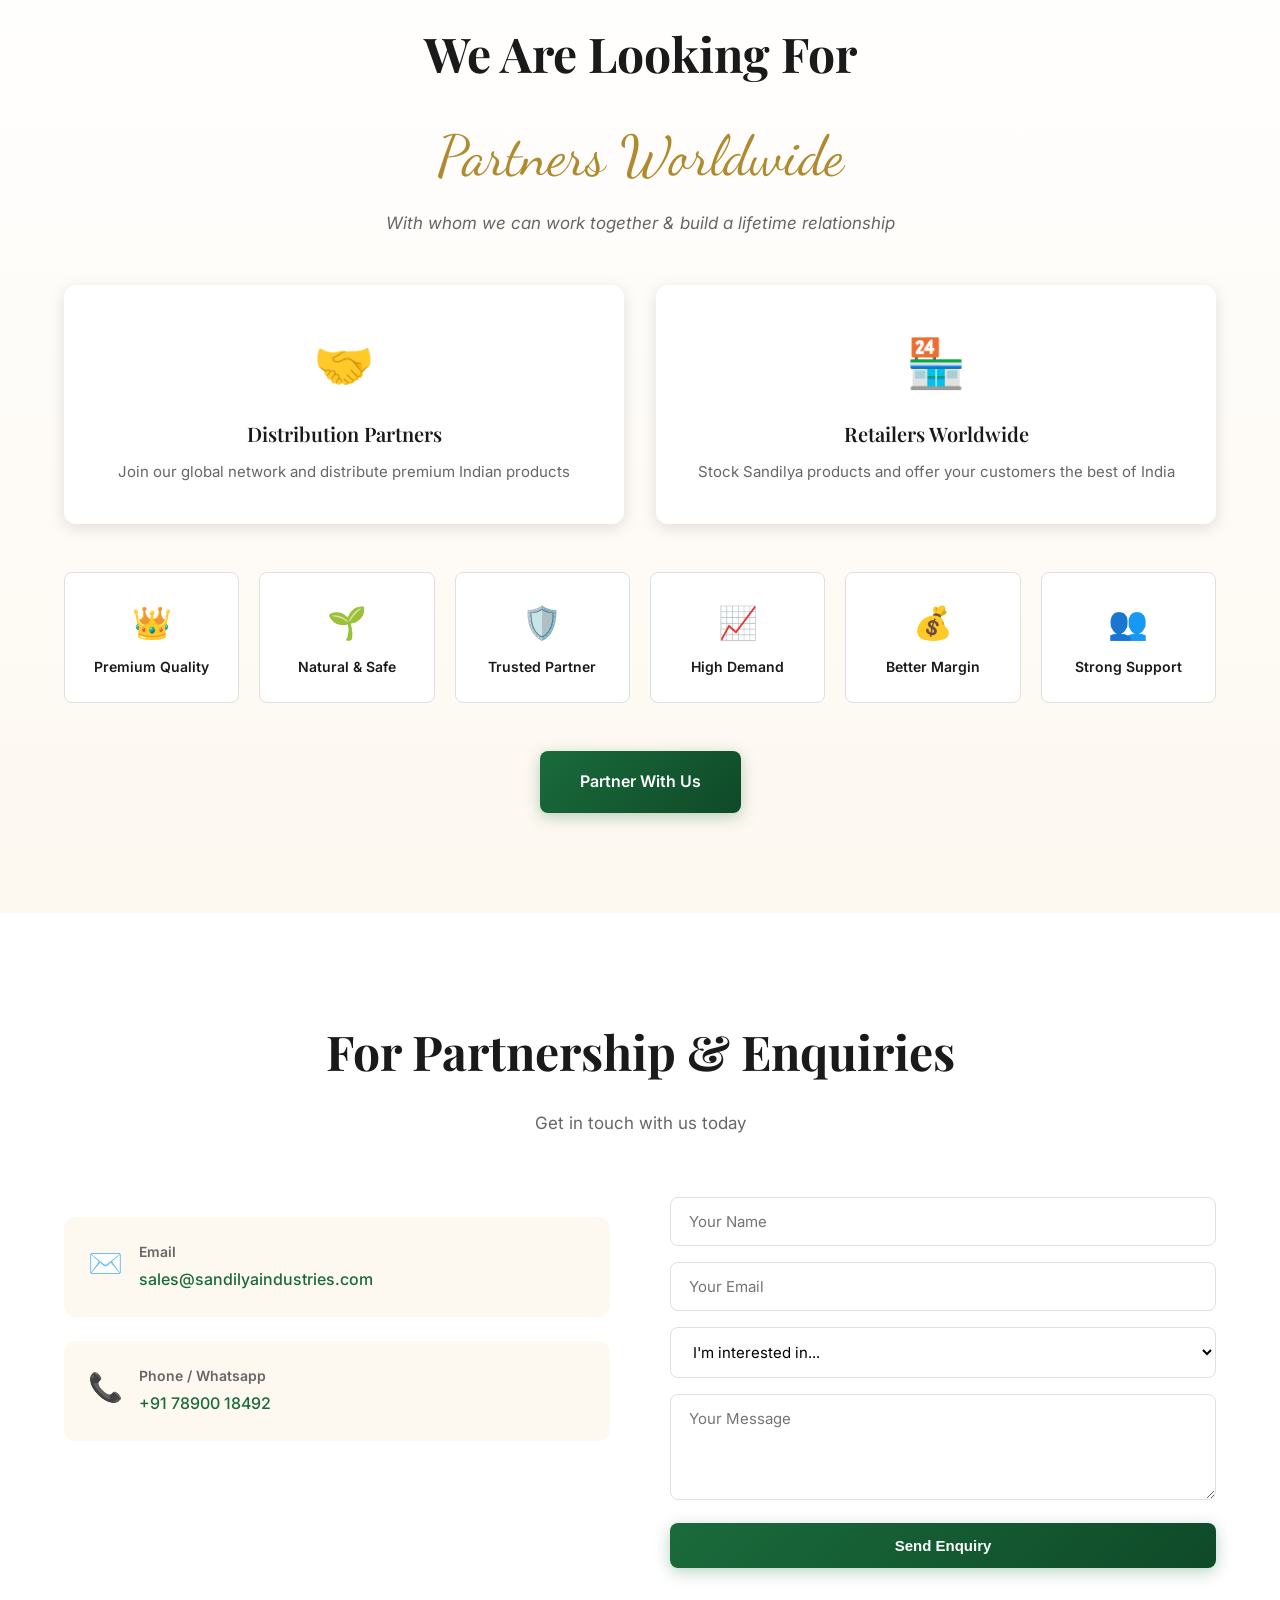
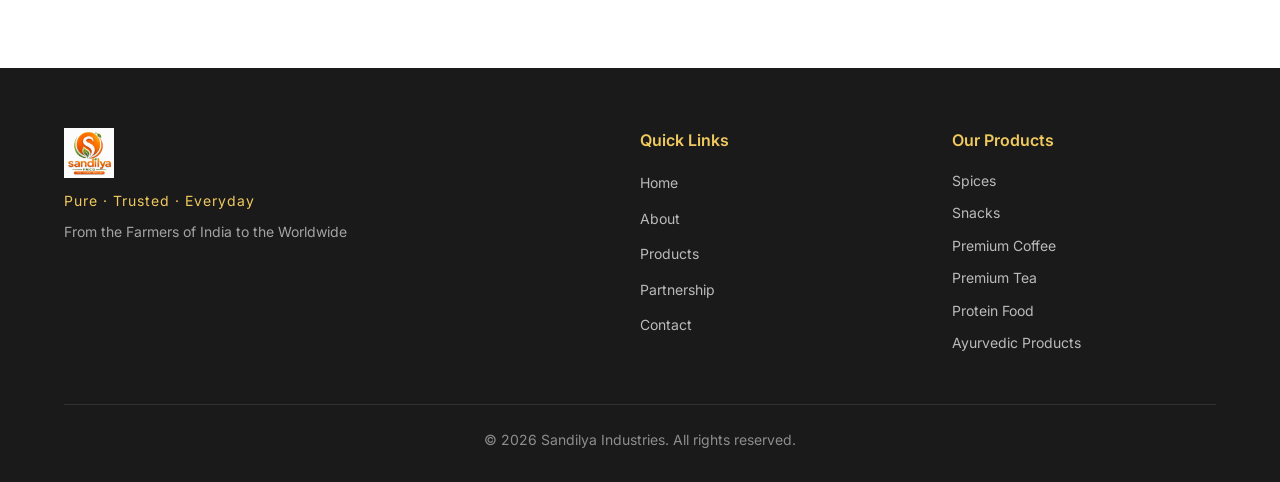
==== commit 32a7d810: "Fix formspree submittion." ====
--- a/index.html
+++ b/index.html
@@ -324,7 +324,7 @@
                             <input type="text" name="name" placeholder="Your Name" required>
                         </div>
                         <div class="form-group">
-                            <input type="email" name="_replyto" placeholder="Your Email" required>
+                            <input type="email" name="email" placeholder="Your Email" required>
                         </div>
                         <div class="form-group">
                             <select name="interest" required>
